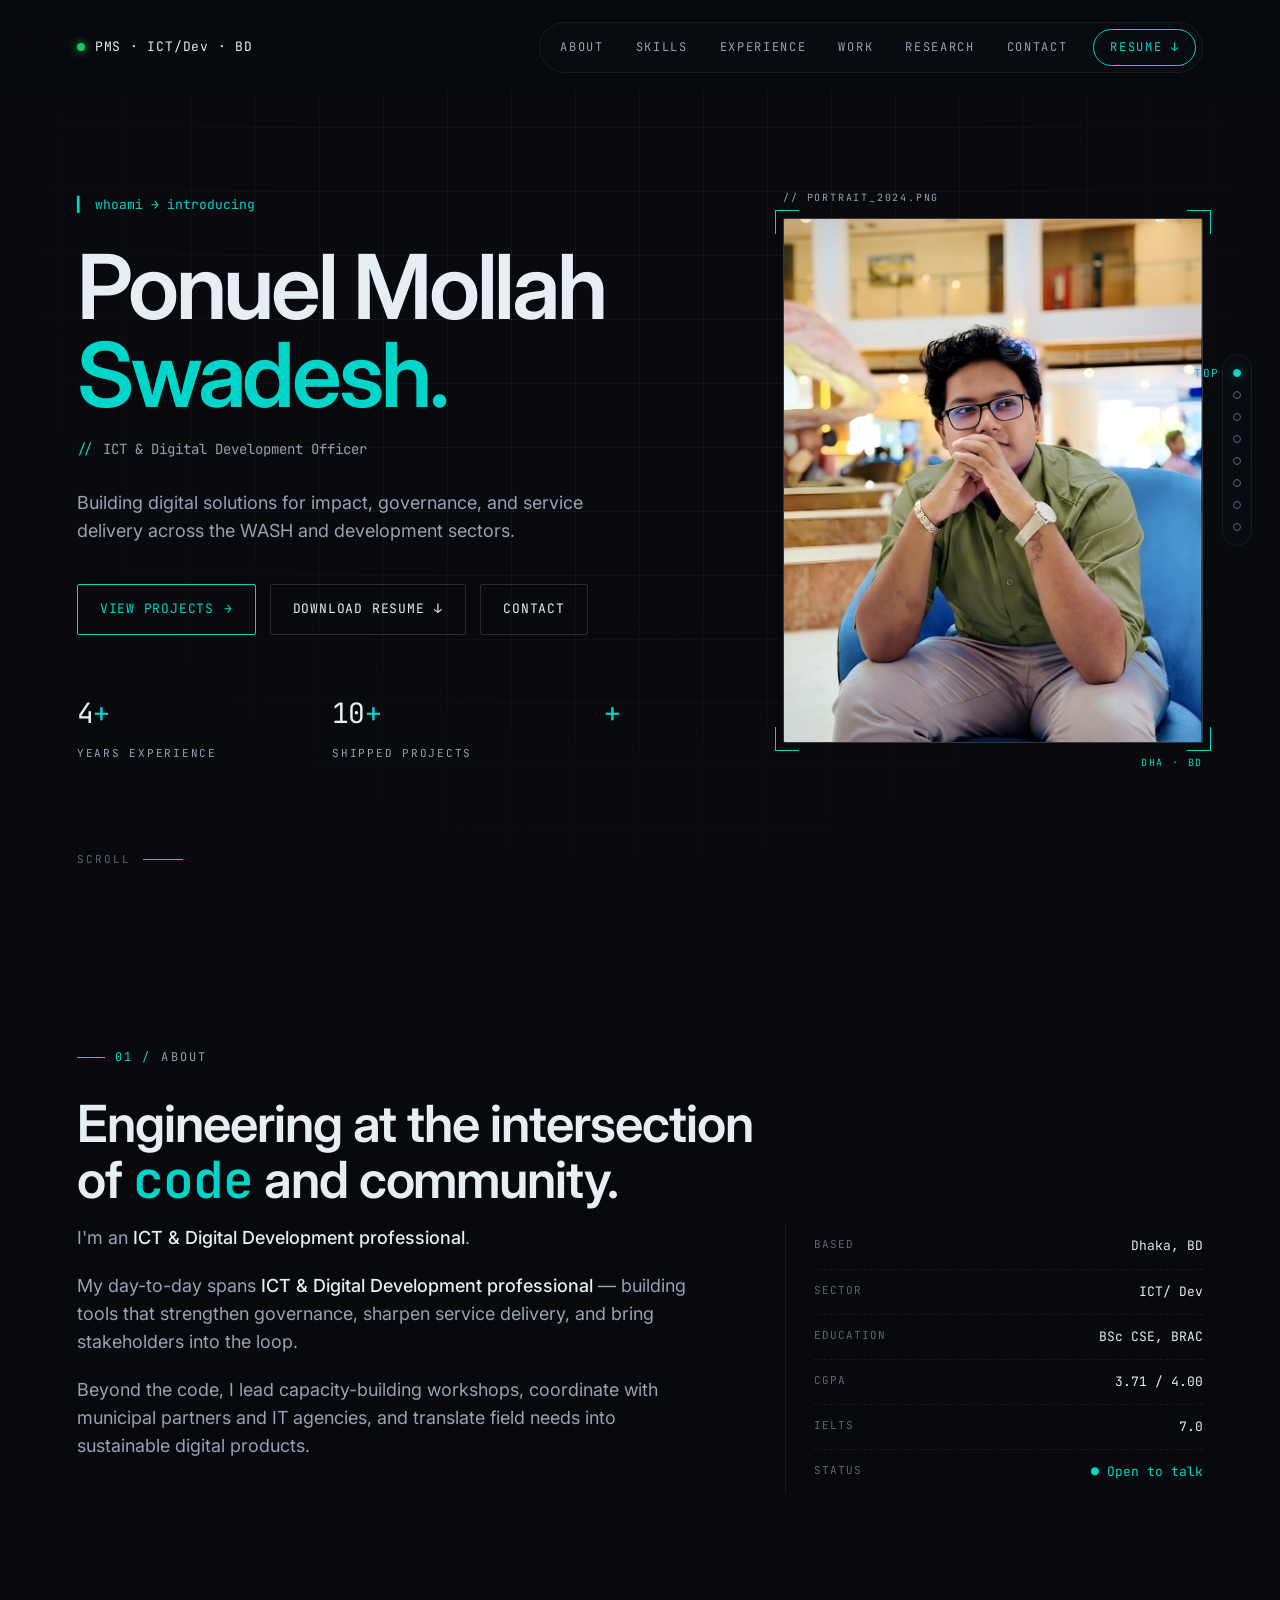
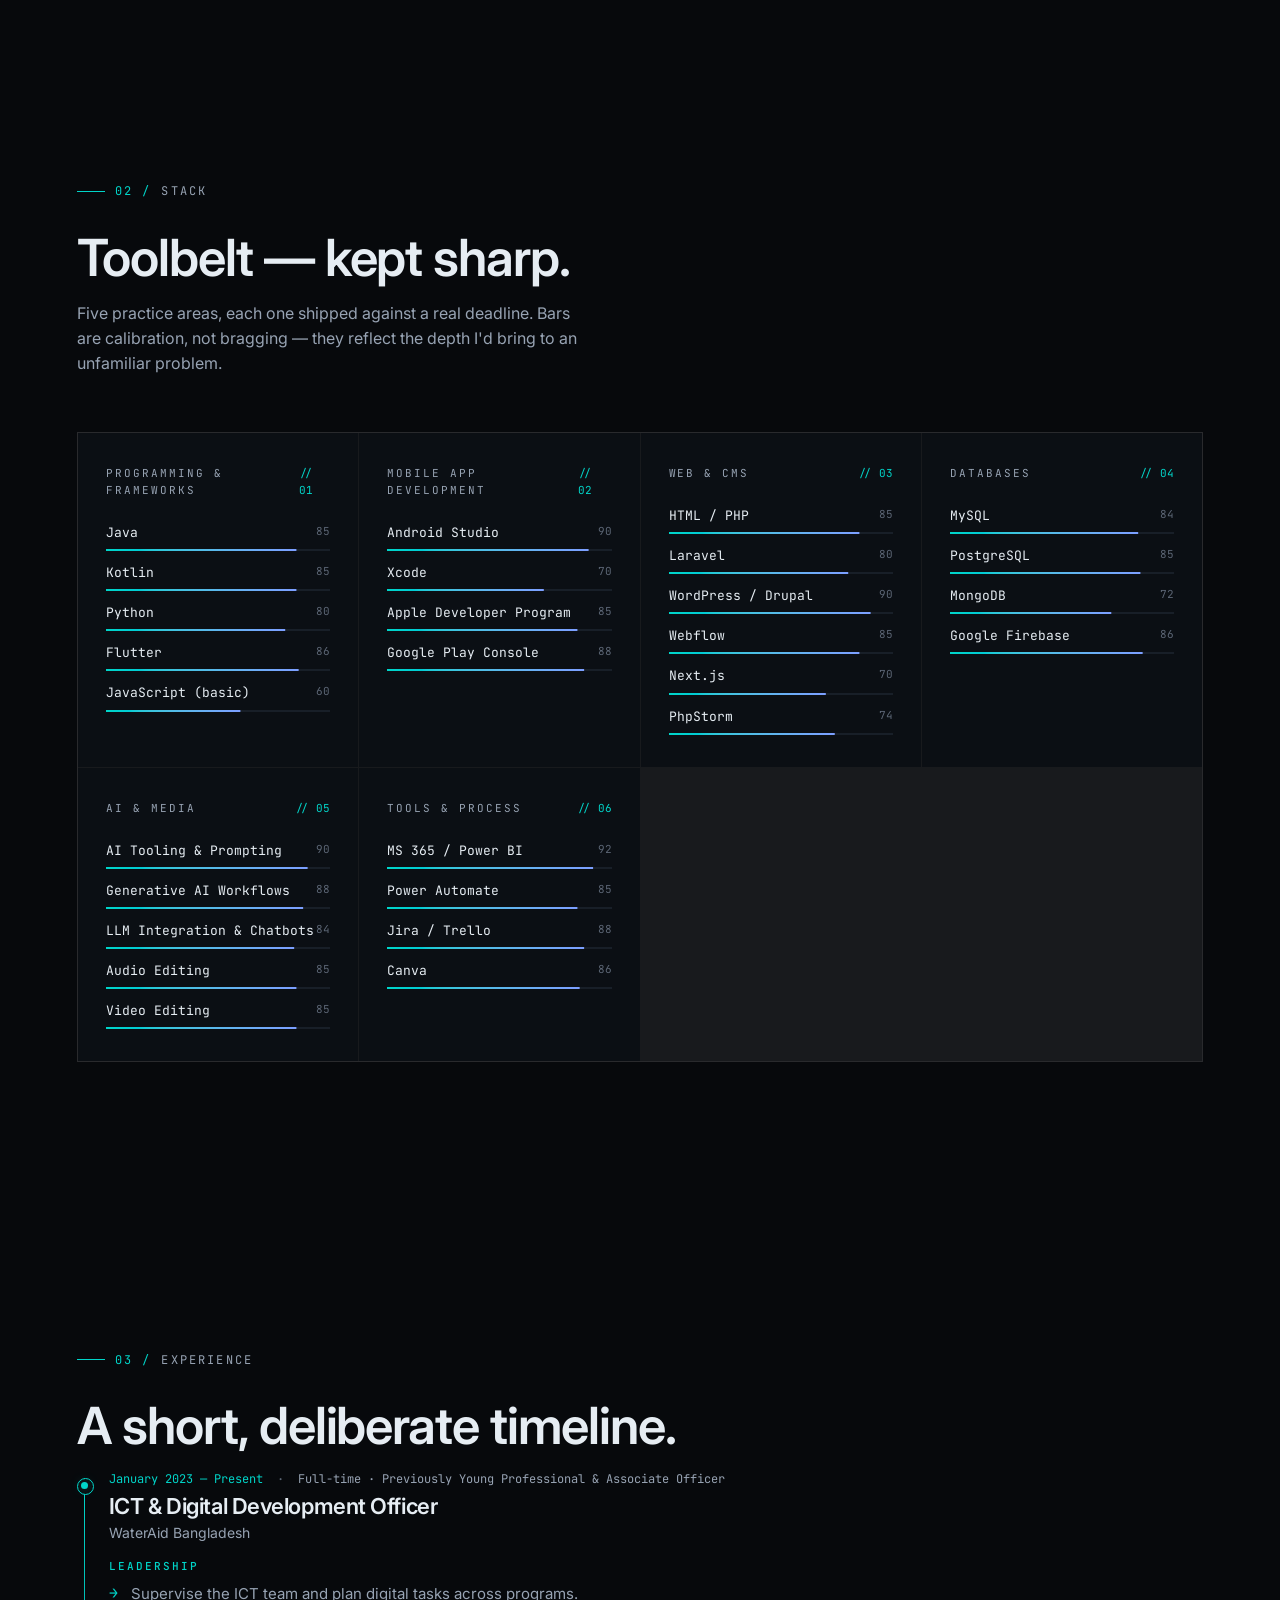
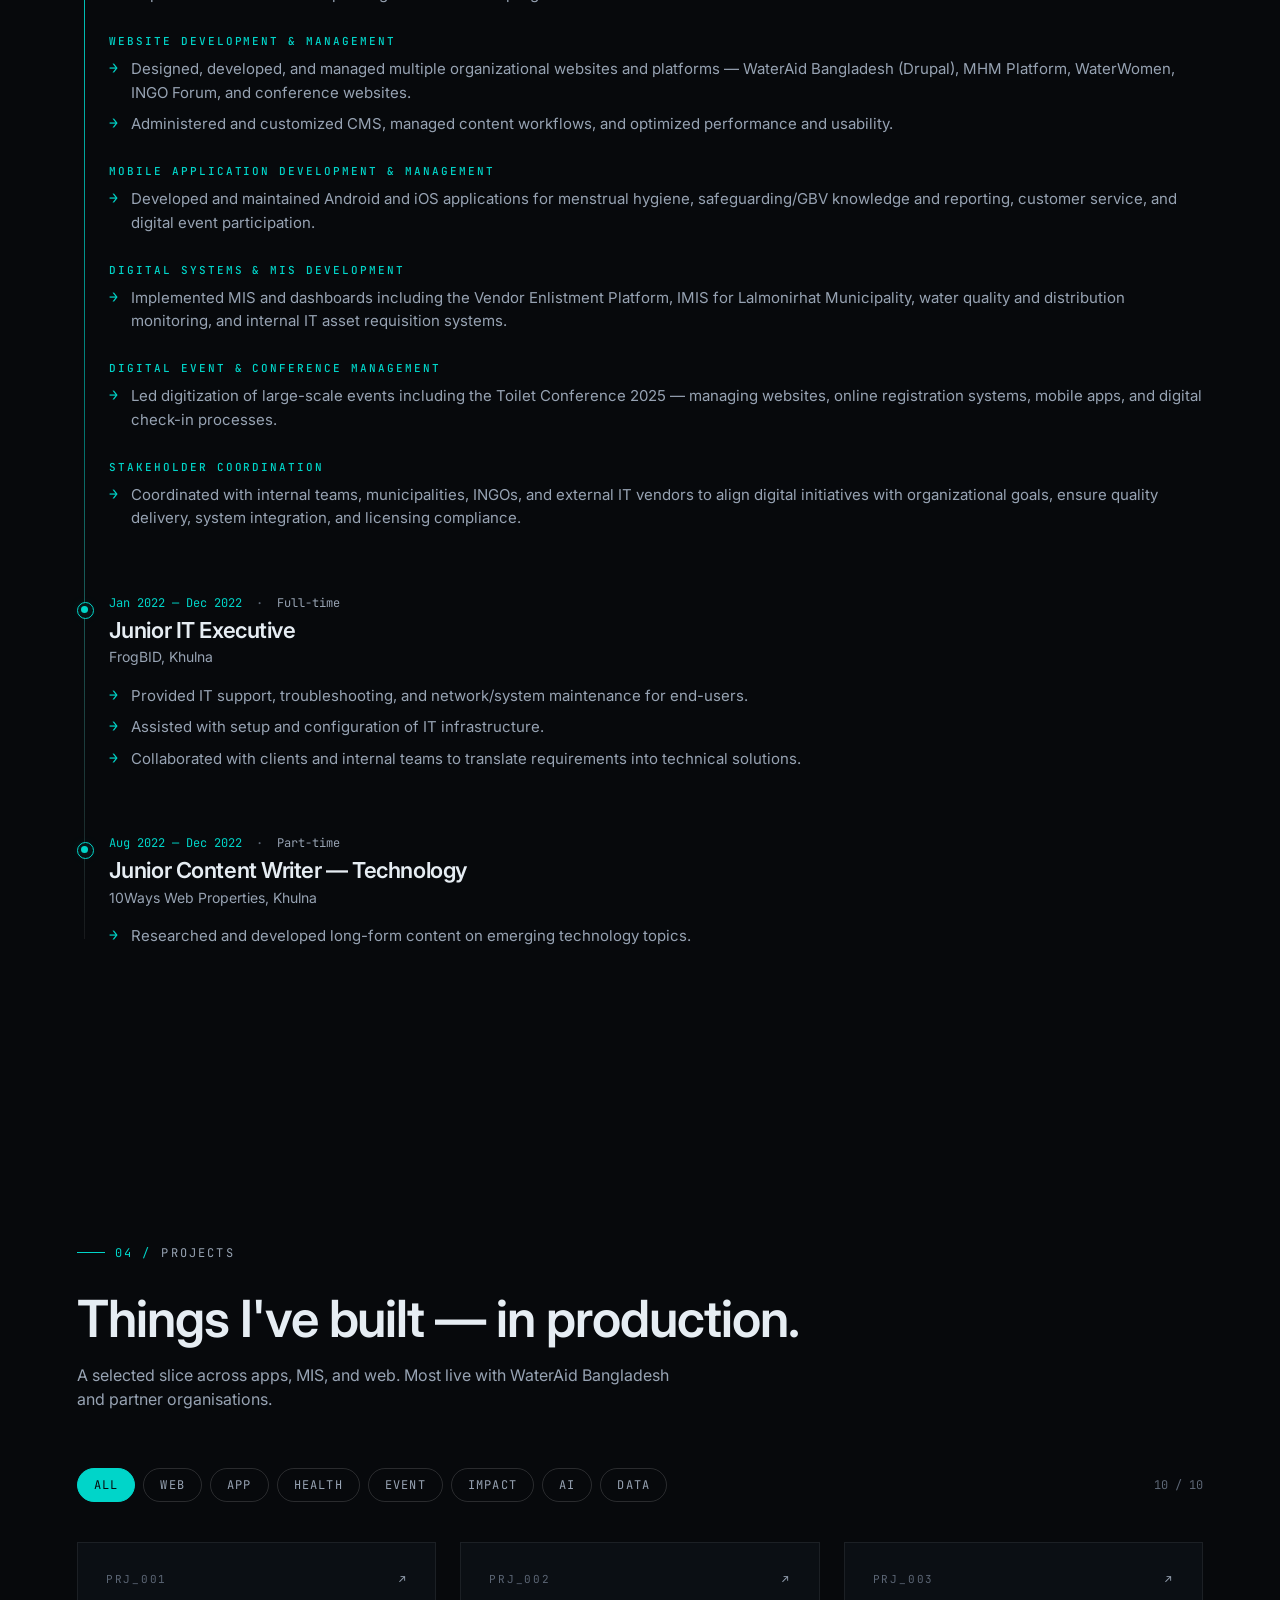
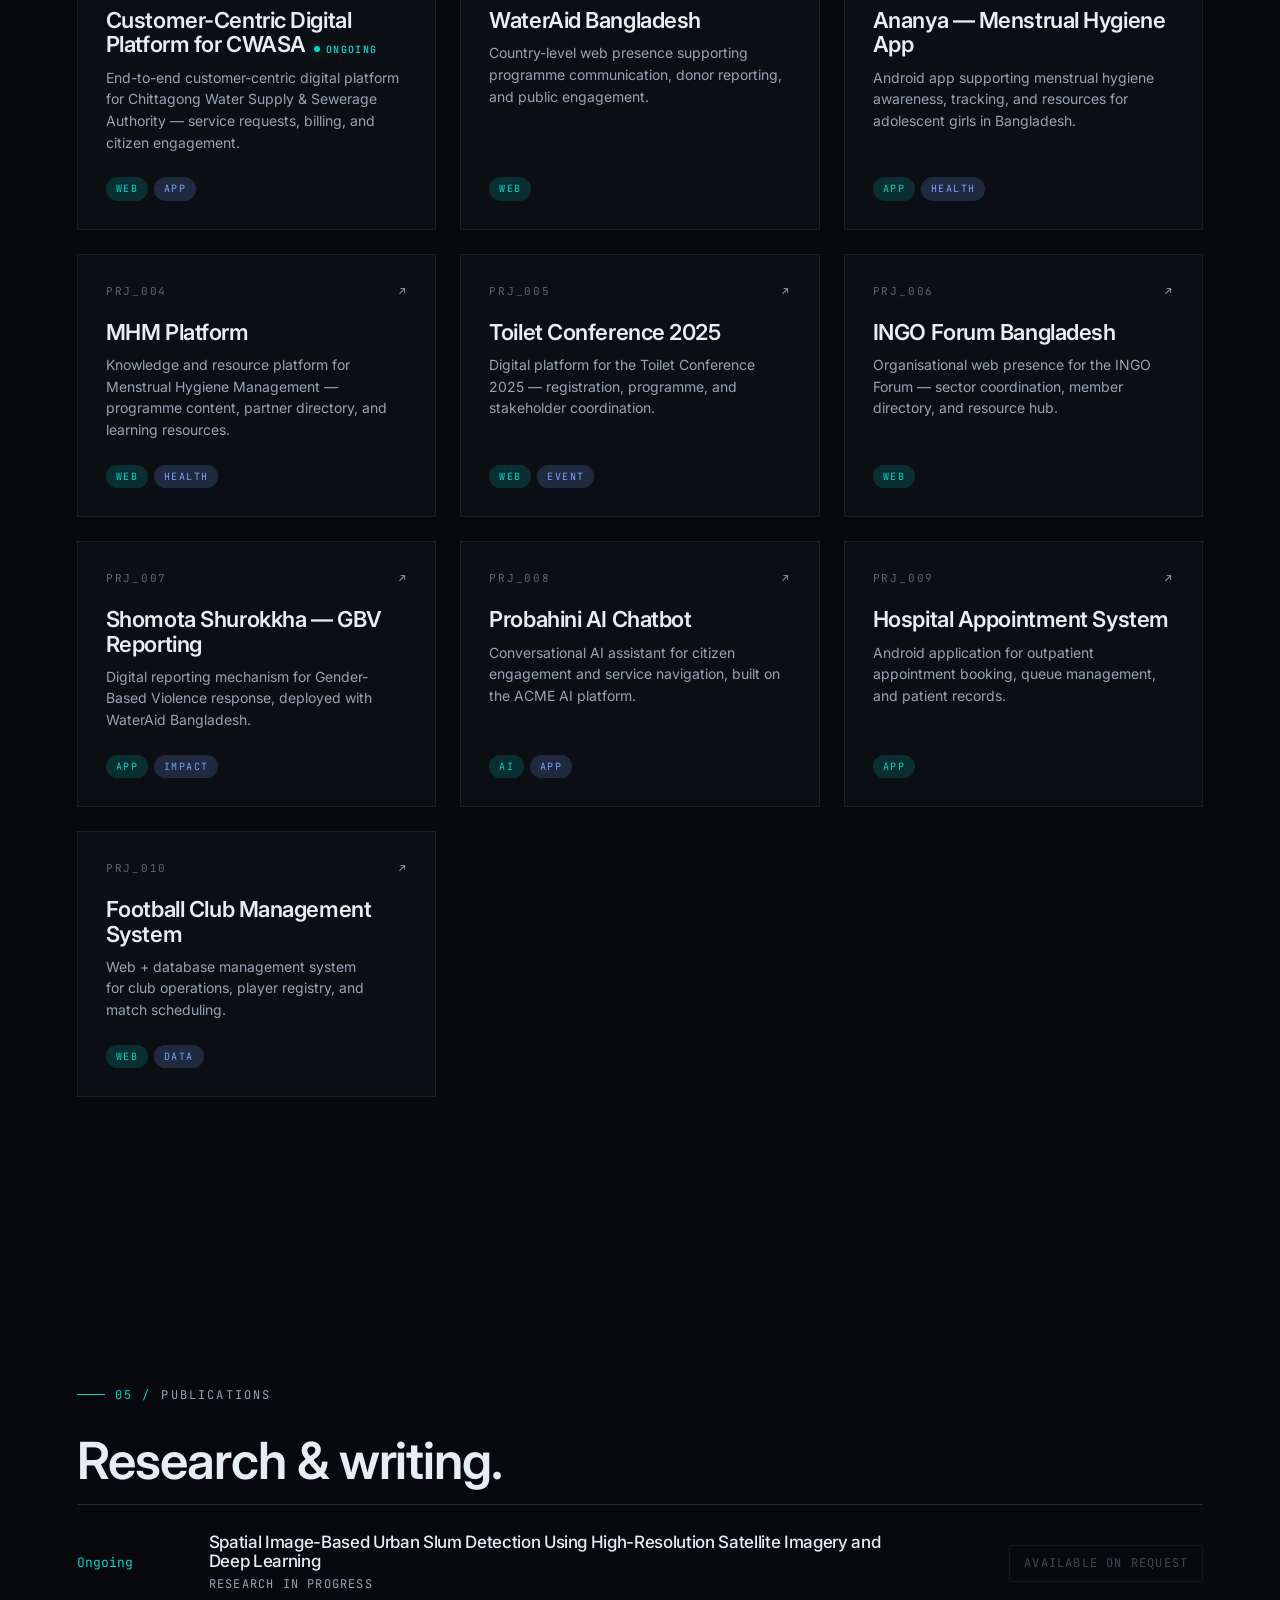
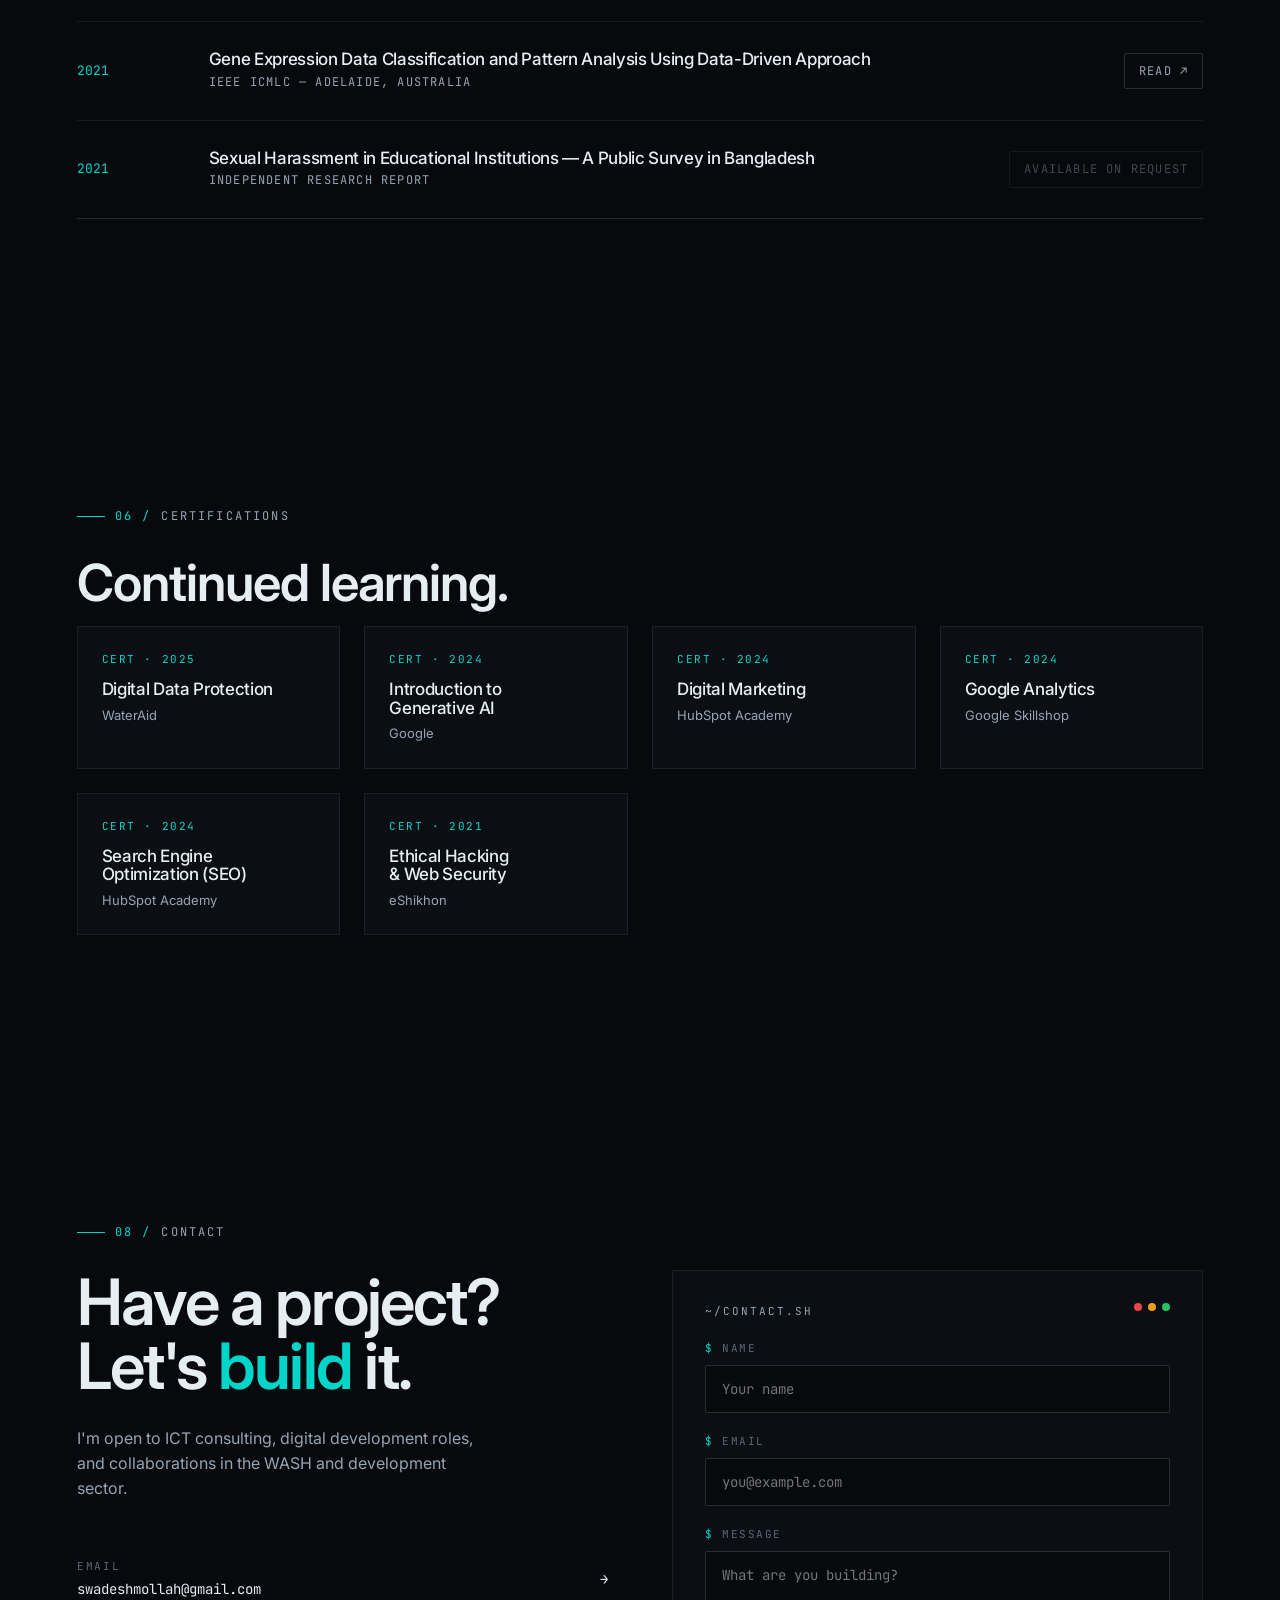
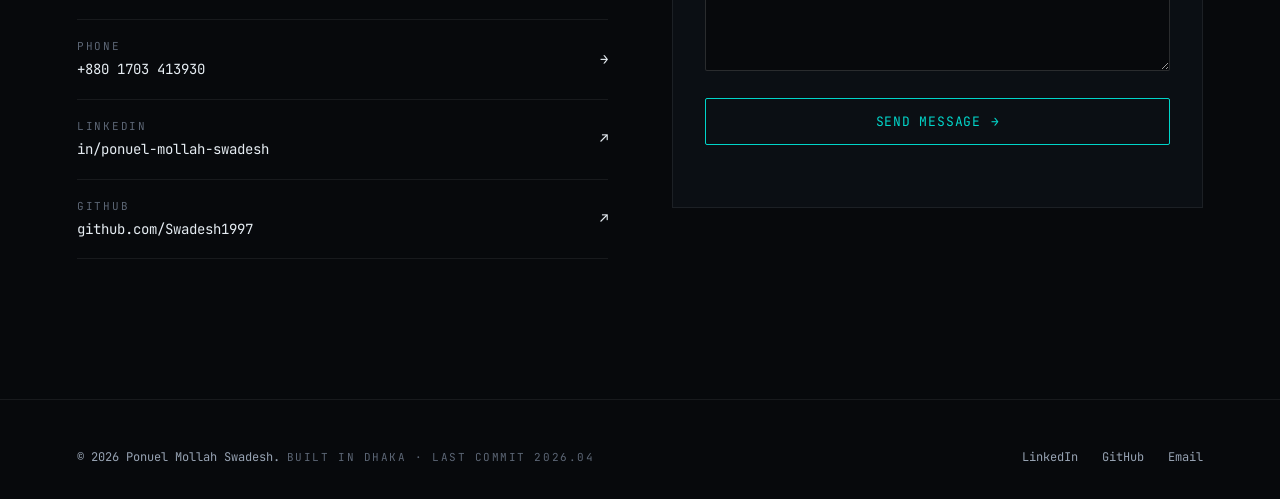
==== index.html @ 0f2126d6 "Restructure for static hosting: flatten project/ to repo root - Move project/ contents to repo root," ====
<!DOCTYPE html>
<html lang="en">
<head>
  <meta charset="UTF-8" />
  <meta name="viewport" content="width=device-width, initial-scale=1.0" />
  <title>Ponuel Mollah Swadesh — ICT & Digital Development</title>
  <meta name="description" content="Portfolio of Ponuel Mollah Swadesh — ICT & Digital Development Officer building digital solutions for impact, governance, and service delivery." />

  <link rel="preconnect" href="https://fonts.googleapis.com" />
  <link rel="preconnect" href="https://fonts.gstatic.com" crossorigin />
  <link href="https://fonts.googleapis.com/css2?family=Inter:wght@300;400;500;600;700&family=JetBrains+Mono:wght@300;400;500;600&display=swap" rel="stylesheet" />

  <link rel="stylesheet" href="styles.css" />
</head>
<body>

  <!-- ===== Top bar ===== -->
  <header class="topbar">
    <div class="brand">
      <span class="dot"></span>
      <span>PMS · ICT/Dev · BD</span>
    </div>
    <nav class="topbar-nav" aria-label="Primary">
      <a href="#about">About</a>
      <a href="#skills">Skills</a>
      <a href="#experience">Experience</a>
      <a href="#projects">Work</a>
      <a href="#publications">Research</a>
      <a href="#contact">Contact</a>
      <a href="assets/Resume.pdf" class="cta" download target="_blank" rel="noopener noreferrer">
        <span>Resume</span>
        <span aria-hidden="true">↓</span>
      </a>
    </nav>
  </header>

  <!-- ===== Floating dot nav ===== -->
  <nav class="dot-nav" aria-label="Section navigation">
    <button data-target="hero" aria-label="Top"><span class="label">Top</span></button>
    <button data-target="about" aria-label="About"><span class="label">About</span></button>
    <button data-target="skills" aria-label="Skills"><span class="label">Skills</span></button>
    <button data-target="experience" aria-label="Experience"><span class="label">Experience</span></button>
    <button data-target="projects" aria-label="Projects"><span class="label">Projects</span></button>
    <button data-target="publications" aria-label="Publications"><span class="label">Publications</span></button>
    <button data-target="certifications" aria-label="Certs"><span class="label">Certs</span></button>
    <button data-target="contact" aria-label="Contact"><span class="label">Contact</span></button>
  </nav>

  <main>

    <!-- ===== HERO ===== -->
    <section id="hero" class="hero" data-screen-label="01 Hero">
      <div class="wrap hero-grid">
        <div class="hero-text">
          <div class="reveal greeting">
            <span class="caret mono">▍</span>
            <span class="mono">whoami → introducing</span>
          </div>
          <h1 class="reveal delay-1">
            Ponuel Mollah<br />
            <span class="accent">Swadesh.</span>
          </h1>
          <div class="reveal delay-2 role">
            ICT &amp; Digital Development Officer
          </div>
          <p class="reveal delay-3 tagline">
            Building digital solutions for impact, governance, and service delivery across the WASH and development sectors.
          </p>
          <div class="reveal delay-4 ctas">
            <a href="#projects" class="btn primary">
              View projects <span class="arrow mono">→</span>
            </a>
            <a href="assets/Resume.pdf" class="btn" download target="_blank" rel="noopener noreferrer">
              Download resume <span class="arrow mono">↓</span>
            </a>
            <a href="#contact" class="btn">Contact</a>
          </div>
          <div class="reveal delay-4 hero-stats">
            <div class="stat"><span class="num">4<span class="plus">+</span></span><span class="lbl">Years experience</span></div>
            <div class="stat"><span class="num">10<span class="plus">+</span></span><span class="lbl">Shipped projects</span></div>
            <div class="stat"><span class="num">&nbsp;<span class="plus">+</span></span><span class="lbl"></span></div>
          </div>
        </div>
        <div class="reveal delay-2 hero-portrait">
          <span class="tag top mono">// portrait_2024.png</span>
          <div class="frame">
            <img src="assets/profile.png" alt="Ponuel Mollah Swadesh" />
            <div class="scan"></div>
          </div>
          <div class="corner tl"></div>
          <div class="corner tr"></div>
          <div class="corner bl"></div>
          <div class="corner br"></div>
          <span class="tag bot mono">DHA · BD</span>
        </div>
      </div>
      <div class="scroll-cue">
        <span>scroll</span>
        <span class="line"></span>
      </div>
    </section>

    <!-- ===== ABOUT ===== -->
    <section id="about" data-screen-label="02 About">
      <div class="wrap">
        <div class="reveal">
          <div class="section-label"><span class="num">01 /</span><span>About</span></div>
        </div>
        <h2 class="reveal delay-1 section-title">
          Engineering at the intersection of <em style="font-family: 'JetBrains Mono', monospace; font-style: normal; color: var(--accent);">code</em> and <em style="font-style: normal;">community.</em>
        </h2>
        <div class="about-grid">
          <div class="reveal delay-2 about-text">
            <p>I'm an <strong>ICT &amp; Digital Development professional</strong>.</p>
            <p>My day-to-day spans <strong>ICT &amp; Digital Development professional</strong> — building tools that strengthen governance, sharpen service delivery, and bring stakeholders into the loop.</p>
            <p>Beyond the code, I lead capacity-building workshops, coordinate with municipal partners and IT agencies, and translate field needs into sustainable digital products.</p>
          </div>
          <div class="reveal delay-3 about-side">
            <div class="row"><span class="k">Based</span><span class="v">Dhaka, BD</span></div>
            <div class="row"><span class="k">Sector</span><span class="v">ICT/ Dev</span></div>
            <div class="row"><span class="k">Education</span><span class="v">BSc CSE, BRAC</span></div>
            <div class="row"><span class="k">CGPA</span><span class="v">3.71 / 4.00</span></div>
            <div class="row"><span class="k">IELTS</span><span class="v">7.0</span></div>
            <div class="row"><span class="k">Status</span><span class="v" style="color: var(--accent);">● Open to talk</span></div>
          </div>
        </div>
      </div>
    </section>

    <!-- ===== SKILLS ===== -->
    <section id="skills" data-screen-label="03 Skills">
      <div class="wrap">
        <div class="reveal">
          <div class="section-label"><span class="num">02 /</span><span>Stack</span></div>
        </div>
        <h2 class="reveal delay-1 section-title">Toolbelt — kept sharp.</h2>
        <p class="reveal delay-2 section-sub">
          Five practice areas, each one shipped against a real deadline. Bars are calibration, not bragging — they reflect the depth I'd bring to an unfamiliar problem.
        </p>
        <div class="reveal delay-2 skills-grid">

          <div class="skill-card">
            <div class="head">
              <span class="label">Programming &amp; Frameworks</span>
              <span class="num">// 01</span>
            </div>
            <div class="skill-bar">
              <div class="item"><div class="top"><span class="name">Java</span><span class="pct">85</span></div><div class="track"><div class="fill" style="--w: 0.85;"></div></div></div>
              <div class="item"><div class="top"><span class="name">Kotlin</span><span class="pct">85</span></div><div class="track"><div class="fill" style="--w: 0.85;"></div></div></div>
              <div class="item"><div class="top"><span class="name">Python</span><span class="pct">80</span></div><div class="track"><div class="fill" style="--w: 0.8;"></div></div></div>
              <div class="item"><div class="top"><span class="name">Flutter</span><span class="pct">86</span></div><div class="track"><div class="fill" style="--w: 0.86;"></div></div></div>
              <div class="item"><div class="top"><span class="name">JavaScript (basic)</span><span class="pct">60</span></div><div class="track"><div class="fill" style="--w: 0.6;"></div></div></div>
            </div>
          </div>

          <div class="skill-card">
            <div class="head">
              <span class="label">Mobile App Development</span>
              <span class="num">// 02</span>
            </div>
            <div class="skill-bar">
              <div class="item"><div class="top"><span class="name">Android Studio</span><span class="pct">90</span></div><div class="track"><div class="fill" style="--w: 0.9;"></div></div></div>
              <div class="item"><div class="top"><span class="name">Xcode</span><span class="pct">70</span></div><div class="track"><div class="fill" style="--w: 0.7;"></div></div></div>
              <div class="item"><div class="top"><span class="name">Apple Developer Program</span><span class="pct">85</span></div><div class="track"><div class="fill" style="--w: 0.85;"></div></div></div>
              <div class="item"><div class="top"><span class="name">Google Play Console</span><span class="pct">88</span></div><div class="track"><div class="fill" style="--w: 0.88;"></div></div></div>
            </div>
          </div>

          <div class="skill-card">
            <div class="head">
              <span class="label">Web &amp; CMS</span>
              <span class="num">// 03</span>
            </div>
            <div class="skill-bar">
              <div class="item"><div class="top"><span class="name">HTML / PHP</span><span class="pct">85</span></div><div class="track"><div class="fill" style="--w: 0.85;"></div></div></div>
              <div class="item"><div class="top"><span class="name">Laravel</span><span class="pct">80</span></div><div class="track"><div class="fill" style="--w: 0.8;"></div></div></div>
              <div class="item"><div class="top"><span class="name">WordPress / Drupal</span><span class="pct">90</span></div><div class="track"><div class="fill" style="--w: 0.9;"></div></div></div>
              <div class="item"><div class="top"><span class="name">Webflow</span><span class="pct">85</span></div><div class="track"><div class="fill" style="--w: 0.85;"></div></div></div>
              <div class="item"><div class="top"><span class="name">Next.js</span><span class="pct">70</span></div><div class="track"><div class="fill" style="--w: 0.7;"></div></div></div>
              <div class="item"><div class="top"><span class="name">PhpStorm</span><span class="pct">74</span></div><div class="track"><div class="fill" style="--w: 0.74;"></div></div></div>
            </div>
          </div>

          <div class="skill-card">
            <div class="head">
              <span class="label">Databases</span>
              <span class="num">// 04</span>
            </div>
            <div class="skill-bar">
              <div class="item"><div class="top"><span class="name">MySQL</span><span class="pct">84</span></div><div class="track"><div class="fill" style="--w: 0.84;"></div></div></div>
              <div class="item"><div class="top"><span class="name">PostgreSQL</span><span class="pct">85</span></div><div class="track"><div class="fill" style="--w: 0.85;"></div></div></div>
              <div class="item"><div class="top"><span class="name">MongoDB</span><span class="pct">72</span></div><div class="track"><div class="fill" style="--w: 0.72;"></div></div></div>
              <div class="item"><div class="top"><span class="name">Google Firebase</span><span class="pct">86</span></div><div class="track"><div class="fill" style="--w: 0.86;"></div></div></div>
            </div>
          </div>

          <div class="skill-card">
            <div class="head">
              <span class="label">AI &amp; Media</span>
              <span class="num">// 05</span>
            </div>
            <div class="skill-bar">
              <div class="item"><div class="top"><span class="name">AI Tooling &amp; Prompting</span><span class="pct">90</span></div><div class="track"><div class="fill" style="--w: 0.9;"></div></div></div>
              <div class="item"><div class="top"><span class="name">Generative AI Workflows</span><span class="pct">88</span></div><div class="track"><div class="fill" style="--w: 0.88;"></div></div></div>
              <div class="item"><div class="top"><span class="name">LLM Integration &amp; Chatbots</span><span class="pct">84</span></div><div class="track"><div class="fill" style="--w: 0.84;"></div></div></div>
              <div class="item"><div class="top"><span class="name">Audio Editing</span><span class="pct">85</span></div><div class="track"><div class="fill" style="--w: 0.85;"></div></div></div>
              <div class="item"><div class="top"><span class="name">Video Editing</span><span class="pct">85</span></div><div class="track"><div class="fill" style="--w: 0.85;"></div></div></div>
            </div>
          </div>

          <div class="skill-card">
            <div class="head">
              <span class="label">Tools &amp; Process</span>
              <span class="num">// 06</span>
            </div>
            <div class="skill-bar">
              <div class="item"><div class="top"><span class="name">MS 365 / Power BI</span><span class="pct">92</span></div><div class="track"><div class="fill" style="--w: 0.92;"></div></div></div>
              <div class="item"><div class="top"><span class="name">Power Automate</span><span class="pct">85</span></div><div class="track"><div class="fill" style="--w: 0.85;"></div></div></div>
              <div class="item"><div class="top"><span class="name">Jira / Trello</span><span class="pct">88</span></div><div class="track"><div class="fill" style="--w: 0.88;"></div></div></div>
              <div class="item"><div class="top"><span class="name">Canva</span><span class="pct">86</span></div><div class="track"><div class="fill" style="--w: 0.86;"></div></div></div>
            </div>
          </div>

        </div>
      </div>
    </section>

    <!-- ===== EXPERIENCE ===== -->
    <section id="experience" data-screen-label="04 Experience">
      <div class="wrap">
        <div class="reveal">
          <div class="section-label"><span class="num">03 /</span><span>Experience</span></div>
        </div>
        <h2 class="reveal delay-1 section-title">A short, deliberate timeline.</h2>
        <div class="reveal delay-2 timeline">

          <div class="tl-item">
            <div class="meta-row">
              <span class="date">January 2023 — Present</span>
              <span class="sep">·</span>
              <span>Full-time · Previously Young Professional &amp; Associate Officer</span>
            </div>
            <h3>ICT &amp; Digital Development Officer</h3>
            <div class="org">WaterAid Bangladesh</div>
            <div class="tl-groups">
              <div class="tl-group">
                <h4 class="tl-group-head">Leadership</h4>
                <ul><li>Supervise the ICT team and plan digital tasks across programs.</li></ul>
              </div>
              <div class="tl-group">
                <h4 class="tl-group-head">Website development &amp; management</h4>
                <ul>
                  <li>Designed, developed, and managed multiple organizational websites and platforms — WaterAid Bangladesh (Drupal), MHM Platform, WaterWomen, INGO Forum, and conference websites.</li>
                  <li>Administered and customized CMS, managed content workflows, and optimized performance and usability.</li>
                </ul>
              </div>
              <div class="tl-group">
                <h4 class="tl-group-head">Mobile application development &amp; management</h4>
                <ul><li>Developed and maintained Android and iOS applications for menstrual hygiene, safeguarding/GBV knowledge and reporting, customer service, and digital event participation.</li></ul>
              </div>
              <div class="tl-group">
                <h4 class="tl-group-head">Digital systems &amp; MIS development</h4>
                <ul><li>Implemented MIS and dashboards including the Vendor Enlistment Platform, IMIS for Lalmonirhat Municipality, water quality and distribution monitoring, and internal IT asset requisition systems.</li></ul>
              </div>
              <div class="tl-group">
                <h4 class="tl-group-head">Digital event &amp; conference management</h4>
                <ul><li>Led digitization of large-scale events including the Toilet Conference 2025 — managing websites, online registration systems, mobile apps, and digital check-in processes.</li></ul>
              </div>
              <div class="tl-group">
                <h4 class="tl-group-head">Stakeholder coordination</h4>
                <ul><li>Coordinated with internal teams, municipalities, INGOs, and external IT vendors to align digital initiatives with organizational goals, ensure quality delivery, system integration, and licensing compliance.</li></ul>
              </div>
            </div>
          </div>

          <div class="tl-item">
            <div class="meta-row">
              <span class="date">Jan 2022 — Dec 2022</span>
              <span class="sep">·</span>
              <span>Full-time</span>
            </div>
            <h3>Junior IT Executive</h3>
            <div class="org">FrogBID, Khulna</div>
            <ul>
              <li>Provided IT support, troubleshooting, and network/system maintenance for end-users.</li>
              <li>Assisted with setup and configuration of IT infrastructure.</li>
              <li>Collaborated with clients and internal teams to translate requirements into technical solutions.</li>
            </ul>
          </div>

          <div class="tl-item">
            <div class="meta-row">
              <span class="date">Aug 2022 — Dec 2022</span>
              <span class="sep">·</span>
              <span>Part-time</span>
            </div>
            <h3>Junior Content Writer — Technology</h3>
            <div class="org">10Ways Web Properties, Khulna</div>
            <ul>
              <li>Researched and developed long-form content on emerging technology topics.</li>
            </ul>
          </div>

        </div>
      </div>
    </section>

    <!-- ===== PROJECTS ===== -->
    <section id="projects" data-screen-label="05 Projects">
      <div class="wrap">
        <div class="reveal">
          <div class="section-label"><span class="num">04 /</span><span>Projects</span></div>
        </div>
        <h2 class="reveal delay-1 section-title">Things I've built — in production.</h2>
        <p class="reveal delay-2 section-sub">
          A selected slice across apps, MIS, and web. Most live with WaterAid Bangladesh and partner organisations.
        </p>
        <div class="reveal delay-2 filter-bar" id="filter-bar">
          <button class="active" data-filter="All">All</button>
          <button data-filter="Web">Web</button>
          <button data-filter="App">App</button>
          <button data-filter="Health">Health</button>
          <button data-filter="Event">Event</button>
          <button data-filter="Impact">Impact</button>
          <button data-filter="AI">AI</button>
          <button data-filter="Data">Data</button>
          <span class="count mono" id="filter-count">10 / 10</span>
        </div>
        <div class="proj-grid" id="proj-grid">

          <a href="#" data-tags="Web,App" class="proj-card" onclick="event.preventDefault();">
            <div class="head"><span class="id">PRJ_001</span><span class="ext mono">↗</span></div>
            <h3>Customer-Centric Digital Platform for CWASA<span class="ongoing-badge">Ongoing</span></h3>
            <div class="desc">End-to-end customer-centric digital platform for Chittagong Water Supply &amp; Sewerage Authority — service requests, billing, and citizen engagement.</div>
            <div class="tags"><span class="tag">Web</span><span class="tag alt">App</span></div>
          </a>

          <a href="https://www.wateraid.org/bd/" target="_blank" rel="noopener noreferrer" data-tags="Web" class="proj-card">
            <div class="head"><span class="id">PRJ_002</span><span class="ext mono">↗</span></div>
            <h3>WaterAid Bangladesh</h3>
            <div class="desc">Country-level web presence supporting programme communication, donor reporting, and public engagement.</div>
            <div class="tags"><span class="tag">Web</span></div>
          </a>

          <a href="https://play.google.com/store/apps/details?id=com.mhmapp.ananyaproject&hl=bn&pli=1" target="_blank" rel="noopener noreferrer" data-tags="App,Health" class="proj-card">
            <div class="head"><span class="id">PRJ_003</span><span class="ext mono">↗</span></div>
            <h3>Ananya — Menstrual Hygiene App</h3>
            <div class="desc">Android app supporting menstrual hygiene awareness, tracking, and resources for adolescent girls in Bangladesh.</div>
            <div class="tags"><span class="tag">App</span><span class="tag alt">Health</span></div>
          </a>

          <a href="https://www.mhmplatform.org/" target="_blank" rel="noopener noreferrer" data-tags="Web,Health" class="proj-card">
            <div class="head"><span class="id">PRJ_004</span><span class="ext mono">↗</span></div>
            <h3>MHM Platform</h3>
            <div class="desc">Knowledge and resource platform for Menstrual Hygiene Management — programme content, partner directory, and learning resources.</div>
            <div class="tags"><span class="tag">Web</span><span class="tag alt">Health</span></div>
          </a>

          <a href="https://www.toiletconference.org/" target="_blank" rel="noopener noreferrer" data-tags="Web,Event" class="proj-card">
            <div class="head"><span class="id">PRJ_005</span><span class="ext mono">↗</span></div>
            <h3>Toilet Conference 2025</h3>
            <div class="desc">Digital platform for the Toilet Conference 2025 — registration, programme, and stakeholder coordination.</div>
            <div class="tags"><span class="tag">Web</span><span class="tag alt">Event</span></div>
          </a>

          <a href="https://ingoforumbd.net/" target="_blank" rel="noopener noreferrer" data-tags="Web" class="proj-card">
            <div class="head"><span class="id">PRJ_006</span><span class="ext mono">↗</span></div>
            <h3>INGO Forum Bangladesh</h3>
            <div class="desc">Organisational web presence for the INGO Forum — sector coordination, member directory, and resource hub.</div>
            <div class="tags"><span class="tag">Web</span></div>
          </a>

          <a href="https://play.google.com/store/apps/details?id=com.wateraidbd.shomotashurokkha&hl=bn" target="_blank" rel="noopener noreferrer" data-tags="App,Impact" class="proj-card">
            <div class="head"><span class="id">PRJ_007</span><span class="ext mono">↗</span></div>
            <h3>Shomota Shurokkha — GBV Reporting</h3>
            <div class="desc">Digital reporting mechanism for Gender-Based Violence response, deployed with WaterAid Bangladesh.</div>
            <div class="tags"><span class="tag">App</span><span class="tag alt">Impact</span></div>
          </a>

          <a href="https://www.acmeai.tech/product/probahini-chatbot" target="_blank" rel="noopener noreferrer" data-tags="AI,App" class="proj-card">
            <div class="head"><span class="id">PRJ_008</span><span class="ext mono">↗</span></div>
            <h3>Probahini AI Chatbot</h3>
            <div class="desc">Conversational AI assistant for citizen engagement and service navigation, built on the ACME AI platform.</div>
            <div class="tags"><span class="tag">AI</span><span class="tag alt">App</span></div>
          </a>

          <a href="https://github.com/Swadesh1997" target="_blank" rel="noopener noreferrer" data-tags="App" class="proj-card">
            <div class="head"><span class="id">PRJ_009</span><span class="ext mono">↗</span></div>
            <h3>Hospital Appointment System</h3>
            <div class="desc">Android application for outpatient appointment booking, queue management, and patient records.</div>
            <div class="tags"><span class="tag">App</span></div>
          </a>

          <a href="https://github.com/Swadesh1997" target="_blank" rel="noopener noreferrer" data-tags="Web,Data" class="proj-card">
            <div class="head"><span class="id">PRJ_010</span><span class="ext mono">↗</span></div>
            <h3>Football Club Management System</h3>
            <div class="desc">Web + database management system for club operations, player registry, and match scheduling.</div>
            <div class="tags"><span class="tag">Web</span><span class="tag alt">Data</span></div>
          </a>

        </div>
      </div>
    </section>

    <!-- ===== PUBLICATIONS ===== -->
    <section id="publications" data-screen-label="06 Publications">
      <div class="wrap">
        <div class="reveal">
          <div class="section-label"><span class="num">05 /</span><span>Publications</span></div>
        </div>
        <h2 class="reveal delay-1 section-title">Research &amp; writing.</h2>
        <div class="reveal delay-2 pub-list">

          <div class="pub-item">
            <div class="year mono">Ongoing</div>
            <div>
              <h4>Spatial Image-Based Urban Slum Detection Using High-Resolution Satellite Imagery and Deep Learning</h4>
              <div class="venue">Research in progress</div>
            </div>
            <span class="link" style="opacity: 0.4;">Available on request</span>
          </div>

          <div class="pub-item">
            <div class="year mono">2021</div>
            <div>
              <h4>Gene Expression Data Classification and Pattern Analysis Using Data-Driven Approach</h4>
              <div class="venue">IEEE ICMLC — Adelaide, Australia</div>
            </div>
            <a class="link" href="https://ieeexplore.ieee.org/document/9737248" target="_blank" rel="noopener noreferrer">Read ↗</a>
          </div>

          <div class="pub-item">
            <div class="year mono">2021</div>
            <div>
              <h4>Sexual Harassment in Educational Institutions — A Public Survey in Bangladesh</h4>
              <div class="venue">Independent Research Report</div>
            </div>
            <span class="link" style="opacity: 0.4;">Available on request</span>
          </div>

        </div>
      </div>
    </section>

    <!-- ===== CERTIFICATIONS ===== -->
    <section id="certifications" data-screen-label="07 Certifications">
      <div class="wrap">
        <div class="reveal">
          <div class="section-label"><span class="num">06 /</span><span>Certifications</span></div>
        </div>
        <h2 class="reveal delay-1 section-title">Continued learning.</h2>
        <div class="reveal delay-2 cert-grid">
          <div class="cert-card"><div class="yr">CERT · 2025</div><h4>Digital Data Protection</h4><div class="issuer">WaterAid</div></div>
          <div class="cert-card"><div class="yr">CERT · 2024</div><h4>Introduction to Generative AI</h4><div class="issuer">Google</div></div>
          <div class="cert-card"><div class="yr">CERT · 2024</div><h4>Digital Marketing</h4><div class="issuer">HubSpot Academy</div></div>
          <div class="cert-card"><div class="yr">CERT · 2024</div><h4>Google Analytics</h4><div class="issuer">Google Skillshop</div></div>
          <div class="cert-card"><div class="yr">CERT · 2024</div><h4>Search Engine Optimization (SEO)</h4><div class="issuer">HubSpot Academy</div></div>
          <div class="cert-card"><div class="yr">CERT · 2021</div><h4>Ethical Hacking &amp; Web Security</h4><div class="issuer">eShikhon</div></div>
        </div>
      </div>
    </section>

    <!-- ===== CONTACT ===== -->
    <section id="contact" data-screen-label="09 Contact">
      <div class="wrap">
        <div class="reveal">
          <div class="section-label"><span class="num">08 /</span><span>Contact</span></div>
        </div>
        <div class="contact-grid">
          <div class="reveal delay-1">
            <h2 class="contact-headline">
              Have a project? <br />
              Let's <span class="accent">build</span> it.
            </h2>
            <p style="color: var(--text-dim); margin-bottom: 40px; max-width: 40ch;">
              I'm open to ICT consulting, digital development roles, and collaborations in the WASH and development sector.
            </p>
            <div class="contact-info">
              <a href="mailto:swadeshmollah@gmail.com">
                <div>
                  <span class="k">Email</span>
                  swadeshmollah@gmail.com
                </div>
                <span class="arrow mono">→</span>
              </a>
              <a href="tel:+8801703413930">
                <div>
                  <span class="k">Phone</span>
                  +880 1703 413930
                </div>
                <span class="arrow mono">→</span>
              </a>
              <a href="https://www.linkedin.com/in/ponuel-mollah-swadesh-499424177/" target="_blank" rel="noopener noreferrer">
                <div>
                  <span class="k">LinkedIn</span>
                  in/ponuel-mollah-swadesh
                </div>
                <span class="arrow mono">↗</span>
              </a>
              <a href="https://github.com/Swadesh1997" target="_blank" rel="noopener noreferrer">
                <div>
                  <span class="k">GitHub</span>
                  github.com/Swadesh1997
                </div>
                <span class="arrow mono">↗</span>
              </a>
            </div>
          </div>
          <div class="reveal delay-2">
            <form class="contact-form" id="contact-form" novalidate>
              <div class="form-label">
                <span>~/contact.sh</span>
                <span class="lights"><span></span><span></span><span></span></span>
              </div>
              <div class="field">
                <label for="cf-name">name</label>
                <input id="cf-name" type="text" name="name" placeholder="Your name" />
              </div>
              <div class="field">
                <label for="cf-email">email</label>
                <input id="cf-email" type="email" name="email" placeholder="you@example.com" />
              </div>
              <div class="field">
                <label for="cf-msg">message</label>
                <textarea id="cf-msg" name="message" placeholder="What are you building?"></textarea>
              </div>
              <button type="submit" class="btn primary" style="width: 100%; justify-content: center;">
                Send message <span class="arrow mono">→</span>
              </button>
              <div class="form-status" id="form-status"></div>
            </form>
          </div>
        </div>
      </div>
    </section>

  </main>

  <!-- ===== Footer ===== -->
  <footer class="footer">
    <div class="footer-grid">
      <div>
        © 2026 Ponuel Mollah Swadesh. <span class="built">Built in Dhaka · last commit 2026.04</span>
      </div>
      <div class="links">
        <a href="https://www.linkedin.com/in/ponuel-mollah-swadesh-499424177/" target="_blank" rel="noopener noreferrer">LinkedIn</a>
        <a href="https://github.com/Swadesh1997" target="_blank" rel="noopener noreferrer">GitHub</a>
        <a href="mailto:swadeshmollah@gmail.com">Email</a>
      </div>
    </div>
  </footer>

  <script>
    // ===== Reveal-on-scroll =====
    (function () {
      const els = document.querySelectorAll('.reveal');
      const io = new IntersectionObserver((entries) => {
        entries.forEach((e) => {
          if (e.isIntersecting) {
            e.target.classList.add('in');
            io.unobserve(e.target);
          }
        });
      }, { threshold: 0.12, rootMargin: '0px 0px -40px 0px' });
      els.forEach((el) => io.observe(el));
    })();

    // ===== Skill bars: trigger fill on intersection =====
    (function () {
      const bars = document.querySelectorAll('.skill-bar');
      const io = new IntersectionObserver((entries) => {
        entries.forEach((e) => {
          if (e.isIntersecting) {
            e.target.classList.add('in');
            io.unobserve(e.target);
          }
        });
      }, { threshold: 0.3 });
      bars.forEach((b) => io.observe(b));
    })();

    // ===== Smooth-scroll for anchor links (topbar + dot nav + CTAs) =====
    (function () {
      document.querySelectorAll('a[href^="#"]').forEach((a) => {
        a.addEventListener('click', (e) => {
          const id = a.getAttribute('href').slice(1);
          if (!id) return;
          const target = document.getElementById(id);
          if (!target) return;
          e.preventDefault();
          target.scrollIntoView({ behavior: 'smooth', block: 'start' });
        });
      });
      document.querySelectorAll('.dot-nav button').forEach((btn) => {
        btn.addEventListener('click', () => {
          const id = btn.dataset.target;
          document.getElementById(id)?.scrollIntoView({ behavior: 'smooth', block: 'start' });
        });
      });
    })();

    // ===== Dot-nav active state =====
    (function () {
      const buttons = Array.from(document.querySelectorAll('.dot-nav button'));
      const ids = buttons.map((b) => b.dataset.target);
      const update = () => {
        const y = window.scrollY + window.innerHeight * 0.4;
        let cur = ids[0];
        for (const id of ids) {
          const el = document.getElementById(id);
          if (el && el.offsetTop <= y) cur = id;
        }
        buttons.forEach((b) => b.classList.toggle('active', b.dataset.target === cur));
      };
      update();
      window.addEventListener('scroll', update, { passive: true });
      window.addEventListener('resize', update);
    })();

    // ===== Project filter =====
    (function () {
      const bar = document.getElementById('filter-bar');
      const grid = document.getElementById('proj-grid');
      const count = document.getElementById('filter-count');
      if (!bar || !grid || !count) return;
      const cards = Array.from(grid.querySelectorAll('.proj-card'));
      const total = cards.length;
      const pad = (n) => String(n).padStart(2, '0');
      bar.addEventListener('click', (e) => {
        const btn = e.target.closest('button[data-filter]');
        if (!btn) return;
        bar.querySelectorAll('button').forEach((b) => b.classList.toggle('active', b === btn));
        const filter = btn.dataset.filter;
        let visible = 0;
        cards.forEach((card) => {
          const tags = (card.dataset.tags || '').split(',');
          const show = filter === 'All' || tags.includes(filter);
          card.classList.toggle('hidden', !show);
          if (show) visible++;
        });
        count.textContent = `${pad(visible)} / ${pad(total)}`;
      });
    })();

    // ===== Contact form (demo) =====
    (function () {
      const form = document.getElementById('contact-form');
      const status = document.getElementById('form-status');
      if (!form || !status) return;
      form.addEventListener('submit', (e) => {
        e.preventDefault();
        const name = form.name.value.trim();
        const email = form.email.value.trim();
        const message = form.message.value.trim();
        if (!name || !email || !message) {
          status.textContent = '// error: all fields required';
          return;
        }
        if (!/.+@.+\..+/.test(email)) {
          status.textContent = '// error: invalid email format';
          return;
        }
        status.textContent = '// queued: 3... 2... 1... ✓ message sent (demo)';
        form.reset();
      });
    })();
  </script>
</body>
</html>
---- styles.css ----
/* ============================================================
   Ponuel Mollah Swadesh — Portfolio
   Tech-modern dark, terminal/dev energy
   ============================================================ */

:root {
  --bg: #07090c;
  --bg-1: #0b0f14;
  --bg-2: #11161d;
  --bg-3: #181f28;
  --line: rgba(255, 255, 255, 0.07);
  --line-strong: rgba(255, 255, 255, 0.14);
  --text: #e6edf3;
  --text-dim: #97a3b3;
  --text-faint: #5c6675;

  /* Accents — driven by Tweaks */
  --accent-h: 188; /* cyan */
  --accent-2-h: 268; /* violet */
  --accent: oklch(0.78 0.15 var(--accent-h));
  --accent-soft: oklch(0.78 0.15 var(--accent-h) / 0.16);
  --accent-glow: oklch(0.78 0.15 var(--accent-h) / 0.35);
  --accent-2: oklch(0.72 0.15 var(--accent-2-h));
  --accent-2-soft: oklch(0.72 0.15 var(--accent-2-h) / 0.18);

  /* Density */
  --pad-section: 140px;
  --pad-x: clamp(24px, 6vw, 96px);
  --gap: 24px;

  --mono: 'JetBrains Mono', 'SF Mono', ui-monospace, Menlo, monospace;
  --sans: 'Inter', system-ui, -apple-system, sans-serif;
}

[data-density="compact"] {
  --pad-section: 96px;
  --gap: 18px;
}

* { box-sizing: border-box; margin: 0; padding: 0; }

html { scroll-behavior: smooth; }

body {
  background: var(--bg);
  color: var(--text);
  font-family: var(--sans);
  font-size: 16px;
  line-height: 1.55;
  -webkit-font-smoothing: antialiased;
  text-rendering: optimizeLegibility;
  overflow-x: hidden;
}

/* Subtle grid backdrop */
body::before {
  content: "";
  position: fixed;
  inset: 0;
  background-image:
    linear-gradient(var(--line) 1px, transparent 1px),
    linear-gradient(90deg, var(--line) 1px, transparent 1px);
  background-size: 64px 64px;
  background-position: -1px -1px;
  mask-image: radial-gradient(ellipse at 50% 30%, black 30%, transparent 75%);
  pointer-events: none;
  z-index: 0;
  opacity: 0.6;
}

/* Noise overlay */
body::after {
  content: "";
  position: fixed;
  inset: 0;
  pointer-events: none;
  z-index: 1;
  background-image: url("data:image/svg+xml;utf8,<svg xmlns='http://www.w3.org/2000/svg' width='200' height='200'><filter id='n'><feTurbulence type='fractalNoise' baseFrequency='0.9' numOctaves='2'/><feColorMatrix values='0 0 0 0 1  0 0 0 0 1  0 0 0 0 1  0 0 0 0.04 0'/></filter><rect width='100%' height='100%' filter='url(%23n)'/></svg>");
  opacity: 0.5;
  mix-blend-mode: overlay;
}

main, header, footer { position: relative; z-index: 2; }

/* ===== Typography ===== */
h1, h2, h3, h4 { font-weight: 600; letter-spacing: -0.02em; line-height: 1.1; }
.mono { font-family: var(--mono); }

::selection {
  background: var(--accent-soft);
  color: var(--text);
}

/* ===== Layout helpers ===== */
.wrap {
  max-width: 1280px;
  margin: 0 auto;
  padding-inline: var(--pad-x);
}

section {
  padding-block: var(--pad-section);
  position: relative;
}

.section-label {
  display: inline-flex;
  align-items: center;
  gap: 10px;
  font-family: var(--mono);
  font-size: 12px;
  text-transform: uppercase;
  letter-spacing: 0.18em;
  color: var(--text-dim);
  margin-bottom: 28px;
}

.section-label::before {
  content: "";
  width: 28px;
  height: 1px;
  background: var(--accent);
}

.section-label .num {
  color: var(--accent);
}

.section-title {
  font-size: clamp(32px, 4vw, 52px);
  margin-bottom: 16px;
  text-wrap: balance;
}

.section-sub {
  color: var(--text-dim);
  font-size: 16px;
  max-width: 60ch;
  margin-bottom: 56px;
  text-wrap: pretty;
}

/* ===== Floating dot nav ===== */
.dot-nav {
  position: fixed;
  right: 28px;
  top: 50%;
  transform: translateY(-50%);
  z-index: 50;
  display: flex;
  flex-direction: column;
  gap: 14px;
  padding: 14px 10px;
  background: rgba(11, 15, 20, 0.5);
  border: 1px solid var(--line);
  border-radius: 100px;
  backdrop-filter: blur(12px);
  -webkit-backdrop-filter: blur(12px);
}

.dot-nav button {
  position: relative;
  width: 8px;
  height: 8px;
  border-radius: 50%;
  border: 1px solid var(--text-faint);
  background: transparent;
  cursor: pointer;
  padding: 0;
  transition: all 0.3s ease;
}

.dot-nav button:hover {
  border-color: var(--accent);
  transform: scale(1.3);
}

.dot-nav button.active {
  background: var(--accent);
  border-color: var(--accent);
  box-shadow: 0 0 12px var(--accent-glow);
}

.dot-nav button .label {
  position: absolute;
  right: calc(100% + 14px);
  top: 50%;
  transform: translateY(-50%);
  font-family: var(--mono);
  font-size: 11px;
  text-transform: uppercase;
  letter-spacing: 0.14em;
  color: var(--text-dim);
  white-space: nowrap;
  opacity: 0;
  pointer-events: none;
  transition: opacity 0.2s ease;
}

.dot-nav button:hover .label,
.dot-nav button.active .label {
  opacity: 1;
  color: var(--accent);
}

@media (max-width: 768px) {
  .dot-nav { display: none; }
}

/* ===== Top bar nav menu ===== */
.topbar-nav {
  display: flex;
  align-items: center;
  gap: 4px;
  font-family: var(--mono);
  font-size: 12px;
  text-transform: uppercase;
  letter-spacing: 0.14em;
  padding: 6px;
  background: rgba(11, 15, 20, 0.5);
  border: 1px solid var(--line);
  border-radius: 100px;
  backdrop-filter: blur(10px);
  -webkit-backdrop-filter: blur(10px);
}
.topbar-nav a {
  color: var(--text-dim);
  text-decoration: none;
  transition: color 0.2s, background 0.2s;
  position: relative;
  padding: 8px 14px;
  border-radius: 100px;
}
.topbar-nav a:hover {
  color: var(--accent);
  background: rgba(255, 255, 255, 0.03);
}
.topbar-nav a.cta {
  color: var(--accent);
  border: 1px solid var(--accent);
  padding: 8px 16px;
  border-radius: 100px;
  display: inline-flex;
  align-items: center;
  gap: 8px;
  margin-left: 8px;
  transition: all 0.2s;
}
.topbar-nav a.cta:hover {
  background: var(--accent);
  color: var(--bg);
}
@media (max-width: 1080px) {
  .topbar-nav { gap: 0; padding: 4px; }
  .topbar-nav a { padding: 7px 10px; }
}
@media (max-width: 880px) {
  .topbar-nav a:not(.cta) { display: none; }
  .topbar-nav { padding: 0; background: transparent; border: none; backdrop-filter: none; }
}

/* ===== Gallery ===== */
.gallery-track {
  display: flex;
  gap: 24px;
  overflow-x: auto;
  scroll-snap-type: x mandatory;
  padding-bottom: 16px;
  scrollbar-width: thin;
  scrollbar-color: var(--accent) var(--bg-2);
}
.gallery-track::-webkit-scrollbar { height: 6px; }
.gallery-track::-webkit-scrollbar-track { background: var(--bg-2); }
.gallery-track::-webkit-scrollbar-thumb { background: var(--accent); border-radius: 3px; }

.gallery-item {
  flex: 0 0 auto;
  width: clamp(280px, 32vw, 420px);
  scroll-snap-align: start;
  position: relative;
}
.gallery-item .img-wrap {
  position: relative;
  aspect-ratio: 4 / 5;
  overflow: hidden;
  border: 1px solid var(--line);
  background: var(--bg-2);
  border-radius: 2px;
}
.gallery-item .img-wrap img {
  width: 100%;
  height: 100%;
  object-fit: cover;
  transition: transform 0.6s cubic-bezier(.2,.7,.2,1);
}
.gallery-item:hover .img-wrap img { transform: scale(1.05); }

.gallery-item.placeholder .img-wrap {
  display: flex;
  align-items: center;
  justify-content: center;
  background: repeating-linear-gradient(45deg, var(--bg-1), var(--bg-1) 12px, var(--bg-2) 12px, var(--bg-2) 24px);
  color: var(--text-faint);
  font-family: var(--mono);
  font-size: 11px;
  text-transform: uppercase;
  letter-spacing: 0.18em;
}

.gallery-item .meta-row {
  margin-top: 14px;
  font-family: var(--mono);
  font-size: 11px;
  display: flex;
  justify-content: space-between;
  text-transform: uppercase;
  letter-spacing: 0.14em;
  color: var(--text-dim);
}
.gallery-item .meta-row .cap { color: var(--text); }
.gallery-item .meta-row .meta { color: var(--accent); }

.gallery-controls {
  display: flex;
  gap: 10px;
  margin-top: 24px;
  font-family: var(--mono);
}
.gallery-controls button {
  background: transparent;
  border: 1px solid var(--line-strong);
  color: var(--text-dim);
  width: 44px;
  height: 44px;
  border-radius: 50%;
  cursor: pointer;
  font-size: 16px;
  transition: all 0.2s;
}
.gallery-controls button:hover {
  border-color: var(--accent);
  color: var(--accent);
}

/* ===== Off-hours simplified ===== */
.offhours-grid {
  display: grid;
  grid-template-columns: repeat(auto-fit, minmax(260px, 1fr));
  gap: 1px;
  background: var(--line);
  border: 1px solid var(--line);
}
.offhours-card {
  background: var(--bg-1);
  padding: 28px;
  transition: background 0.25s;
}
.offhours-card:hover { background: var(--bg-2); }
.offhours-card h3 {
  font-size: 18px;
  margin-bottom: 6px;
  text-wrap: balance;
}
.offhours-card .meta {
  font-family: var(--mono);
  font-size: 11px;
  color: var(--accent);
  text-transform: uppercase;
  letter-spacing: 0.14em;
  margin-bottom: 14px;
}
.offhours-card p {
  color: var(--text-dim);
  font-size: 14px;
  text-wrap: pretty;
}

/* Ongoing badge */
.ongoing-badge {
  display: inline-flex;
  align-items: center;
  gap: 6px;
  font-family: var(--mono);
  font-size: 10px;
  text-transform: uppercase;
  letter-spacing: 0.14em;
  color: var(--accent);
  margin-left: 8px;
}
.ongoing-badge::before {
  content: "";
  width: 6px;
  height: 6px;
  border-radius: 50%;
  background: var(--accent);
  box-shadow: 0 0 8px var(--accent-glow);
  animation: pulse 1.4s ease-in-out infinite;
}

/* ===== Top bar ===== */
.topbar {
  position: fixed;
  top: 0;
  left: 0;
  right: 0;
  z-index: 40;
  display: flex;
  justify-content: space-between;
  align-items: center;
  padding: 22px var(--pad-x);
  font-family: var(--mono);
  font-size: 13px;
  background: linear-gradient(to bottom, rgba(7, 9, 12, 0.85), transparent);
  backdrop-filter: blur(8px);
  -webkit-backdrop-filter: blur(8px);
}

.topbar .brand {
  display: flex;
  align-items: center;
  gap: 10px;
  color: var(--text);
  letter-spacing: 0.06em;
}

.topbar .brand .dot {
  width: 8px;
  height: 8px;
  border-radius: 50%;
  background: #22c55e;
  box-shadow: 0 0 10px #22c55e;
  animation: pulse 2s ease-in-out infinite;
}

@keyframes pulse {
  0%, 100% { opacity: 0.6; transform: scale(1); }
  50% { opacity: 1; transform: scale(1.15); }
}

.topbar .meta {
  color: var(--text-dim);
  font-size: 12px;
}

@media (max-width: 640px) {
  .topbar .meta { display: none; }
}

/* ===== Reveal animations ===== */
.reveal {
  opacity: 0;
  transform: translateY(24px);
  transition: opacity 0.9s cubic-bezier(.2,.7,.2,1), transform 0.9s cubic-bezier(.2,.7,.2,1);
}
.reveal.in {
  opacity: 1;
  transform: translateY(0);
}
.reveal.delay-1 { transition-delay: 0.08s; }
.reveal.delay-2 { transition-delay: 0.16s; }
.reveal.delay-3 { transition-delay: 0.24s; }
.reveal.delay-4 { transition-delay: 0.32s; }

/* ===== Buttons ===== */
.btn {
  display: inline-flex;
  align-items: center;
  gap: 10px;
  padding: 14px 22px;
  font-family: var(--mono);
  font-size: 13px;
  letter-spacing: 0.06em;
  text-transform: uppercase;
  border: 1px solid var(--line-strong);
  background: transparent;
  color: var(--text);
  border-radius: 2px;
  cursor: pointer;
  text-decoration: none;
  transition: all 0.25s ease;
  position: relative;
  overflow: hidden;
}

.btn::before {
  content: "";
  position: absolute;
  inset: 0;
  background: var(--accent);
  transform: translateX(-101%);
  transition: transform 0.4s cubic-bezier(.2,.7,.2,1);
  z-index: -1;
}

.btn:hover {
  color: var(--bg);
  border-color: var(--accent);
}
.btn:hover::before {
  transform: translateX(0);
}

.btn.primary {
  border-color: var(--accent);
  color: var(--accent);
}
.btn.primary::before {
  background: var(--accent);
}
.btn.primary:hover {
  color: var(--bg);
}

.btn .arrow {
  transition: transform 0.25s ease;
}
.btn:hover .arrow {
  transform: translateX(4px);
}

/* ===== Hero ===== */
.hero {
  min-height: 100vh;
  display: flex;
  align-items: center;
  padding-top: 120px;
  padding-bottom: 60px;
  position: relative;
}

.hero-grid {
  display: grid;
  grid-template-columns: 1.4fr 1fr;
  gap: 80px;
  align-items: center;
  width: 100%;
}

@media (max-width: 960px) {
  .hero-grid { grid-template-columns: 1fr; gap: 56px; }
}

.hero-text .greeting {
  font-family: var(--mono);
  font-size: 13px;
  color: var(--accent);
  margin-bottom: 28px;
  display: flex;
  align-items: center;
  gap: 10px;
}
.hero-text .greeting .caret {
  display: inline-block;
  animation: blink 1.1s steps(2) infinite;
}
@keyframes blink {
  50% { opacity: 0; }
}

.hero-text h1 {
  font-size: clamp(44px, 7vw, 92px);
  line-height: 0.98;
  letter-spacing: -0.035em;
  margin-bottom: 20px;
}

.hero-text h1 .accent {
  color: var(--accent);
}

.hero-text .role {
  font-family: var(--mono);
  font-size: 14px;
  color: var(--text-dim);
  margin-bottom: 28px;
  display: flex;
  align-items: center;
  gap: 10px;
}
.hero-text .role::before {
  content: "//";
  color: var(--accent);
}

.hero-text .tagline {
  font-size: 18px;
  color: var(--text-dim);
  max-width: 52ch;
  margin-bottom: 40px;
  text-wrap: pretty;
}

.hero-text .ctas {
  display: flex;
  gap: 14px;
  flex-wrap: wrap;
  margin-bottom: 56px;
}

.hero-stats {
  display: grid;
  grid-template-columns: repeat(3, auto);
  gap: 48px;
  font-family: var(--mono);
}

@media (max-width: 480px) {
  .hero-stats { gap: 24px; grid-template-columns: repeat(2, auto); }
}

.hero-stats .stat .num {
  font-size: 28px;
  color: var(--text);
  letter-spacing: -0.02em;
  display: block;
  margin-bottom: 6px;
}
.hero-stats .stat .num .plus {
  color: var(--accent);
}
.hero-stats .stat .lbl {
  font-size: 11px;
  color: var(--text-dim);
  text-transform: uppercase;
  letter-spacing: 0.16em;
}

/* Hero portrait */
.hero-portrait {
  position: relative;
  width: 100%;
  aspect-ratio: 4/5;
  max-width: 420px;
  justify-self: end;
}
@media (max-width: 960px) {
  .hero-portrait { justify-self: start; max-width: 320px; }
}

.hero-portrait .frame {
  position: absolute;
  inset: 0;
  border: 1px solid var(--line-strong);
  background: var(--bg-2);
  overflow: hidden;
  border-radius: 2px;
}
.hero-portrait .frame img {
  width: 100%;
  height: 100%;
  object-fit: cover;
  object-position: center 20%;
  filter: grayscale(0.15) contrast(1.05);
  transition: filter 0.6s ease;
}
.hero-portrait:hover .frame img {
  filter: grayscale(0) contrast(1.1);
}

.hero-portrait .corner {
  position: absolute;
  width: 24px;
  height: 24px;
  border: 1px solid var(--accent);
}
.hero-portrait .corner.tl { top: -8px; left: -8px; border-right: none; border-bottom: none; }
.hero-portrait .corner.tr { top: -8px; right: -8px; border-left: none; border-bottom: none; }
.hero-portrait .corner.bl { bottom: -8px; left: -8px; border-right: none; border-top: none; }
.hero-portrait .corner.br { bottom: -8px; right: -8px; border-left: none; border-top: none; }

.hero-portrait .tag {
  position: absolute;
  font-family: var(--mono);
  font-size: 10px;
  text-transform: uppercase;
  letter-spacing: 0.18em;
  color: var(--text-dim);
}
.hero-portrait .tag.top {
  top: -28px;
  left: 0;
}
.hero-portrait .tag.bot {
  bottom: -28px;
  right: 0;
  color: var(--accent);
}

.hero-portrait .scan {
  position: absolute;
  inset: 0;
  background: linear-gradient(transparent 0%, var(--accent-soft) 50%, transparent 100%);
  height: 80px;
  animation: scan 4s ease-in-out infinite;
  pointer-events: none;
  mix-blend-mode: screen;
}
@keyframes scan {
  0%, 100% { transform: translateY(0); opacity: 0; }
  50% { transform: translateY(calc(100% - 80px)); opacity: 1; }
}

/* Scroll cue */
.scroll-cue {
  position: absolute;
  bottom: 32px;
  left: var(--pad-x);
  font-family: var(--mono);
  font-size: 11px;
  color: var(--text-faint);
  text-transform: uppercase;
  letter-spacing: 0.18em;
  display: flex;
  align-items: center;
  gap: 12px;
}
.scroll-cue .line {
  width: 40px;
  height: 1px;
  background: var(--text-faint);
  position: relative;
  overflow: hidden;
}
.scroll-cue .line::after {
  content: "";
  position: absolute;
  inset: 0;
  background: var(--accent);
  animation: scrollline 2.4s ease-in-out infinite;
}
@keyframes scrollline {
  0% { transform: translateX(-100%); }
  60%, 100% { transform: translateX(100%); }
}

/* ===== About ===== */
.about-grid {
  display: grid;
  grid-template-columns: 1.5fr 1fr;
  gap: 80px;
}
@media (max-width: 900px) { .about-grid { grid-template-columns: 1fr; gap: 40px; } }

.about-text p {
  font-size: 18px;
  color: var(--text-dim);
  margin-bottom: 20px;
  text-wrap: pretty;
}
.about-text p strong {
  color: var(--text);
  font-weight: 500;
}

.about-side {
  border-left: 1px solid var(--line);
  padding-left: 28px;
  font-family: var(--mono);
  font-size: 13px;
}
.about-side .row {
  display: flex;
  justify-content: space-between;
  padding-block: 12px;
  border-bottom: 1px dashed var(--line);
}
.about-side .row:last-child { border: none; }
.about-side .row .k { color: var(--text-faint); text-transform: uppercase; letter-spacing: 0.1em; font-size: 11px; }
.about-side .row .v { color: var(--text); }

/* ===== Skills ===== */
.skills-grid {
  display: grid;
  grid-template-columns: repeat(auto-fit, minmax(280px, 1fr));
  gap: 1px;
  background: var(--line);
  border: 1px solid var(--line);
}

.skill-card {
  background: var(--bg-1);
  padding: 32px 28px;
  position: relative;
  transition: background 0.3s ease;
}
.skill-card:hover {
  background: var(--bg-2);
}

.skill-card .head {
  display: flex;
  justify-content: space-between;
  align-items: center;
  margin-bottom: 24px;
}
.skill-card .head .label {
  font-family: var(--mono);
  font-size: 11px;
  text-transform: uppercase;
  letter-spacing: 0.18em;
  color: var(--text-dim);
}
.skill-card .head .num {
  font-family: var(--mono);
  font-size: 11px;
  color: var(--accent);
}
.skill-card h3 {
  font-size: 20px;
  margin-bottom: 24px;
}

.skill-bar {
  display: flex;
  flex-direction: column;
  gap: 12px;
}
.skill-bar .item {
  font-family: var(--mono);
  font-size: 13px;
}
.skill-bar .item .top {
  display: flex;
  justify-content: space-between;
  margin-bottom: 6px;
}
.skill-bar .item .top .name { color: var(--text); }
.skill-bar .item .top .pct { color: var(--text-faint); font-size: 11px; }
.skill-bar .item .track {
  height: 2px;
  background: var(--bg-3);
  overflow: hidden;
  position: relative;
}
.skill-bar .item .fill {
  position: absolute;
  inset: 0;
  background: linear-gradient(90deg, var(--accent), var(--accent-2));
  transform: scaleX(0);
  transform-origin: left;
  transition: transform 1.2s cubic-bezier(.2,.7,.2,1);
}
.skill-bar.in .item .fill {
  transform: scaleX(var(--w, 0.8));
}
.skill-bar .item:nth-child(1) .fill { transition-delay: 0.05s; }
.skill-bar .item:nth-child(2) .fill { transition-delay: 0.15s; }
.skill-bar .item:nth-child(3) .fill { transition-delay: 0.25s; }
.skill-bar .item:nth-child(4) .fill { transition-delay: 0.35s; }

/* ===== Experience ===== */
.timeline {
  position: relative;
  padding-left: 32px;
}
.timeline::before {
  content: "";
  position: absolute;
  left: 7px;
  top: 8px;
  bottom: 8px;
  width: 1px;
  background: linear-gradient(to bottom, var(--accent), var(--line));
}

.tl-item {
  position: relative;
  padding-bottom: 56px;
}
.tl-item:last-child { padding-bottom: 0; }

.tl-item::before {
  content: "";
  position: absolute;
  left: -32px;
  top: 8px;
  width: 15px;
  height: 15px;
  border-radius: 50%;
  background: var(--bg);
  border: 1px solid var(--accent);
}
.tl-item::after {
  content: "";
  position: absolute;
  left: -28px;
  top: 12px;
  width: 7px;
  height: 7px;
  border-radius: 50%;
  background: var(--accent);
  box-shadow: 0 0 10px var(--accent-glow);
}

.tl-item .meta-row {
  display: flex;
  align-items: baseline;
  gap: 14px;
  margin-bottom: 6px;
  font-family: var(--mono);
  font-size: 12px;
  color: var(--text-dim);
  flex-wrap: wrap;
}
.tl-item .meta-row .date { color: var(--accent); }
.tl-item .meta-row .sep { color: var(--text-faint); }

.tl-item h3 {
  font-size: 22px;
  margin-bottom: 4px;
}
.tl-item .org {
  font-size: 14px;
  color: var(--text-dim);
  margin-bottom: 16px;
}
.tl-item ul {
  list-style: none;
  padding: 0;
}
.tl-item ul li {
  position: relative;
  padding-left: 22px;
  font-size: 15px;
  color: var(--text-dim);
  margin-bottom: 8px;
  text-wrap: pretty;
}
.tl-item ul li::before {
  content: "→";
  position: absolute;
  left: 0;
  color: var(--accent);
  font-family: var(--mono);
}

.tl-groups {
  display: flex;
  flex-direction: column;
  gap: 22px;
  margin-top: 4px;
}
.tl-group .tl-group-head {
  font-family: var(--mono);
  font-size: 11px;
  text-transform: uppercase;
  letter-spacing: 0.18em;
  color: var(--accent);
  margin-bottom: 10px;
  font-weight: 500;
}
.tl-group ul {
  list-style: none;
  padding: 0;
}

/* ===== Projects ===== */
.filter-bar {
  display: flex;
  flex-wrap: wrap;
  gap: 8px;
  margin-bottom: 40px;
  font-family: var(--mono);
}
.filter-bar button {
  padding: 8px 16px;
  font-family: var(--mono);
  font-size: 12px;
  text-transform: uppercase;
  letter-spacing: 0.1em;
  background: transparent;
  border: 1px solid var(--line-strong);
  color: var(--text-dim);
  cursor: pointer;
  border-radius: 100px;
  transition: all 0.2s ease;
}
.filter-bar button:hover {
  color: var(--text);
  border-color: var(--text-dim);
}
.filter-bar button.active {
  background: var(--accent);
  border-color: var(--accent);
  color: var(--bg);
}
.filter-bar .count {
  margin-left: auto;
  font-size: 12px;
  color: var(--text-faint);
  align-self: center;
}

.proj-grid {
  display: grid;
  grid-template-columns: repeat(auto-fill, minmax(320px, 1fr));
  gap: var(--gap);
}

.proj-card {
  position: relative;
  background: var(--bg-1);
  border: 1px solid var(--line);
  padding: 28px;
  transition: all 0.35s cubic-bezier(.2,.7,.2,1);
  display: flex;
  flex-direction: column;
  min-height: 240px;
  text-decoration: none;
  color: inherit;
  overflow: hidden;
}
.proj-card::before {
  content: "";
  position: absolute;
  top: 0; left: 0; right: 0;
  height: 1px;
  background: linear-gradient(90deg, transparent, var(--accent), transparent);
  transform: translateX(-101%);
  transition: transform 0.5s cubic-bezier(.2,.7,.2,1);
}
.proj-card:hover {
  background: var(--bg-2);
  border-color: var(--accent);
  transform: translateY(-4px);
  box-shadow: 0 20px 40px -20px var(--accent-glow);
}
.proj-card:hover::before {
  transform: translateX(0);
}

.proj-card .head {
  display: flex;
  justify-content: space-between;
  align-items: flex-start;
  margin-bottom: 20px;
  font-family: var(--mono);
  font-size: 11px;
  text-transform: uppercase;
  letter-spacing: 0.16em;
}
.proj-card .head .id {
  color: var(--text-faint);
}
.proj-card .head .ext {
  color: var(--text-dim);
  transition: all 0.25s;
}
.proj-card:hover .head .ext {
  color: var(--accent);
  transform: translate(2px, -2px) rotate(-12deg);
}

.proj-card h3 {
  font-size: 22px;
  margin-bottom: 10px;
  letter-spacing: -0.02em;
}
.proj-card .desc {
  font-size: 14px;
  color: var(--text-dim);
  margin-bottom: 24px;
  flex-grow: 1;
  text-wrap: pretty;
}
.proj-card .tags {
  display: flex;
  flex-wrap: wrap;
  gap: 6px;
}
.proj-card .tag {
  font-family: var(--mono);
  font-size: 10px;
  text-transform: uppercase;
  letter-spacing: 0.14em;
  padding: 4px 10px;
  background: var(--accent-soft);
  color: var(--accent);
  border-radius: 100px;
}
.proj-card .tag.alt {
  background: var(--accent-2-soft);
  color: var(--accent-2);
}

/* Filtering animation */
.proj-card.hidden {
  display: none;
}

/* ===== Publications & Certs ===== */
.pub-list {
  display: grid;
  gap: 1px;
  background: var(--line);
  border-block: 1px solid var(--line);
}
.pub-item {
  background: var(--bg);
  padding: 28px 0;
  display: grid;
  grid-template-columns: 100px 1fr auto;
  gap: 32px;
  align-items: center;
  transition: background 0.25s;
}
.pub-item:hover { background: var(--bg-1); }
@media (max-width: 768px) {
  .pub-item { grid-template-columns: 1fr; gap: 8px; }
}

.pub-item .year {
  font-family: var(--mono);
  font-size: 13px;
  color: var(--accent);
}
.pub-item h4 {
  font-size: 17px;
  font-weight: 500;
  margin-bottom: 4px;
  text-wrap: pretty;
}
.pub-item .venue {
  font-family: var(--mono);
  font-size: 12px;
  color: var(--text-dim);
  text-transform: uppercase;
  letter-spacing: 0.1em;
}
.pub-item .link {
  font-family: var(--mono);
  font-size: 12px;
  color: var(--text-dim);
  text-transform: uppercase;
  letter-spacing: 0.1em;
  text-decoration: none;
  border: 1px solid var(--line-strong);
  padding: 8px 14px;
  border-radius: 2px;
  transition: all 0.2s;
}
.pub-item .link:hover {
  border-color: var(--accent);
  color: var(--accent);
}

.cert-grid {
  display: grid;
  grid-template-columns: repeat(auto-fit, minmax(220px, 1fr));
  gap: var(--gap);
}
.cert-card {
  position: relative;
  padding: 24px;
  border: 1px solid var(--line);
  background: var(--bg-1);
  transition: all 0.25s;
}
.cert-card:hover {
  border-color: var(--accent);
  background: var(--bg-2);
}
.cert-card .yr {
  font-family: var(--mono);
  font-size: 11px;
  color: var(--accent);
  letter-spacing: 0.14em;
  margin-bottom: 12px;
}
.cert-card h4 {
  font-size: 17px;
  font-weight: 500;
  margin-bottom: 6px;
  text-wrap: balance;
}
.cert-card .issuer {
  font-size: 13px;
  color: var(--text-dim);
}

/* ===== Music section ===== */
.music {
  background: linear-gradient(180deg, var(--bg) 0%, var(--bg-1) 50%, var(--bg) 100%);
  border-block: 1px solid var(--line);
}

.music-grid {
  display: grid;
  grid-template-columns: 1fr 1.2fr;
  gap: 80px;
  align-items: center;
}
@media (max-width: 900px) { .music-grid { grid-template-columns: 1fr; gap: 48px; } }

.music-text .lead {
  font-size: 28px;
  line-height: 1.35;
  letter-spacing: -0.015em;
  margin-bottom: 28px;
  text-wrap: pretty;
}
.music-text .lead .accent {
  color: var(--accent);
  font-style: italic;
  font-family: 'JetBrains Mono', monospace;
  font-weight: 400;
}
.music-text p {
  color: var(--text-dim);
  font-size: 16px;
  margin-bottom: 16px;
  text-wrap: pretty;
}

.music-card {
  position: relative;
  background: var(--bg-1);
  border: 1px solid var(--line);
  padding: 28px;
  border-radius: 4px;
}
.music-card .now {
  display: flex;
  align-items: center;
  gap: 10px;
  font-family: var(--mono);
  font-size: 11px;
  text-transform: uppercase;
  letter-spacing: 0.16em;
  color: var(--text-dim);
  margin-bottom: 24px;
}
.music-card .now .live-dot {
  width: 8px;
  height: 8px;
  border-radius: 50%;
  background: var(--accent);
  box-shadow: 0 0 10px var(--accent-glow);
  animation: pulse 1.4s ease-in-out infinite;
}

.music-card .track-title {
  font-size: 22px;
  margin-bottom: 6px;
}
.music-card .track-meta {
  font-family: var(--mono);
  font-size: 12px;
  color: var(--text-faint);
  margin-bottom: 28px;
}

.waveform {
  display: flex;
  align-items: center;
  gap: 3px;
  height: 80px;
  margin-bottom: 16px;
}
.waveform .bar {
  flex: 1;
  background: var(--accent);
  border-radius: 1px;
  transition: opacity 0.3s;
  opacity: 0.5;
}
.waveform .bar.played {
  opacity: 1;
  background: linear-gradient(to top, var(--accent), var(--accent-2));
}

.music-controls {
  display: flex;
  align-items: center;
  justify-content: space-between;
  font-family: var(--mono);
  font-size: 11px;
  color: var(--text-dim);
}
.music-controls .time { color: var(--accent); }

.music-tags {
  display: flex;
  gap: 8px;
  flex-wrap: wrap;
  margin-top: 28px;
  font-family: var(--mono);
  font-size: 11px;
}
.music-tags span {
  padding: 5px 11px;
  border: 1px solid var(--line-strong);
  border-radius: 100px;
  color: var(--text-dim);
  text-transform: uppercase;
  letter-spacing: 0.12em;
}

/* ===== Contact ===== */
.contact-grid {
  display: grid;
  grid-template-columns: 1fr 1fr;
  gap: 64px;
}
@media (max-width: 900px) { .contact-grid { grid-template-columns: 1fr; gap: 48px; } }

.contact-headline {
  font-size: clamp(36px, 5vw, 64px);
  line-height: 1;
  letter-spacing: -0.03em;
  margin-bottom: 28px;
  text-wrap: balance;
}
.contact-headline .accent { color: var(--accent); }

.contact-info {
  display: flex;
  flex-direction: column;
  gap: 0;
}
.contact-info a {
  display: flex;
  justify-content: space-between;
  align-items: center;
  padding: 18px 0;
  border-bottom: 1px solid var(--line);
  font-family: var(--mono);
  font-size: 14px;
  color: var(--text);
  text-decoration: none;
  transition: all 0.25s;
}
.contact-info a:hover {
  padding-left: 12px;
  color: var(--accent);
}
.contact-info a .k {
  color: var(--text-faint);
  font-size: 11px;
  text-transform: uppercase;
  letter-spacing: 0.16em;
  display: block;
  margin-bottom: 4px;
}
.contact-info a .arrow {
  transition: transform 0.25s;
}
.contact-info a:hover .arrow {
  transform: translateX(6px);
}

/* Form */
.contact-form {
  background: var(--bg-1);
  border: 1px solid var(--line);
  padding: 32px;
}
.contact-form .form-label {
  font-family: var(--mono);
  font-size: 11px;
  color: var(--text-dim);
  text-transform: uppercase;
  letter-spacing: 0.18em;
  margin-bottom: 20px;
  display: flex;
  justify-content: space-between;
}
.contact-form .form-label .lights {
  display: flex;
  gap: 6px;
}
.contact-form .form-label .lights span {
  width: 8px;
  height: 8px;
  border-radius: 50%;
  background: var(--text-faint);
}
.contact-form .form-label .lights span:nth-child(1) { background: #ef4444; }
.contact-form .form-label .lights span:nth-child(2) { background: #f59e0b; }
.contact-form .form-label .lights span:nth-child(3) { background: #22c55e; }

.field {
  margin-bottom: 20px;
}
.field label {
  display: block;
  font-family: var(--mono);
  font-size: 11px;
  color: var(--text-faint);
  text-transform: uppercase;
  letter-spacing: 0.14em;
  margin-bottom: 8px;
}
.field label::before {
  content: "$ ";
  color: var(--accent);
}
.field input, .field textarea {
  width: 100%;
  background: var(--bg);
  border: 1px solid var(--line-strong);
  padding: 14px 16px;
  color: var(--text);
  font-family: var(--mono);
  font-size: 14px;
  border-radius: 2px;
  transition: border 0.2s;
  resize: vertical;
}
.field input:focus, .field textarea:focus {
  outline: none;
  border-color: var(--accent);
}
.field textarea { min-height: 120px; }

.form-status {
  font-family: var(--mono);
  font-size: 12px;
  color: var(--accent);
  margin-top: 12px;
  min-height: 18px;
}

/* ===== Footer ===== */
.footer {
  border-top: 1px solid var(--line);
  padding: 48px var(--pad-x) 32px;
  font-family: var(--mono);
  font-size: 12px;
  color: var(--text-dim);
}
.footer-grid {
  max-width: 1280px;
  margin: 0 auto;
  display: flex;
  justify-content: space-between;
  align-items: center;
  gap: 24px;
  flex-wrap: wrap;
}
.footer .links {
  display: flex;
  gap: 24px;
}
.footer a {
  color: var(--text-dim);
  text-decoration: none;
  transition: color 0.2s;
}
.footer a:hover { color: var(--accent); }
.footer .built {
  text-transform: uppercase;
  letter-spacing: 0.14em;
  font-size: 11px;
  color: var(--text-faint);
}
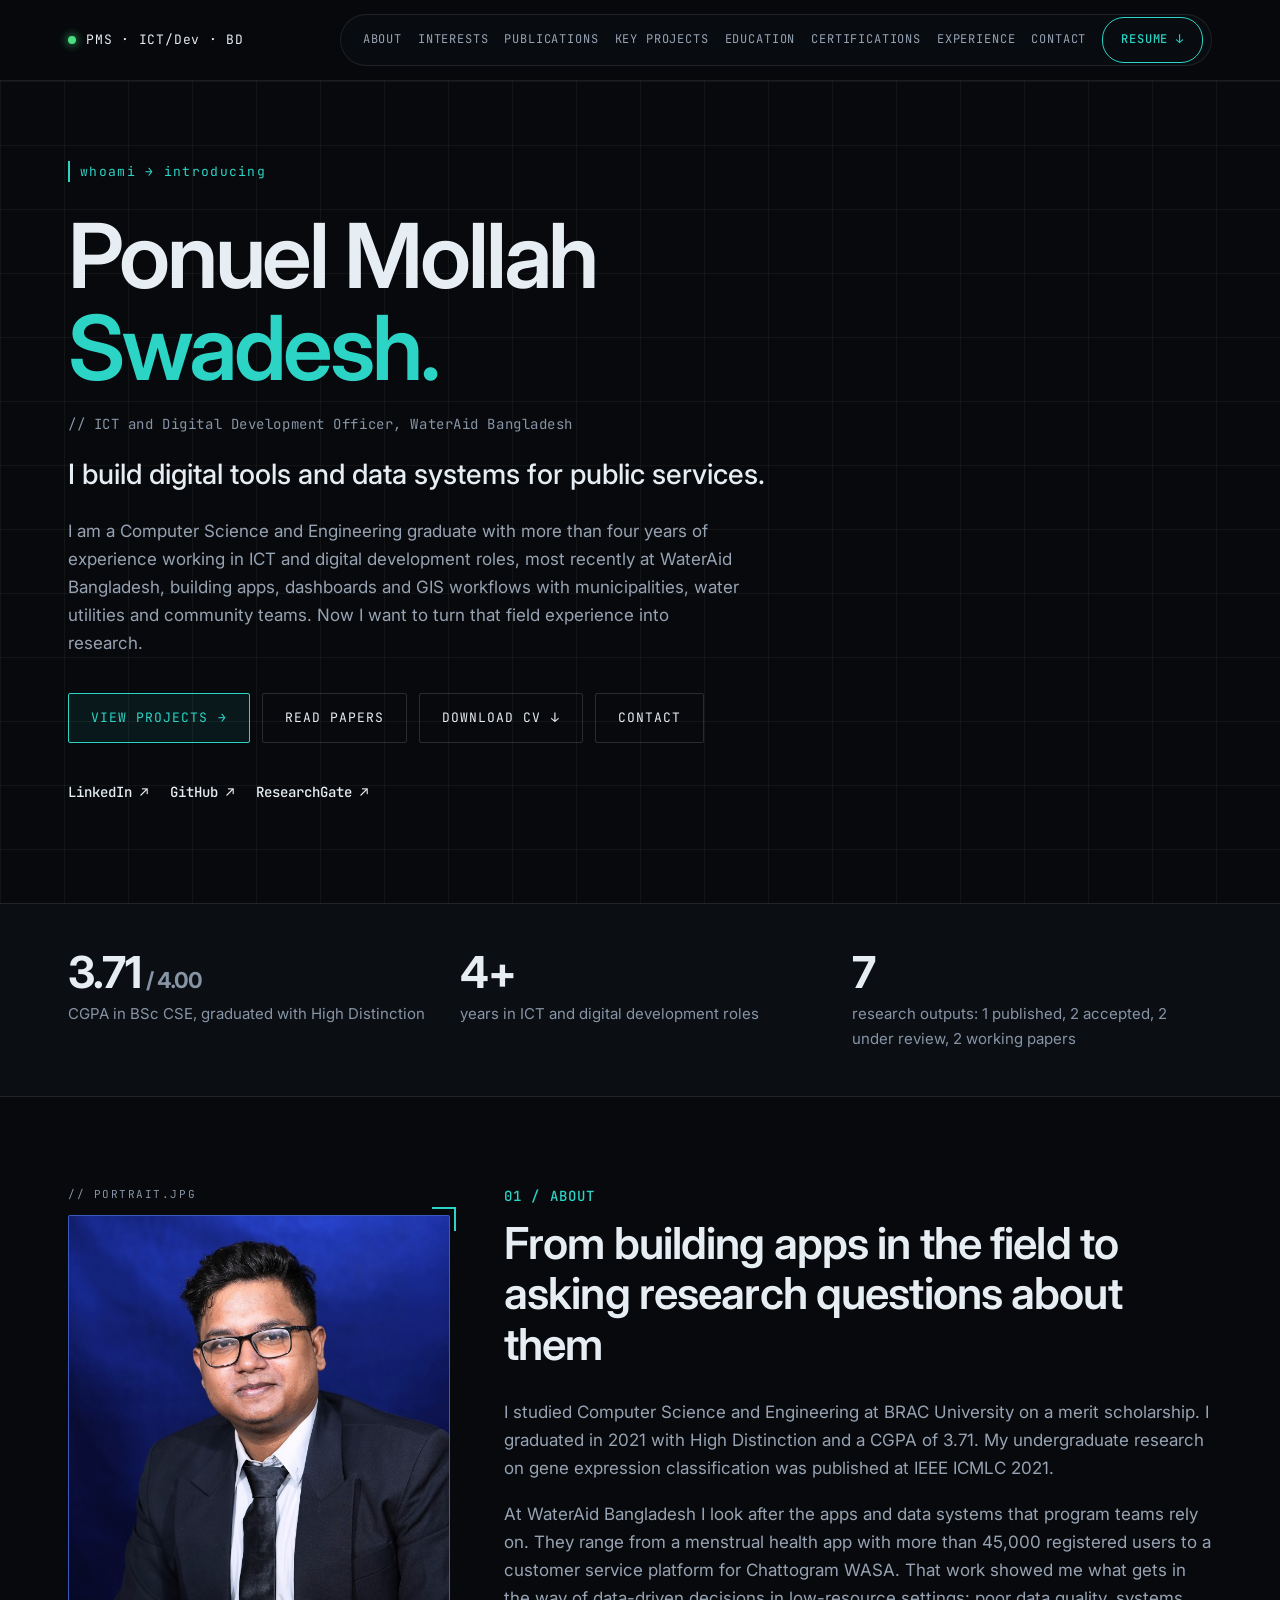
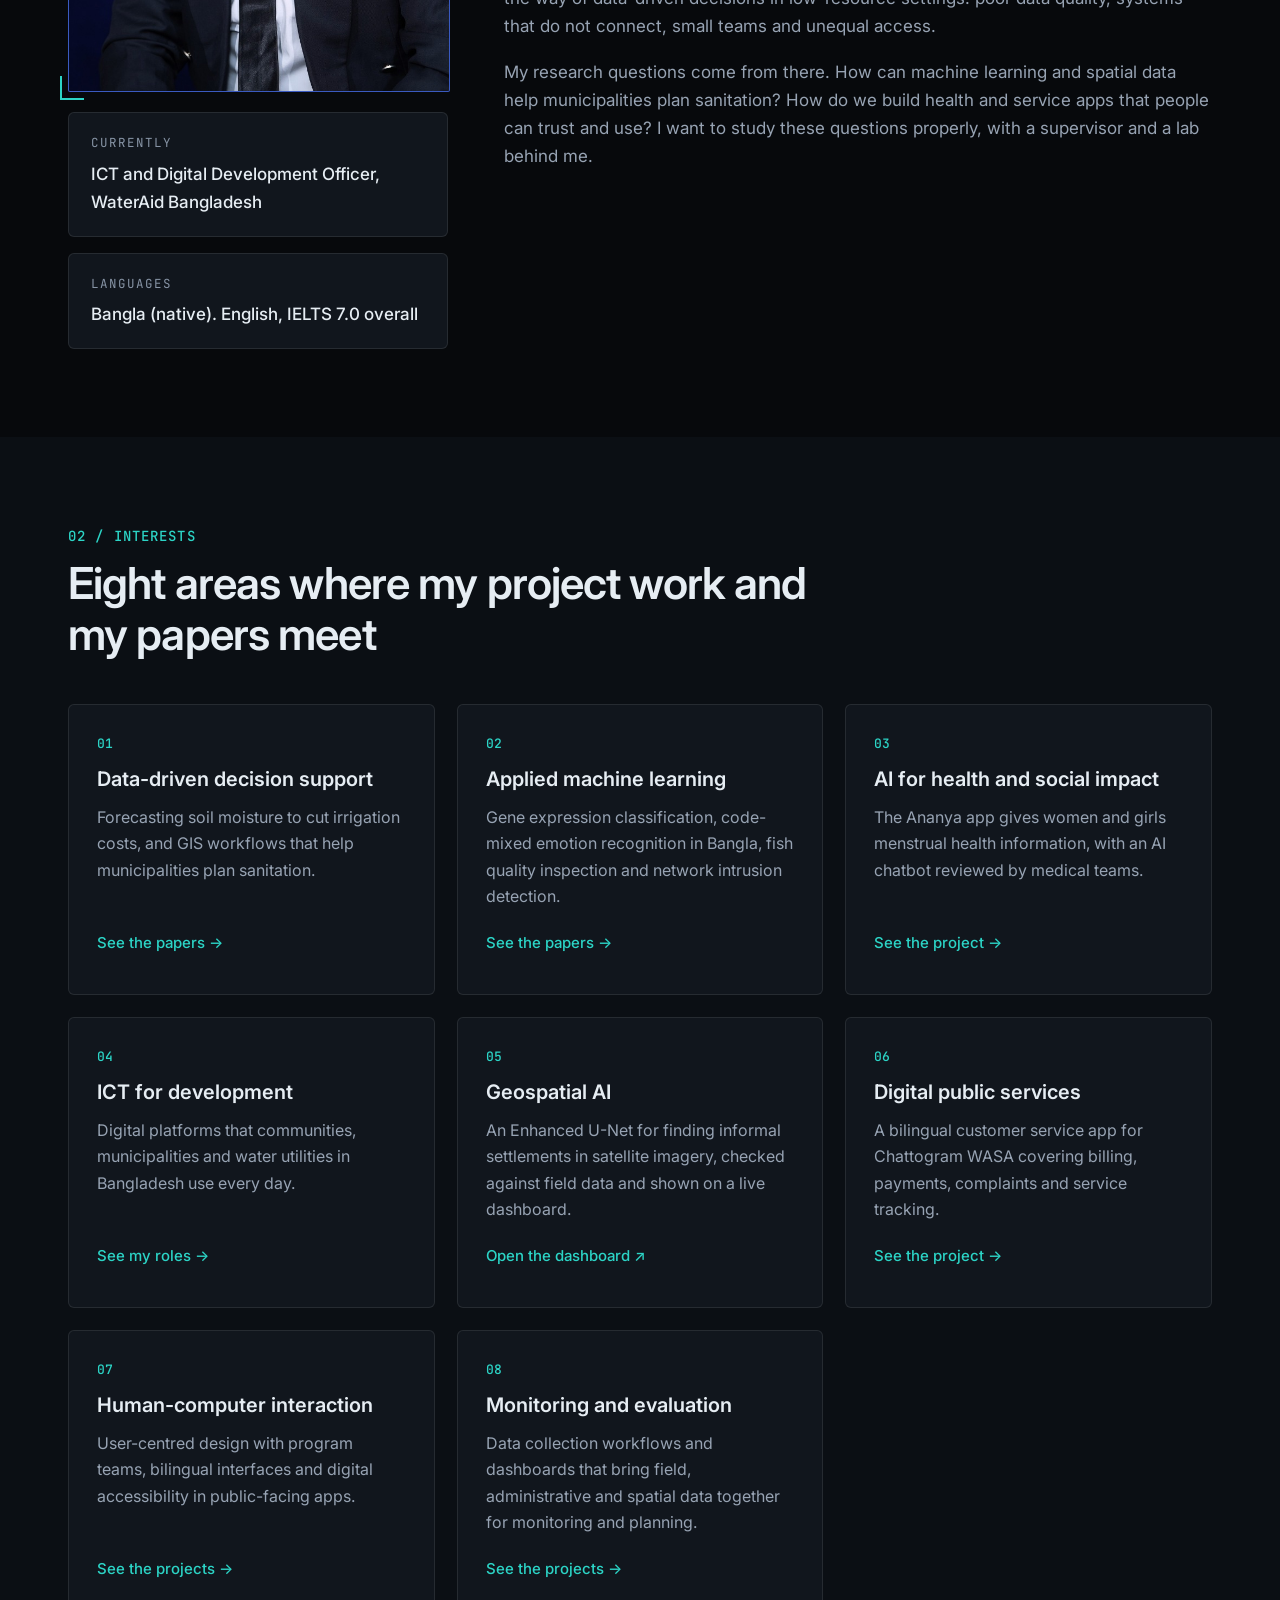
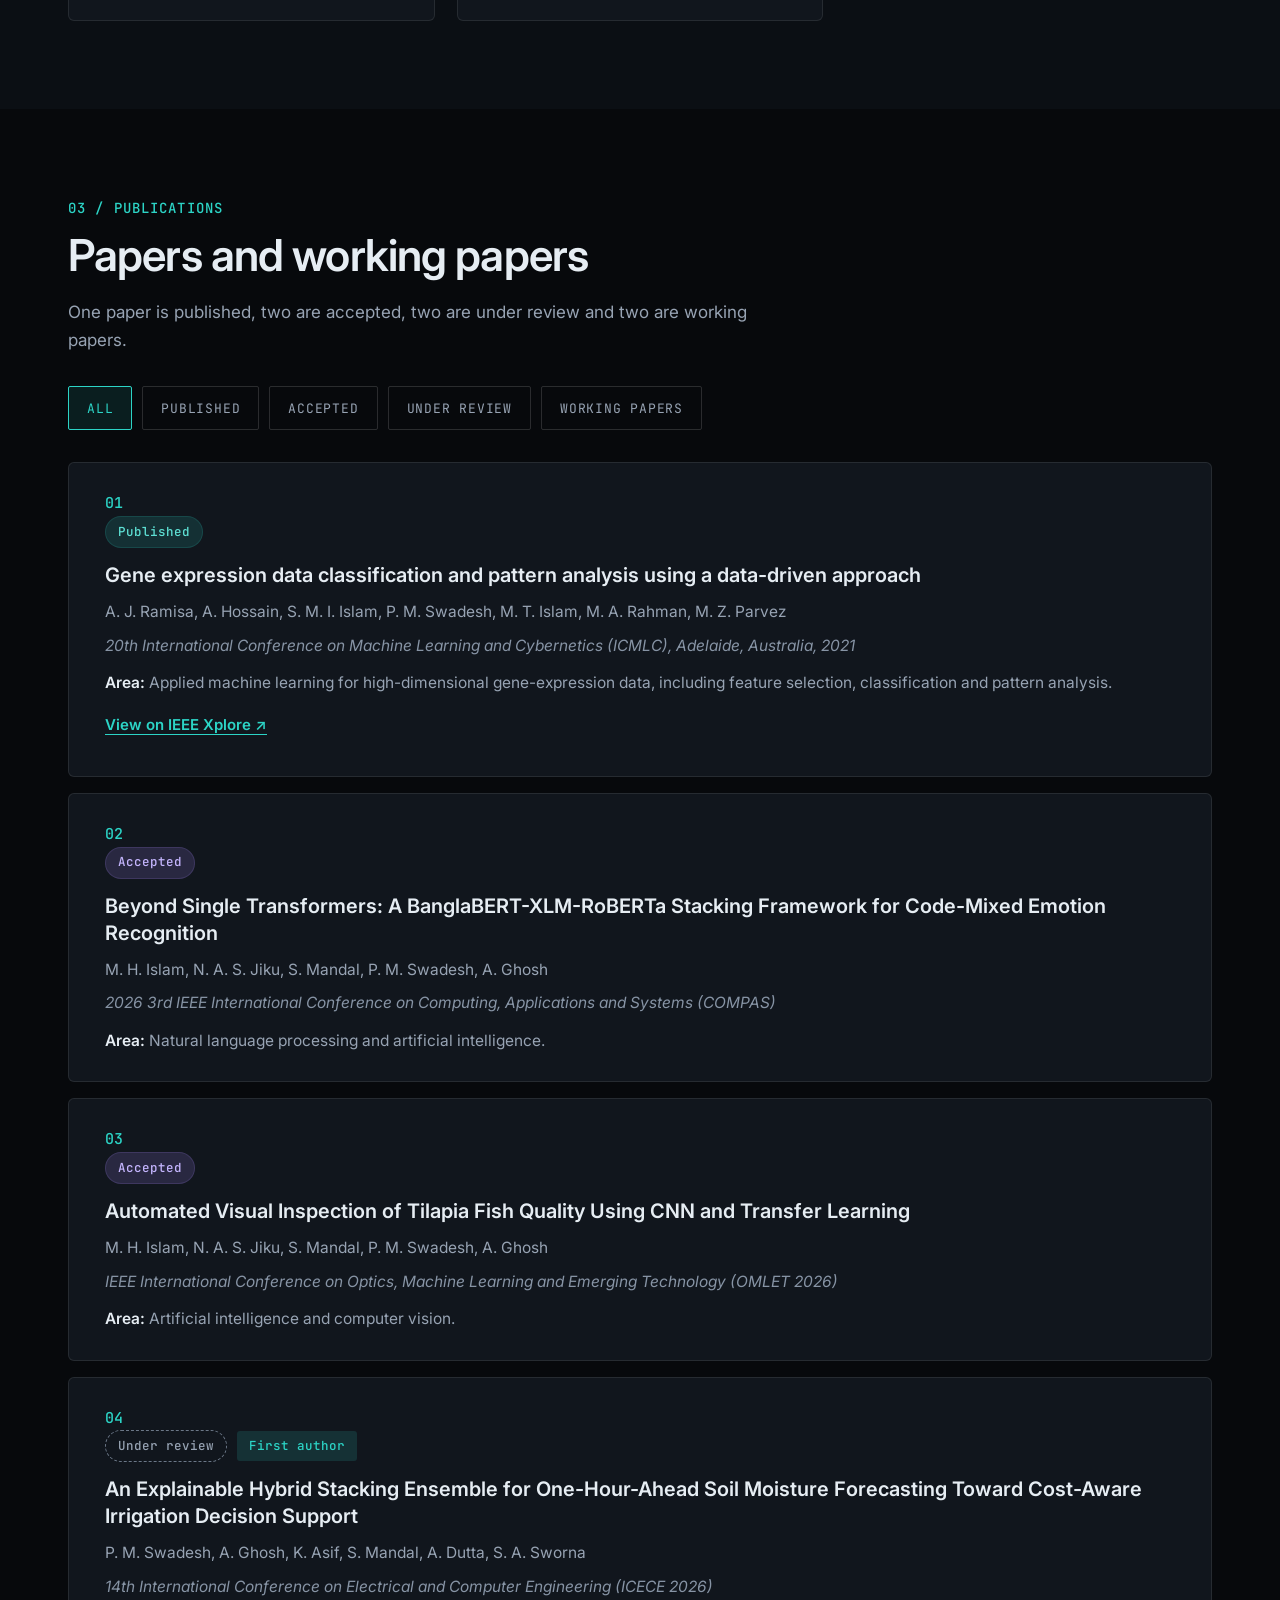
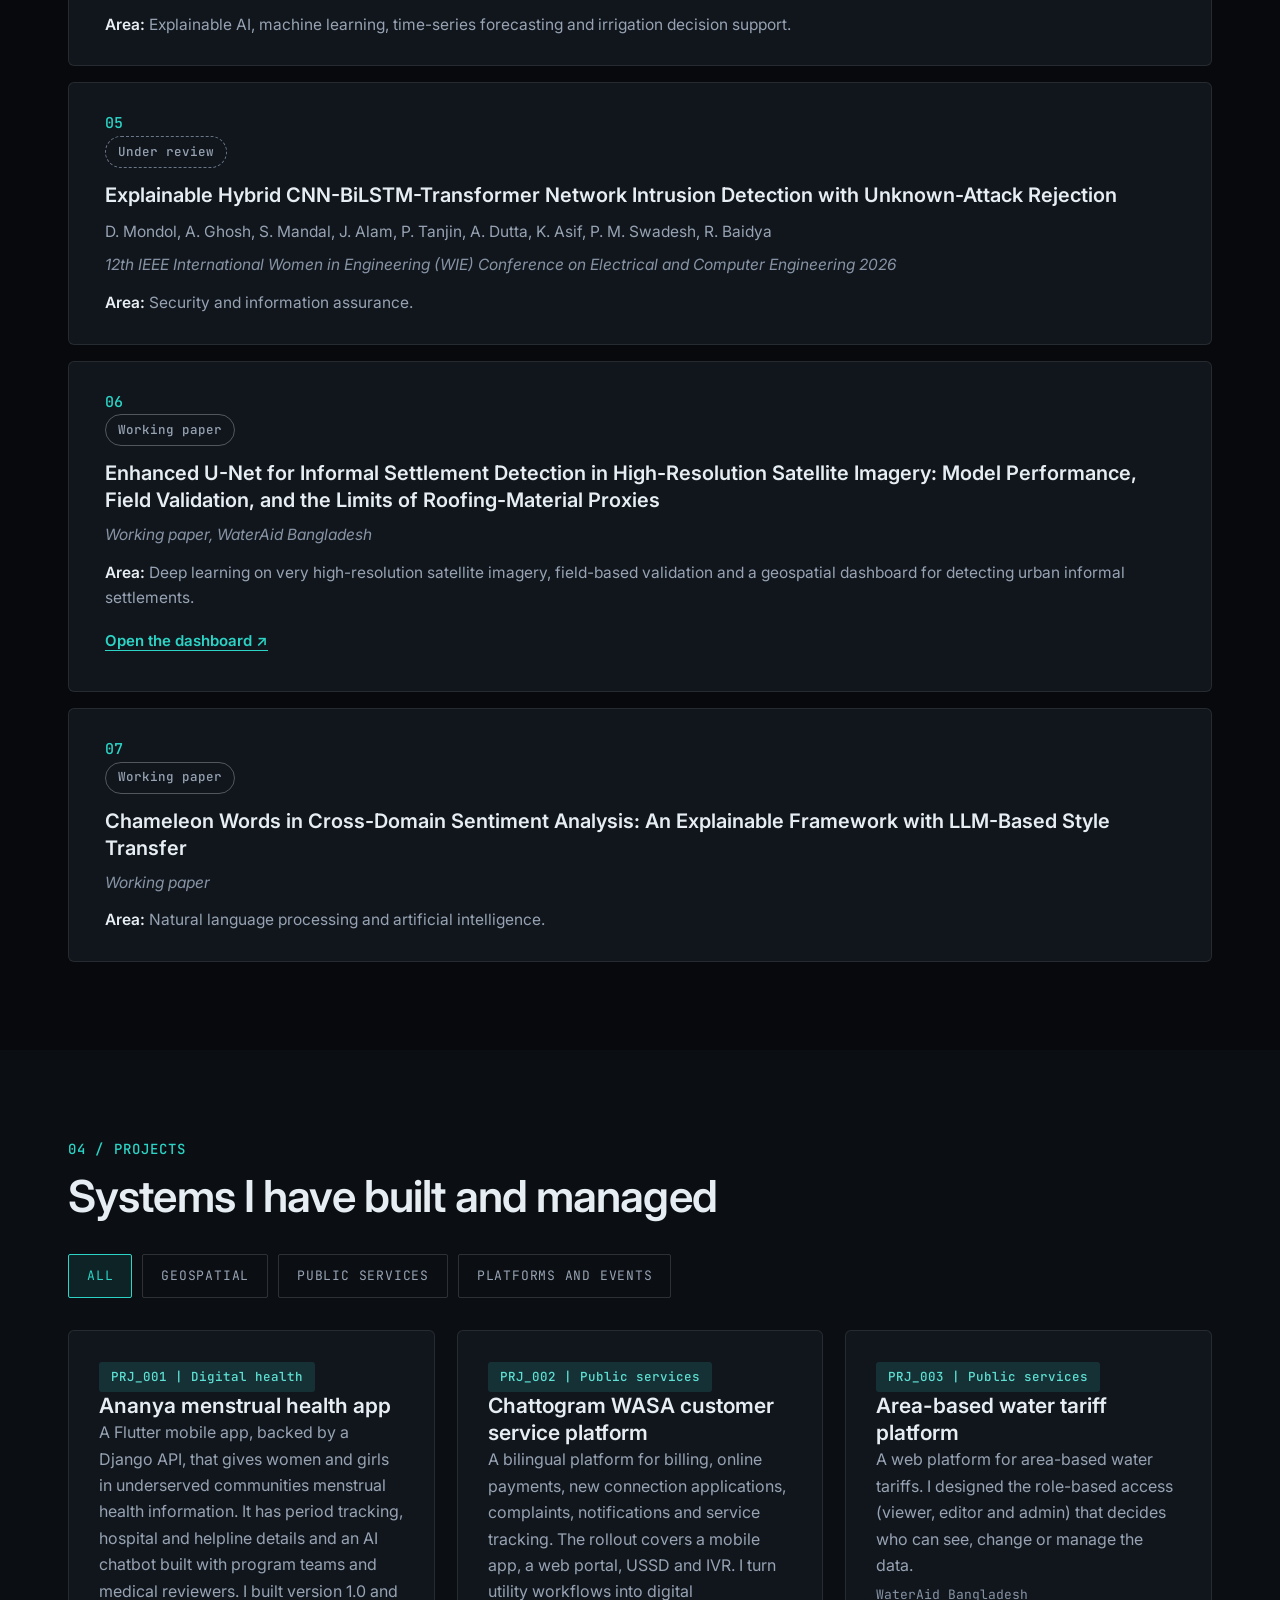
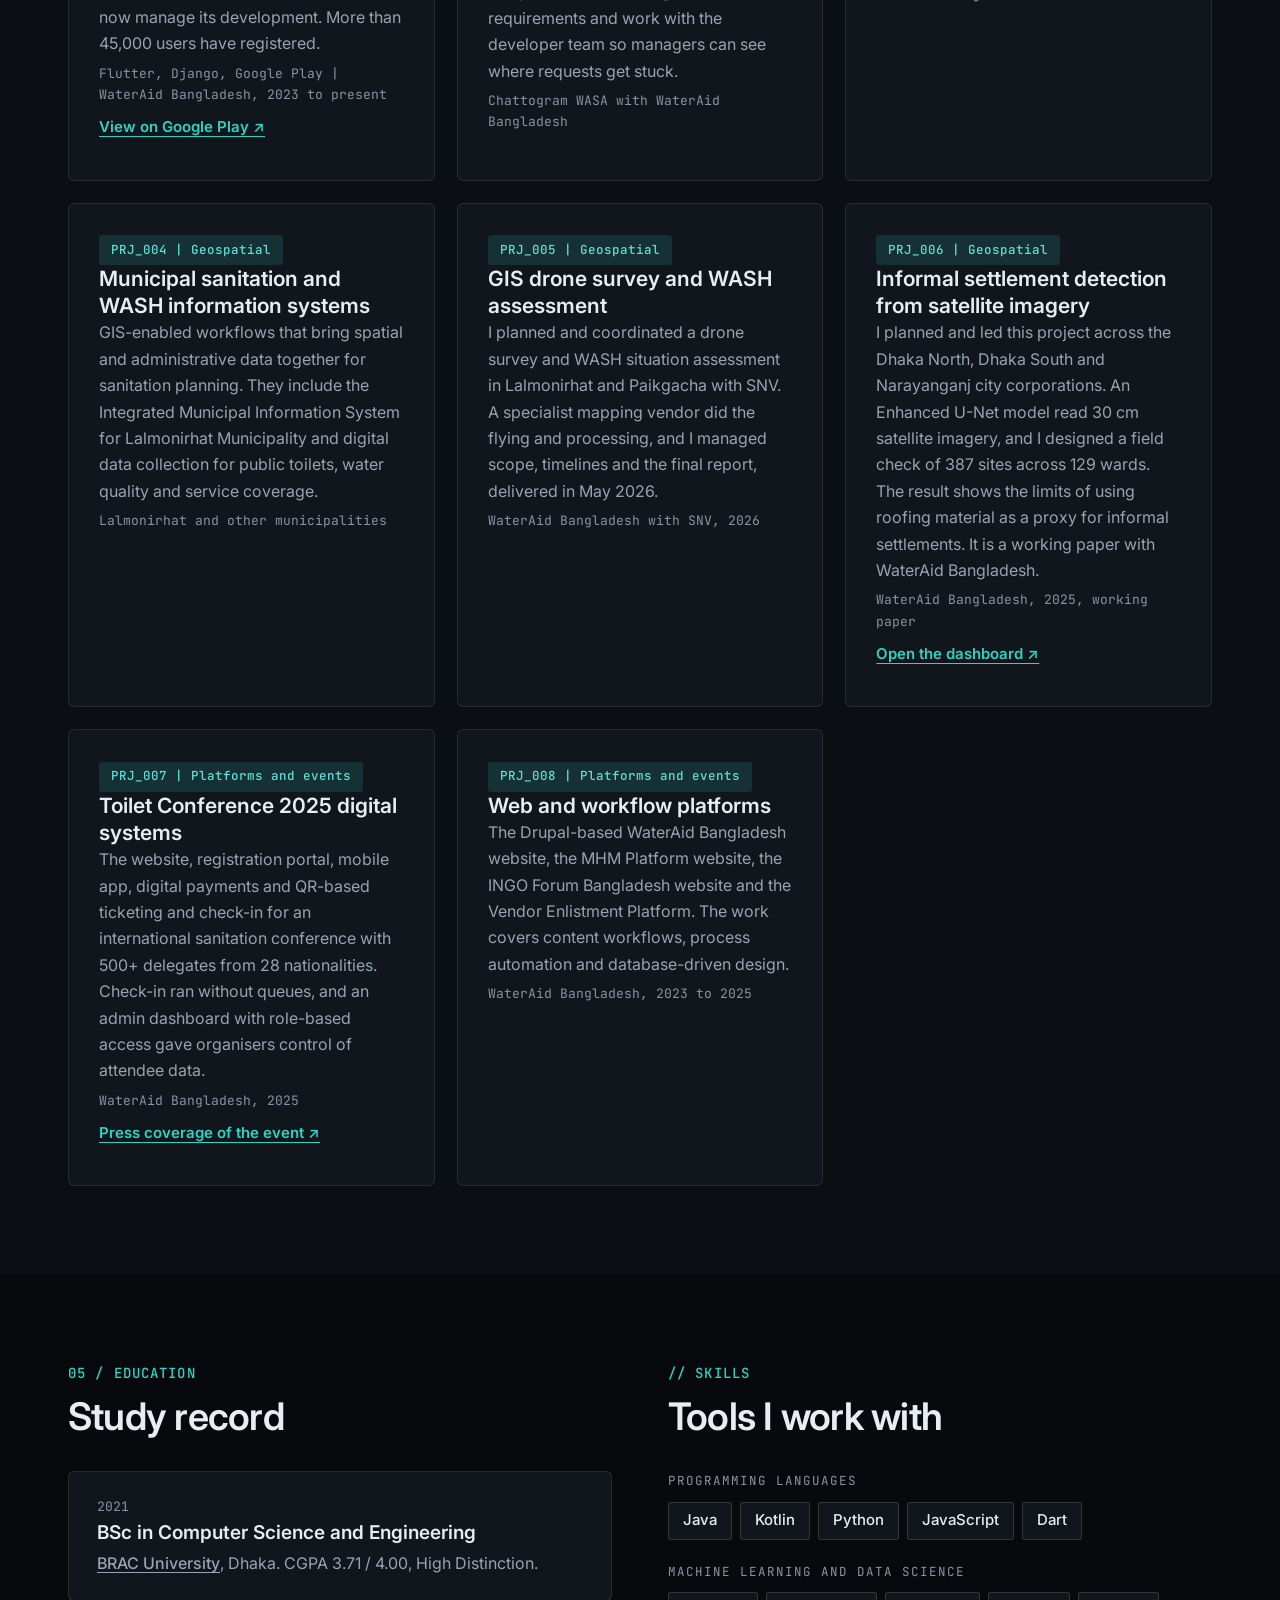
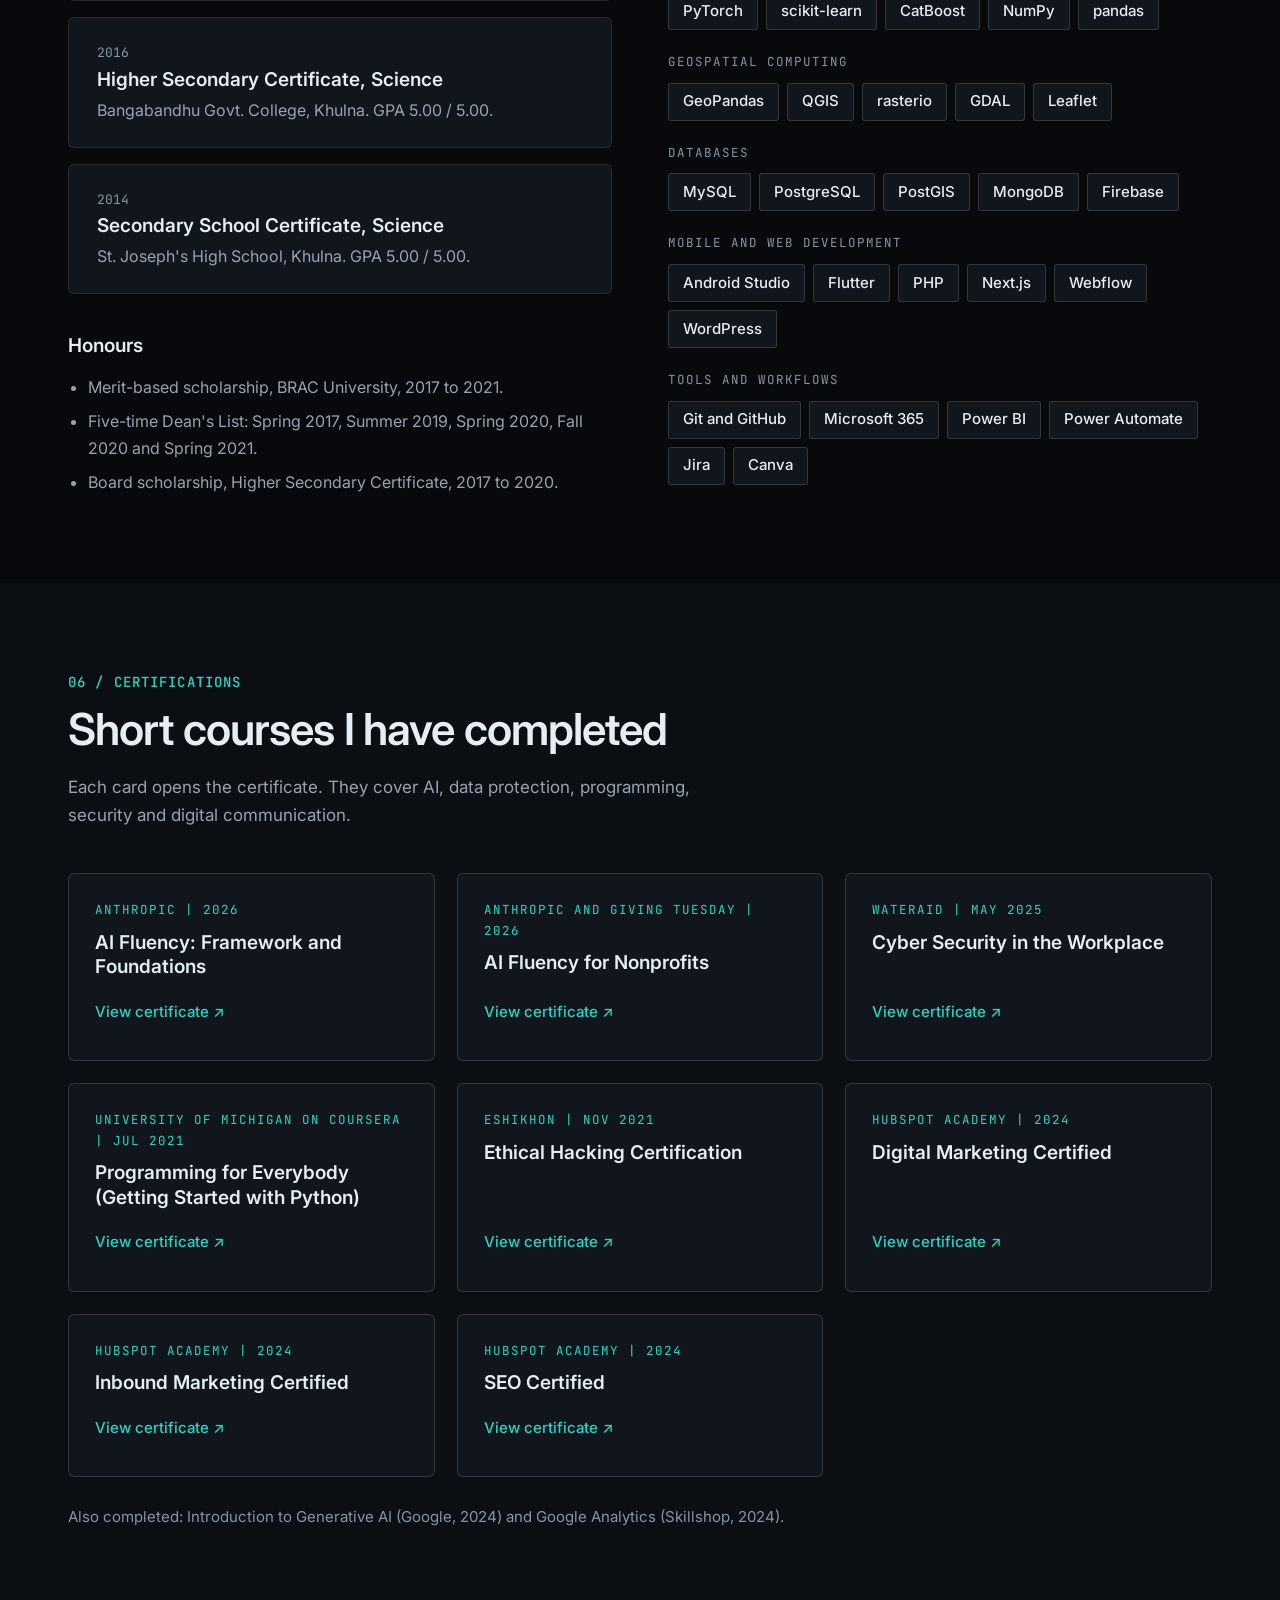
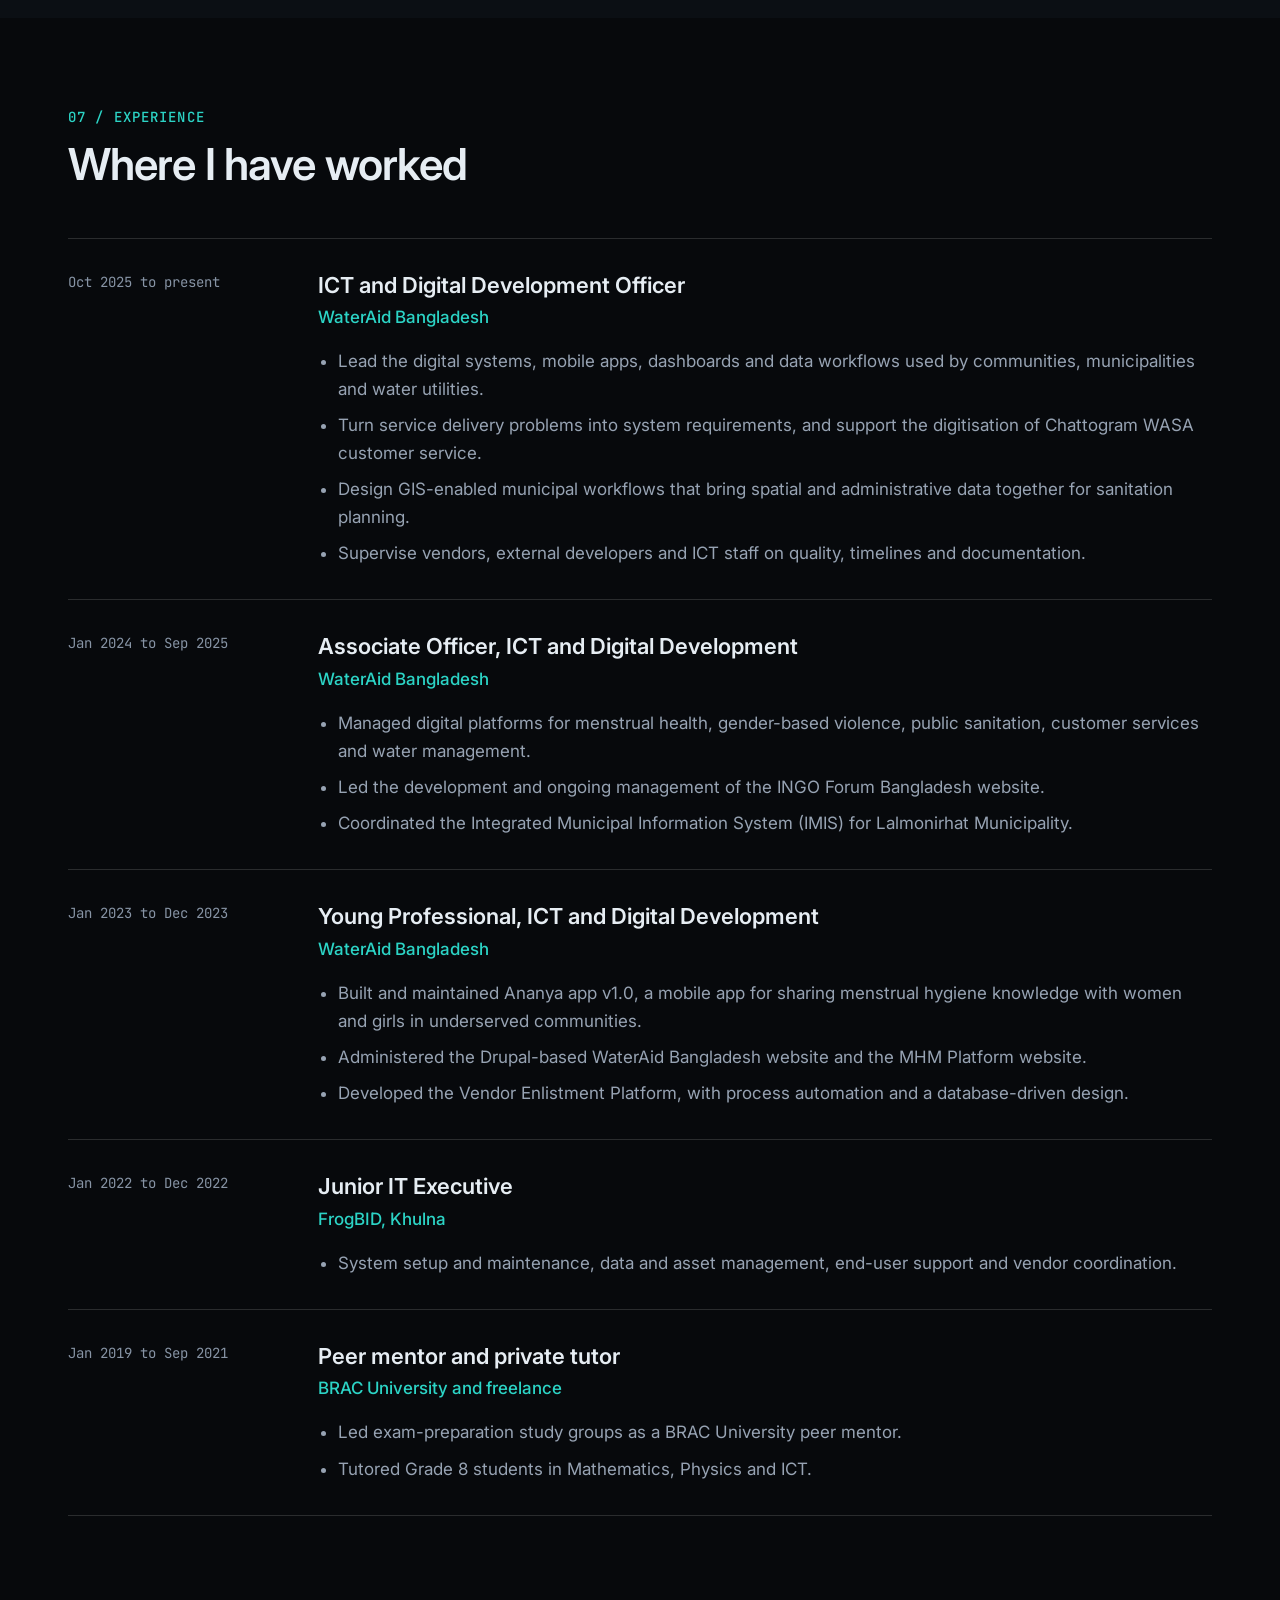
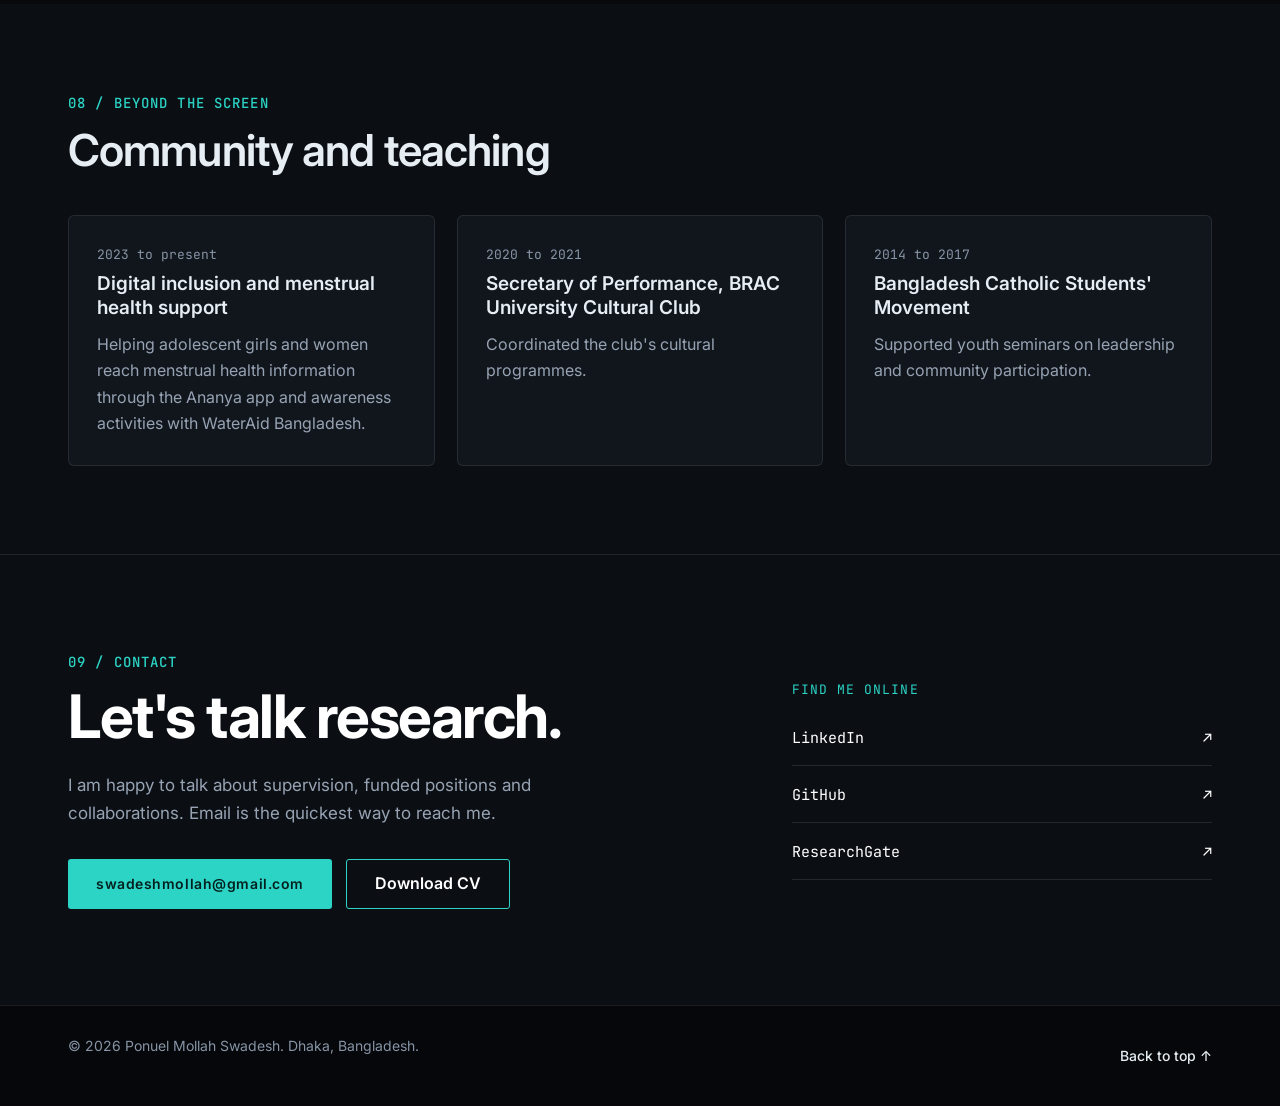
==== commit 630fdbe6: "New dark academic portfolio design, keep previous site in old-site/ Co-Authored-By: Claude Sonnet 5." ====
--- a/index.html
+++ b/index.html
@@ -1,669 +1,766 @@
-<!DOCTYPE html>
-<html lang="en">
+<!doctype html>
+<html lang="en-GB">
 <head>
-  <meta charset="UTF-8" />
-  <meta name="viewport" content="width=device-width, initial-scale=1.0" />
-  <title>Ponuel Mollah Swadesh — ICT & Digital Development</title>
-  <meta name="description" content="Portfolio of Ponuel Mollah Swadesh — ICT & Digital Development Officer building digital solutions for impact, governance, and service delivery." />
-
-  <link rel="preconnect" href="https://fonts.googleapis.com" />
-  <link rel="preconnect" href="https://fonts.gstatic.com" crossorigin />
-  <link href="https://fonts.googleapis.com/css2?family=Inter:wght@300;400;500;600;700&family=JetBrains+Mono:wght@300;400;500;600&display=swap" rel="stylesheet" />
-
-  <link rel="stylesheet" href="styles.css" />
+<meta charset="utf-8">
+<meta name="viewport" content="width=device-width, initial-scale=1">
+<title>Ponuel Mollah Swadesh | ICT and Digital Development, Research Portfolio</title>
+<meta name="description" content="Portfolio of Ponuel Mollah Swadesh: ICT and digital development officer with a BSc in Computer Science and Engineering, building data systems and digital tools for public services. Research interests, papers, projects and CV.">
+<meta name="theme-color" content="#07090C">
+<meta property="og:title" content="Ponuel Mollah Swadesh | Research Portfolio">
+<meta property="og:description" content="Portfolio of Ponuel Mollah Swadesh: ICT and digital development officer with a BSc in Computer Science and Engineering, building data systems and digital tools for public services. Research interests, papers, projects and CV.">
+<meta property="og:type" content="website">
+<link rel="icon" href="data:image/svg+xml,%3Csvg xmlns='http://www.w3.org/2000/svg' viewBox='0 0 32 32'%3E%3Crect width='32' height='32' rx='6' fill='%2307090C'/%3E%3Ctext x='16' y='22' font-family='monospace' font-size='15' font-weight='700' text-anchor='middle' fill='%232CD4C6'%3EPS%3C/text%3E%3C/svg%3E">
+<link rel="preconnect" href="https://fonts.googleapis.com">
+<link rel="preconnect" href="https://fonts.gstatic.com" crossorigin>
+<link href="https://fonts.googleapis.com/css2?family=Inter:wght@400;500;600;700&family=JetBrains+Mono:wght@400;500&display=swap" rel="stylesheet">
+<style>
+body{margin:0;background:#07090C;color:#E6EDF3;font-family:'IBM Plex Sans',system-ui,sans-serif}
+html{scroll-behavior:smooth}
+a{color:inherit;text-decoration:none}
+a:hover{color:#2CD4C6}
+a:focus-visible,button:focus-visible{outline:2px solid #2CD4C6;outline-offset:3px}
+section{scroll-margin-top:96px}
+button{font-family:inherit}
+</style>
 </head>
 <body>
-
-  <!-- ===== Top bar ===== -->
-  <header class="topbar">
-    <div class="brand">
-      <span class="dot"></span>
-      <span>PMS · ICT/Dev · BD</span>
-    </div>
-    <nav class="topbar-nav" aria-label="Primary">
-      <a href="#about">About</a>
-      <a href="#skills">Skills</a>
-      <a href="#experience">Experience</a>
-      <a href="#projects">Work</a>
-      <a href="#publications">Research</a>
-      <a href="#contact">Contact</a>
-      <a href="assets/Resume.pdf" class="cta" download target="_blank" rel="noopener noreferrer">
-        <span>Resume</span>
-        <span aria-hidden="true">↓</span>
-      </a>
-    </nav>
-  </header>
-
-  <!-- ===== Floating dot nav ===== -->
-  <nav class="dot-nav" aria-label="Section navigation">
-    <button data-target="hero" aria-label="Top"><span class="label">Top</span></button>
-    <button data-target="about" aria-label="About"><span class="label">About</span></button>
-    <button data-target="skills" aria-label="Skills"><span class="label">Skills</span></button>
-    <button data-target="experience" aria-label="Experience"><span class="label">Experience</span></button>
-    <button data-target="projects" aria-label="Projects"><span class="label">Projects</span></button>
-    <button data-target="publications" aria-label="Publications"><span class="label">Publications</span></button>
-    <button data-target="certifications" aria-label="Certs"><span class="label">Certs</span></button>
-    <button data-target="contact" aria-label="Contact"><span class="label">Contact</span></button>
-  </nav>
-
-  <main>
-
-    <!-- ===== HERO ===== -->
-    <section id="hero" class="hero" data-screen-label="01 Hero">
-      <div class="wrap hero-grid">
-        <div class="hero-text">
-          <div class="reveal greeting">
-            <span class="caret mono">▍</span>
-            <span class="mono">whoami → introducing</span>
-          </div>
-          <h1 class="reveal delay-1">
-            Ponuel Mollah<br />
-            <span class="accent">Swadesh.</span>
-          </h1>
-          <div class="reveal delay-2 role">
-            ICT &amp; Digital Development Officer
-          </div>
-          <p class="reveal delay-3 tagline">
-            Building digital solutions for impact, governance, and service delivery across the WASH and development sectors.
-          </p>
-          <div class="reveal delay-4 ctas">
-            <a href="#projects" class="btn primary">
-              View projects <span class="arrow mono">→</span>
-            </a>
-            <a href="assets/Resume.pdf" class="btn" download target="_blank" rel="noopener noreferrer">
-              Download resume <span class="arrow mono">↓</span>
-            </a>
-            <a href="#contact" class="btn">Contact</a>
-          </div>
-          <div class="reveal delay-4 hero-stats">
-            <div class="stat"><span class="num">4<span class="plus">+</span></span><span class="lbl">Years experience</span></div>
-            <div class="stat"><span class="num">10<span class="plus">+</span></span><span class="lbl">Shipped projects</span></div>
-            <div class="stat"><span class="num">&nbsp;<span class="plus">+</span></span><span class="lbl"></span></div>
-          </div>
-        </div>
-        <div class="reveal delay-2 hero-portrait">
-          <span class="tag top mono">// portrait_2024.png</span>
-          <div class="frame">
-            <img src="assets/profile.png" alt="Ponuel Mollah Swadesh" />
-            <div class="scan"></div>
-          </div>
-          <div class="corner tl"></div>
-          <div class="corner tr"></div>
-          <div class="corner bl"></div>
-          <div class="corner br"></div>
-          <span class="tag bot mono">DHA · BD</span>
-        </div>
-      </div>
-      <div class="scroll-cue">
-        <span>scroll</span>
-        <span class="line"></span>
-      </div>
-    </section>
-
-    <!-- ===== ABOUT ===== -->
-    <section id="about" data-screen-label="02 About">
-      <div class="wrap">
-        <div class="reveal">
-          <div class="section-label"><span class="num">01 /</span><span>About</span></div>
-        </div>
-        <h2 class="reveal delay-1 section-title">
-          Engineering at the intersection of <em style="font-family: 'JetBrains Mono', monospace; font-style: normal; color: var(--accent);">code</em> and <em style="font-style: normal;">community.</em>
-        </h2>
-        <div class="about-grid">
-          <div class="reveal delay-2 about-text">
-            <p>I'm an <strong>ICT &amp; Digital Development professional</strong>.</p>
-            <p>My day-to-day spans <strong>ICT &amp; Digital Development professional</strong> — building tools that strengthen governance, sharpen service delivery, and bring stakeholders into the loop.</p>
-            <p>Beyond the code, I lead capacity-building workshops, coordinate with municipal partners and IT agencies, and translate field needs into sustainable digital products.</p>
-          </div>
-          <div class="reveal delay-3 about-side">
-            <div class="row"><span class="k">Based</span><span class="v">Dhaka, BD</span></div>
-            <div class="row"><span class="k">Sector</span><span class="v">ICT/ Dev</span></div>
-            <div class="row"><span class="k">Education</span><span class="v">BSc CSE, BRAC</span></div>
-            <div class="row"><span class="k">CGPA</span><span class="v">3.71 / 4.00</span></div>
-            <div class="row"><span class="k">IELTS</span><span class="v">7.0</span></div>
-            <div class="row"><span class="k">Status</span><span class="v" style="color: var(--accent);">● Open to talk</span></div>
-          </div>
-        </div>
-      </div>
-    </section>
-
-    <!-- ===== SKILLS ===== -->
-    <section id="skills" data-screen-label="03 Skills">
-      <div class="wrap">
-        <div class="reveal">
-          <div class="section-label"><span class="num">02 /</span><span>Stack</span></div>
-        </div>
-        <h2 class="reveal delay-1 section-title">Toolbelt — kept sharp.</h2>
-        <p class="reveal delay-2 section-sub">
-          Five practice areas, each one shipped against a real deadline. Bars are calibration, not bragging — they reflect the depth I'd bring to an unfamiliar problem.
-        </p>
-        <div class="reveal delay-2 skills-grid">
-
-          <div class="skill-card">
-            <div class="head">
-              <span class="label">Programming &amp; Frameworks</span>
-              <span class="num">// 01</span>
-            </div>
-            <div class="skill-bar">
-              <div class="item"><div class="top"><span class="name">Java</span><span class="pct">85</span></div><div class="track"><div class="fill" style="--w: 0.85;"></div></div></div>
-              <div class="item"><div class="top"><span class="name">Kotlin</span><span class="pct">85</span></div><div class="track"><div class="fill" style="--w: 0.85;"></div></div></div>
-              <div class="item"><div class="top"><span class="name">Python</span><span class="pct">80</span></div><div class="track"><div class="fill" style="--w: 0.8;"></div></div></div>
-              <div class="item"><div class="top"><span class="name">Flutter</span><span class="pct">86</span></div><div class="track"><div class="fill" style="--w: 0.86;"></div></div></div>
-              <div class="item"><div class="top"><span class="name">JavaScript (basic)</span><span class="pct">60</span></div><div class="track"><div class="fill" style="--w: 0.6;"></div></div></div>
-            </div>
-          </div>
-
-          <div class="skill-card">
-            <div class="head">
-              <span class="label">Mobile App Development</span>
-              <span class="num">// 02</span>
-            </div>
-            <div class="skill-bar">
-              <div class="item"><div class="top"><span class="name">Android Studio</span><span class="pct">90</span></div><div class="track"><div class="fill" style="--w: 0.9;"></div></div></div>
-              <div class="item"><div class="top"><span class="name">Xcode</span><span class="pct">70</span></div><div class="track"><div class="fill" style="--w: 0.7;"></div></div></div>
-              <div class="item"><div class="top"><span class="name">Apple Developer Program</span><span class="pct">85</span></div><div class="track"><div class="fill" style="--w: 0.85;"></div></div></div>
-              <div class="item"><div class="top"><span class="name">Google Play Console</span><span class="pct">88</span></div><div class="track"><div class="fill" style="--w: 0.88;"></div></div></div>
-            </div>
-          </div>
-
-          <div class="skill-card">
-            <div class="head">
-              <span class="label">Web &amp; CMS</span>
-              <span class="num">// 03</span>
-            </div>
-            <div class="skill-bar">
-              <div class="item"><div class="top"><span class="name">HTML / PHP</span><span class="pct">85</span></div><div class="track"><div class="fill" style="--w: 0.85;"></div></div></div>
-              <div class="item"><div class="top"><span class="name">Laravel</span><span class="pct">80</span></div><div class="track"><div class="fill" style="--w: 0.8;"></div></div></div>
-              <div class="item"><div class="top"><span class="name">WordPress / Drupal</span><span class="pct">90</span></div><div class="track"><div class="fill" style="--w: 0.9;"></div></div></div>
-              <div class="item"><div class="top"><span class="name">Webflow</span><span class="pct">85</span></div><div class="track"><div class="fill" style="--w: 0.85;"></div></div></div>
-              <div class="item"><div class="top"><span class="name">Next.js</span><span class="pct">70</span></div><div class="track"><div class="fill" style="--w: 0.7;"></div></div></div>
-              <div class="item"><div class="top"><span class="name">PhpStorm</span><span class="pct">74</span></div><div class="track"><div class="fill" style="--w: 0.74;"></div></div></div>
-            </div>
-          </div>
-
-          <div class="skill-card">
-            <div class="head">
-              <span class="label">Databases</span>
-              <span class="num">// 04</span>
-            </div>
-            <div class="skill-bar">
-              <div class="item"><div class="top"><span class="name">MySQL</span><span class="pct">84</span></div><div class="track"><div class="fill" style="--w: 0.84;"></div></div></div>
-              <div class="item"><div class="top"><span class="name">PostgreSQL</span><span class="pct">85</span></div><div class="track"><div class="fill" style="--w: 0.85;"></div></div></div>
-              <div class="item"><div class="top"><span class="name">MongoDB</span><span class="pct">72</span></div><div class="track"><div class="fill" style="--w: 0.72;"></div></div></div>
-              <div class="item"><div class="top"><span class="name">Google Firebase</span><span class="pct">86</span></div><div class="track"><div class="fill" style="--w: 0.86;"></div></div></div>
-            </div>
-          </div>
-
-          <div class="skill-card">
-            <div class="head">
-              <span class="label">AI &amp; Media</span>
-              <span class="num">// 05</span>
-            </div>
-            <div class="skill-bar">
-              <div class="item"><div class="top"><span class="name">AI Tooling &amp; Prompting</span><span class="pct">90</span></div><div class="track"><div class="fill" style="--w: 0.9;"></div></div></div>
-              <div class="item"><div class="top"><span class="name">Generative AI Workflows</span><span class="pct">88</span></div><div class="track"><div class="fill" style="--w: 0.88;"></div></div></div>
-              <div class="item"><div class="top"><span class="name">LLM Integration &amp; Chatbots</span><span class="pct">84</span></div><div class="track"><div class="fill" style="--w: 0.84;"></div></div></div>
-              <div class="item"><div class="top"><span class="name">Audio Editing</span><span class="pct">85</span></div><div class="track"><div class="fill" style="--w: 0.85;"></div></div></div>
-              <div class="item"><div class="top"><span class="name">Video Editing</span><span class="pct">85</span></div><div class="track"><div class="fill" style="--w: 0.85;"></div></div></div>
-            </div>
-          </div>
-
-          <div class="skill-card">
-            <div class="head">
-              <span class="label">Tools &amp; Process</span>
-              <span class="num">// 06</span>
-            </div>
-            <div class="skill-bar">
-              <div class="item"><div class="top"><span class="name">MS 365 / Power BI</span><span class="pct">92</span></div><div class="track"><div class="fill" style="--w: 0.92;"></div></div></div>
-              <div class="item"><div class="top"><span class="name">Power Automate</span><span class="pct">85</span></div><div class="track"><div class="fill" style="--w: 0.85;"></div></div></div>
-              <div class="item"><div class="top"><span class="name">Jira / Trello</span><span class="pct">88</span></div><div class="track"><div class="fill" style="--w: 0.88;"></div></div></div>
-              <div class="item"><div class="top"><span class="name">Canva</span><span class="pct">86</span></div><div class="track"><div class="fill" style="--w: 0.86;"></div></div></div>
-            </div>
-          </div>
-
-        </div>
-      </div>
-    </section>
-
-    <!-- ===== EXPERIENCE ===== -->
-    <section id="experience" data-screen-label="04 Experience">
-      <div class="wrap">
-        <div class="reveal">
-          <div class="section-label"><span class="num">03 /</span><span>Experience</span></div>
-        </div>
-        <h2 class="reveal delay-1 section-title">A short, deliberate timeline.</h2>
-        <div class="reveal delay-2 timeline">
-
-          <div class="tl-item">
-            <div class="meta-row">
-              <span class="date">January 2023 — Present</span>
-              <span class="sep">·</span>
-              <span>Full-time · Previously Young Professional &amp; Associate Officer</span>
-            </div>
-            <h3>ICT &amp; Digital Development Officer</h3>
-            <div class="org">WaterAid Bangladesh</div>
-            <div class="tl-groups">
-              <div class="tl-group">
-                <h4 class="tl-group-head">Leadership</h4>
-                <ul><li>Supervise the ICT team and plan digital tasks across programs.</li></ul>
-              </div>
-              <div class="tl-group">
-                <h4 class="tl-group-head">Website development &amp; management</h4>
-                <ul>
-                  <li>Designed, developed, and managed multiple organizational websites and platforms — WaterAid Bangladesh (Drupal), MHM Platform, WaterWomen, INGO Forum, and conference websites.</li>
-                  <li>Administered and customized CMS, managed content workflows, and optimized performance and usability.</li>
-                </ul>
-              </div>
-              <div class="tl-group">
-                <h4 class="tl-group-head">Mobile application development &amp; management</h4>
-                <ul><li>Developed and maintained Android and iOS applications for menstrual hygiene, safeguarding/GBV knowledge and reporting, customer service, and digital event participation.</li></ul>
-              </div>
-              <div class="tl-group">
-                <h4 class="tl-group-head">Digital systems &amp; MIS development</h4>
-                <ul><li>Implemented MIS and dashboards including the Vendor Enlistment Platform, IMIS for Lalmonirhat Municipality, water quality and distribution monitoring, and internal IT asset requisition systems.</li></ul>
-              </div>
-              <div class="tl-group">
-                <h4 class="tl-group-head">Digital event &amp; conference management</h4>
-                <ul><li>Led digitization of large-scale events including the Toilet Conference 2025 — managing websites, online registration systems, mobile apps, and digital check-in processes.</li></ul>
-              </div>
-              <div class="tl-group">
-                <h4 class="tl-group-head">Stakeholder coordination</h4>
-                <ul><li>Coordinated with internal teams, municipalities, INGOs, and external IT vendors to align digital initiatives with organizational goals, ensure quality delivery, system integration, and licensing compliance.</li></ul>
-              </div>
-            </div>
-          </div>
-
-          <div class="tl-item">
-            <div class="meta-row">
-              <span class="date">Jan 2022 — Dec 2022</span>
-              <span class="sep">·</span>
-              <span>Full-time</span>
-            </div>
-            <h3>Junior IT Executive</h3>
-            <div class="org">FrogBID, Khulna</div>
-            <ul>
-              <li>Provided IT support, troubleshooting, and network/system maintenance for end-users.</li>
-              <li>Assisted with setup and configuration of IT infrastructure.</li>
-              <li>Collaborated with clients and internal teams to translate requirements into technical solutions.</li>
-            </ul>
-          </div>
-
-          <div class="tl-item">
-            <div class="meta-row">
-              <span class="date">Aug 2022 — Dec 2022</span>
-              <span class="sep">·</span>
-              <span>Part-time</span>
-            </div>
-            <h3>Junior Content Writer — Technology</h3>
-            <div class="org">10Ways Web Properties, Khulna</div>
-            <ul>
-              <li>Researched and developed long-form content on emerging technology topics.</li>
-            </ul>
-          </div>
-
-        </div>
-      </div>
-    </section>
-
-    <!-- ===== PROJECTS ===== -->
-    <section id="projects" data-screen-label="05 Projects">
-      <div class="wrap">
-        <div class="reveal">
-          <div class="section-label"><span class="num">04 /</span><span>Projects</span></div>
-        </div>
-        <h2 class="reveal delay-1 section-title">Things I've built — in production.</h2>
-        <p class="reveal delay-2 section-sub">
-          A selected slice across apps, MIS, and web. Most live with WaterAid Bangladesh and partner organisations.
-        </p>
-        <div class="reveal delay-2 filter-bar" id="filter-bar">
-          <button class="active" data-filter="All">All</button>
-          <button data-filter="Web">Web</button>
-          <button data-filter="App">App</button>
-          <button data-filter="Health">Health</button>
-          <button data-filter="Event">Event</button>
-          <button data-filter="Impact">Impact</button>
-          <button data-filter="AI">AI</button>
-          <button data-filter="Data">Data</button>
-          <span class="count mono" id="filter-count">10 / 10</span>
-        </div>
-        <div class="proj-grid" id="proj-grid">
-
-          <a href="#" data-tags="Web,App" class="proj-card" onclick="event.preventDefault();">
-            <div class="head"><span class="id">PRJ_001</span><span class="ext mono">↗</span></div>
-            <h3>Customer-Centric Digital Platform for CWASA<span class="ongoing-badge">Ongoing</span></h3>
-            <div class="desc">End-to-end customer-centric digital platform for Chittagong Water Supply &amp; Sewerage Authority — service requests, billing, and citizen engagement.</div>
-            <div class="tags"><span class="tag">Web</span><span class="tag alt">App</span></div>
-          </a>
-
-          <a href="https://www.wateraid.org/bd/" target="_blank" rel="noopener noreferrer" data-tags="Web" class="proj-card">
-            <div class="head"><span class="id">PRJ_002</span><span class="ext mono">↗</span></div>
-            <h3>WaterAid Bangladesh</h3>
-            <div class="desc">Country-level web presence supporting programme communication, donor reporting, and public engagement.</div>
-            <div class="tags"><span class="tag">Web</span></div>
-          </a>
-
-          <a href="https://play.google.com/store/apps/details?id=com.mhmapp.ananyaproject&hl=bn&pli=1" target="_blank" rel="noopener noreferrer" data-tags="App,Health" class="proj-card">
-            <div class="head"><span class="id">PRJ_003</span><span class="ext mono">↗</span></div>
-            <h3>Ananya — Menstrual Hygiene App</h3>
-            <div class="desc">Android app supporting menstrual hygiene awareness, tracking, and resources for adolescent girls in Bangladesh.</div>
-            <div class="tags"><span class="tag">App</span><span class="tag alt">Health</span></div>
-          </a>
-
-          <a href="https://www.mhmplatform.org/" target="_blank" rel="noopener noreferrer" data-tags="Web,Health" class="proj-card">
-            <div class="head"><span class="id">PRJ_004</span><span class="ext mono">↗</span></div>
-            <h3>MHM Platform</h3>
-            <div class="desc">Knowledge and resource platform for Menstrual Hygiene Management — programme content, partner directory, and learning resources.</div>
-            <div class="tags"><span class="tag">Web</span><span class="tag alt">Health</span></div>
-          </a>
-
-          <a href="https://www.toiletconference.org/" target="_blank" rel="noopener noreferrer" data-tags="Web,Event" class="proj-card">
-            <div class="head"><span class="id">PRJ_005</span><span class="ext mono">↗</span></div>
-            <h3>Toilet Conference 2025</h3>
-            <div class="desc">Digital platform for the Toilet Conference 2025 — registration, programme, and stakeholder coordination.</div>
-            <div class="tags"><span class="tag">Web</span><span class="tag alt">Event</span></div>
-          </a>
-
-          <a href="https://ingoforumbd.net/" target="_blank" rel="noopener noreferrer" data-tags="Web" class="proj-card">
-            <div class="head"><span class="id">PRJ_006</span><span class="ext mono">↗</span></div>
-            <h3>INGO Forum Bangladesh</h3>
-            <div class="desc">Organisational web presence for the INGO Forum — sector coordination, member directory, and resource hub.</div>
-            <div class="tags"><span class="tag">Web</span></div>
-          </a>
-
-          <a href="https://play.google.com/store/apps/details?id=com.wateraidbd.shomotashurokkha&hl=bn" target="_blank" rel="noopener noreferrer" data-tags="App,Impact" class="proj-card">
-            <div class="head"><span class="id">PRJ_007</span><span class="ext mono">↗</span></div>
-            <h3>Shomota Shurokkha — GBV Reporting</h3>
-            <div class="desc">Digital reporting mechanism for Gender-Based Violence response, deployed with WaterAid Bangladesh.</div>
-            <div class="tags"><span class="tag">App</span><span class="tag alt">Impact</span></div>
-          </a>
-
-          <a href="https://www.acmeai.tech/product/probahini-chatbot" target="_blank" rel="noopener noreferrer" data-tags="AI,App" class="proj-card">
-            <div class="head"><span class="id">PRJ_008</span><span class="ext mono">↗</span></div>
-            <h3>Probahini AI Chatbot</h3>
-            <div class="desc">Conversational AI assistant for citizen engagement and service navigation, built on the ACME AI platform.</div>
-            <div class="tags"><span class="tag">AI</span><span class="tag alt">App</span></div>
-          </a>
-
-          <a href="https://github.com/Swadesh1997" target="_blank" rel="noopener noreferrer" data-tags="App" class="proj-card">
-            <div class="head"><span class="id">PRJ_009</span><span class="ext mono">↗</span></div>
-            <h3>Hospital Appointment System</h3>
-            <div class="desc">Android application for outpatient appointment booking, queue management, and patient records.</div>
-            <div class="tags"><span class="tag">App</span></div>
-          </a>
-
-          <a href="https://github.com/Swadesh1997" target="_blank" rel="noopener noreferrer" data-tags="Web,Data" class="proj-card">
-            <div class="head"><span class="id">PRJ_010</span><span class="ext mono">↗</span></div>
-            <h3>Football Club Management System</h3>
-            <div class="desc">Web + database management system for club operations, player registry, and match scheduling.</div>
-            <div class="tags"><span class="tag">Web</span><span class="tag alt">Data</span></div>
-          </a>
-
-        </div>
-      </div>
-    </section>
-
-    <!-- ===== PUBLICATIONS ===== -->
-    <section id="publications" data-screen-label="06 Publications">
-      <div class="wrap">
-        <div class="reveal">
-          <div class="section-label"><span class="num">05 /</span><span>Publications</span></div>
-        </div>
-        <h2 class="reveal delay-1 section-title">Research &amp; writing.</h2>
-        <div class="reveal delay-2 pub-list">
-
-          <div class="pub-item">
-            <div class="year mono">Ongoing</div>
-            <div>
-              <h4>Spatial Image-Based Urban Slum Detection Using High-Resolution Satellite Imagery and Deep Learning</h4>
-              <div class="venue">Research in progress</div>
-            </div>
-            <span class="link" style="opacity: 0.4;">Available on request</span>
-          </div>
-
-          <div class="pub-item">
-            <div class="year mono">2021</div>
-            <div>
-              <h4>Gene Expression Data Classification and Pattern Analysis Using Data-Driven Approach</h4>
-              <div class="venue">IEEE ICMLC — Adelaide, Australia</div>
-            </div>
-            <a class="link" href="https://ieeexplore.ieee.org/document/9737248" target="_blank" rel="noopener noreferrer">Read ↗</a>
-          </div>
-
-          <div class="pub-item">
-            <div class="year mono">2021</div>
-            <div>
-              <h4>Sexual Harassment in Educational Institutions — A Public Survey in Bangladesh</h4>
-              <div class="venue">Independent Research Report</div>
-            </div>
-            <span class="link" style="opacity: 0.4;">Available on request</span>
-          </div>
-
-        </div>
-      </div>
-    </section>
-
-    <!-- ===== CERTIFICATIONS ===== -->
-    <section id="certifications" data-screen-label="07 Certifications">
-      <div class="wrap">
-        <div class="reveal">
-          <div class="section-label"><span class="num">06 /</span><span>Certifications</span></div>
-        </div>
-        <h2 class="reveal delay-1 section-title">Continued learning.</h2>
-        <div class="reveal delay-2 cert-grid">
-          <div class="cert-card"><div class="yr">CERT · 2025</div><h4>Digital Data Protection</h4><div class="issuer">WaterAid</div></div>
-          <div class="cert-card"><div class="yr">CERT · 2024</div><h4>Introduction to Generative AI</h4><div class="issuer">Google</div></div>
-          <div class="cert-card"><div class="yr">CERT · 2024</div><h4>Digital Marketing</h4><div class="issuer">HubSpot Academy</div></div>
-          <div class="cert-card"><div class="yr">CERT · 2024</div><h4>Google Analytics</h4><div class="issuer">Google Skillshop</div></div>
-          <div class="cert-card"><div class="yr">CERT · 2024</div><h4>Search Engine Optimization (SEO)</h4><div class="issuer">HubSpot Academy</div></div>
-          <div class="cert-card"><div class="yr">CERT · 2021</div><h4>Ethical Hacking &amp; Web Security</h4><div class="issuer">eShikhon</div></div>
-        </div>
-      </div>
-    </section>
-
-    <!-- ===== CONTACT ===== -->
-    <section id="contact" data-screen-label="09 Contact">
-      <div class="wrap">
-        <div class="reveal">
-          <div class="section-label"><span class="num">08 /</span><span>Contact</span></div>
-        </div>
-        <div class="contact-grid">
-          <div class="reveal delay-1">
-            <h2 class="contact-headline">
-              Have a project? <br />
-              Let's <span class="accent">build</span> it.
-            </h2>
-            <p style="color: var(--text-dim); margin-bottom: 40px; max-width: 40ch;">
-              I'm open to ICT consulting, digital development roles, and collaborations in the WASH and development sector.
-            </p>
-            <div class="contact-info">
-              <a href="mailto:swadeshmollah@gmail.com">
-                <div>
-                  <span class="k">Email</span>
-                  swadeshmollah@gmail.com
-                </div>
-                <span class="arrow mono">→</span>
-              </a>
-              <a href="tel:+8801703413930">
-                <div>
-                  <span class="k">Phone</span>
-                  +880 1703 413930
-                </div>
-                <span class="arrow mono">→</span>
-              </a>
-              <a href="https://www.linkedin.com/in/ponuel-mollah-swadesh-499424177/" target="_blank" rel="noopener noreferrer">
-                <div>
-                  <span class="k">LinkedIn</span>
-                  in/ponuel-mollah-swadesh
-                </div>
-                <span class="arrow mono">↗</span>
-              </a>
-              <a href="https://github.com/Swadesh1997" target="_blank" rel="noopener noreferrer">
-                <div>
-                  <span class="k">GitHub</span>
-                  github.com/Swadesh1997
-                </div>
-                <span class="arrow mono">↗</span>
-              </a>
-            </div>
-          </div>
-          <div class="reveal delay-2">
-            <form class="contact-form" id="contact-form" novalidate>
-              <div class="form-label">
-                <span>~/contact.sh</span>
-                <span class="lights"><span></span><span></span><span></span></span>
-              </div>
-              <div class="field">
-                <label for="cf-name">name</label>
-                <input id="cf-name" type="text" name="name" placeholder="Your name" />
-              </div>
-              <div class="field">
-                <label for="cf-email">email</label>
-                <input id="cf-email" type="email" name="email" placeholder="you@example.com" />
-              </div>
-              <div class="field">
-                <label for="cf-msg">message</label>
-                <textarea id="cf-msg" name="message" placeholder="What are you building?"></textarea>
-              </div>
-              <button type="submit" class="btn primary" style="width: 100%; justify-content: center;">
-                Send message <span class="arrow mono">→</span>
-              </button>
-              <div class="form-status" id="form-status"></div>
-            </form>
-          </div>
-        </div>
-      </div>
-    </section>
-
-  </main>
-
-  <!-- ===== Footer ===== -->
-  <footer class="footer">
-    <div class="footer-grid">
-      <div>
-        © 2026 Ponuel Mollah Swadesh. <span class="built">Built in Dhaka · last commit 2026.04</span>
-      </div>
-      <div class="links">
-        <a href="https://www.linkedin.com/in/ponuel-mollah-swadesh-499424177/" target="_blank" rel="noopener noreferrer">LinkedIn</a>
-        <a href="https://github.com/Swadesh1997" target="_blank" rel="noopener noreferrer">GitHub</a>
-        <a href="mailto:swadeshmollah@gmail.com">Email</a>
-      </div>
-    </div>
-  </footer>
-
-  <script>
-    // ===== Reveal-on-scroll =====
-    (function () {
-      const els = document.querySelectorAll('.reveal');
-      const io = new IntersectionObserver((entries) => {
-        entries.forEach((e) => {
-          if (e.isIntersecting) {
-            e.target.classList.add('in');
-            io.unobserve(e.target);
-          }
-        });
-      }, { threshold: 0.12, rootMargin: '0px 0px -40px 0px' });
-      els.forEach((el) => io.observe(el));
-    })();
-
-    // ===== Skill bars: trigger fill on intersection =====
-    (function () {
-      const bars = document.querySelectorAll('.skill-bar');
-      const io = new IntersectionObserver((entries) => {
-        entries.forEach((e) => {
-          if (e.isIntersecting) {
-            e.target.classList.add('in');
-            io.unobserve(e.target);
-          }
-        });
-      }, { threshold: 0.3 });
-      bars.forEach((b) => io.observe(b));
-    })();
-
-    // ===== Smooth-scroll for anchor links (topbar + dot nav + CTAs) =====
-    (function () {
-      document.querySelectorAll('a[href^="#"]').forEach((a) => {
-        a.addEventListener('click', (e) => {
-          const id = a.getAttribute('href').slice(1);
-          if (!id) return;
-          const target = document.getElementById(id);
-          if (!target) return;
-          e.preventDefault();
-          target.scrollIntoView({ behavior: 'smooth', block: 'start' });
-        });
-      });
-      document.querySelectorAll('.dot-nav button').forEach((btn) => {
-        btn.addEventListener('click', () => {
-          const id = btn.dataset.target;
-          document.getElementById(id)?.scrollIntoView({ behavior: 'smooth', block: 'start' });
-        });
-      });
-    })();
-
-    // ===== Dot-nav active state =====
-    (function () {
-      const buttons = Array.from(document.querySelectorAll('.dot-nav button'));
-      const ids = buttons.map((b) => b.dataset.target);
-      const update = () => {
-        const y = window.scrollY + window.innerHeight * 0.4;
-        let cur = ids[0];
-        for (const id of ids) {
-          const el = document.getElementById(id);
-          if (el && el.offsetTop <= y) cur = id;
-        }
-        buttons.forEach((b) => b.classList.toggle('active', b.dataset.target === cur));
-      };
-      update();
-      window.addEventListener('scroll', update, { passive: true });
-      window.addEventListener('resize', update);
-    })();
-
-    // ===== Project filter =====
-    (function () {
-      const bar = document.getElementById('filter-bar');
-      const grid = document.getElementById('proj-grid');
-      const count = document.getElementById('filter-count');
-      if (!bar || !grid || !count) return;
-      const cards = Array.from(grid.querySelectorAll('.proj-card'));
-      const total = cards.length;
-      const pad = (n) => String(n).padStart(2, '0');
-      bar.addEventListener('click', (e) => {
-        const btn = e.target.closest('button[data-filter]');
-        if (!btn) return;
-        bar.querySelectorAll('button').forEach((b) => b.classList.toggle('active', b === btn));
-        const filter = btn.dataset.filter;
-        let visible = 0;
-        cards.forEach((card) => {
-          const tags = (card.dataset.tags || '').split(',');
-          const show = filter === 'All' || tags.includes(filter);
-          card.classList.toggle('hidden', !show);
-          if (show) visible++;
-        });
-        count.textContent = `${pad(visible)} / ${pad(total)}`;
-      });
-    })();
-
-    // ===== Contact form (demo) =====
-    (function () {
-      const form = document.getElementById('contact-form');
-      const status = document.getElementById('form-status');
-      if (!form || !status) return;
-      form.addEventListener('submit', (e) => {
-        e.preventDefault();
-        const name = form.name.value.trim();
-        const email = form.email.value.trim();
-        const message = form.message.value.trim();
-        if (!name || !email || !message) {
-          status.textContent = '// error: all fields required';
-          return;
-        }
-        if (!/.+@.+\..+/.test(email)) {
-          status.textContent = '// error: invalid email format';
-          return;
-        }
-        status.textContent = '// queued: 3... 2... 1... ✓ message sent (demo)';
-        form.reset();
-      });
-    })();
-  </script>
+<div style="width: 100%; box-sizing: border-box; background: #07090C; color: #E6EDF3; font-family: 'Inter', system-ui, sans-serif; font-size: 17px; line-height: 1.65">
+
+
+<header style="position: sticky; top: 0; z-index: 20; background: rgba(7,9,12,0.86); backdrop-filter: blur(12px); border-bottom: 1px solid rgba(255,255,255,0.09); padding-top: env(safe-area-inset-top, 0px)">
+<div style="max-width: 1240px; margin: 0 auto; padding: 14px clamp(20px, 4vw, 48px); display: flex; flex-wrap: wrap; align-items: center; justify-content: space-between; gap: 12px 28px; box-sizing: border-box">
+<a href="#home" style="font-family: 'JetBrains Mono', ui-monospace, monospace; font-size: 13px; letter-spacing: 0.06em; display: flex; align-items: center; gap: 10px; min-height: 44px"><span aria-hidden="true" style="width: 8px; height: 8px; border-radius: 50%; background: #4ADE80; box-shadow: 0 0 10px #4ADE80"></span>PMS · ICT/Dev · BD</a>
+<nav style="display: flex; flex-wrap: wrap; align-items: center; gap: 2px 16px; padding: 2px 8px 2px 22px; border: 1px solid rgba(255,255,255,0.09); border-radius: 28px; background: rgba(11,15,20,0.6); font-family: 'JetBrains Mono', ui-monospace, monospace; font-size: 12px; letter-spacing: 0.07em; text-transform: uppercase; color: #97A3B3"><a href="#about" style="display: flex; align-items: center; min-height: 44px">About</a><a href="#research" style="display: flex; align-items: center; min-height: 44px">Interests</a><a href="#publications" style="display: flex; align-items: center; min-height: 44px">Publications</a><a href="#projects" style="display: flex; align-items: center; min-height: 44px">Key Projects</a><a href="#education" style="display: flex; align-items: center; min-height: 44px">Education</a><a href="#certifications" style="display: flex; align-items: center; min-height: 44px">Certifications</a><a href="#experience" style="display: flex; align-items: center; min-height: 44px">Experience</a><a href="#contact" style="display: flex; align-items: center; min-height: 44px">Contact</a><a href="assets/Swadesh_Ponuel_CV_Academic.pdf" target="_blank" rel="noopener" style="display: flex; align-items: center; min-height: 44px; padding: 0px 18px; border-radius: 22px; border: 1px solid #2CD4C6; color: #2CD4C6; font-weight: 500">Resume ↓</a></nav>
+</div>
+</header>
+
+
+<section id="home" style="background-color: #07090C; background-image: linear-gradient(rgba(255,255,255,0.045) 1px, transparent 1px), linear-gradient(90deg, rgba(255,255,255,0.045) 1px, transparent 1px); background-size: 64px 64px">
+<div style="max-width: 1240px; margin: 0 auto; padding: 80px clamp(20px, 4vw, 48px) 88px; box-sizing: border-box; display: flex; flex-wrap: wrap; align-items: center; gap: 48px 64px">
+<div style="flex: 1 1 460px; min-width: 0; max-width: 900px">
+<div style="font-family: 'JetBrains Mono', ui-monospace, monospace; font-size: 13px; letter-spacing: 0.1em; color: #2CD4C6; border-left: 2px solid #2CD4C6; padding-left: 10px; margin-bottom: 28px">whoami → introducing</div>
+<h1 style="margin: 0; font-family: 'Inter', system-ui, sans-serif; font-weight: 600; font-size: clamp(44px, 7vw, 92px); line-height: 1.02; letter-spacing: -0.035em">Ponuel Mollah <span style="color: #2CD4C6">Swadesh.</span></h1>
+<div style="margin-top: 20px; font-family: 'JetBrains Mono', ui-monospace, monospace; font-size: 14px; letter-spacing: 0.04em; color: #8794A5">// ICT and Digital Development Officer, WaterAid Bangladesh</div>
+<p style="margin: 20px 0 0; font-family: 'Inter', system-ui, sans-serif; font-weight: 500; font-size: clamp(20px, 2.4vw, 28px); line-height: 1.3; color: #E6EDF3">I build digital tools and data systems for public services.</p>
+<p style="margin: 24px 0 0; max-width: 680px; color: #97A3B3">I am a Computer Science and Engineering graduate with more than four years of experience working in ICT and digital development roles, most recently at WaterAid Bangladesh, building apps, dashboards and GIS workflows with municipalities, water utilities and community teams. Now I want to turn that field experience into research.</p>
+<div style="margin-top: 36px; display: flex; flex-wrap: wrap; gap: 12px">
+<a href="#projects" style="display: inline-flex; align-items: center; min-height: 48px; padding: 0 22px; border-radius: 2px; font-family: 'JetBrains Mono', ui-monospace, monospace; font-size: 13px; letter-spacing: 0.08em; text-transform: uppercase; border: 1px solid #2CD4C6; color: #2CD4C6; background: rgba(44,212,198,0.08)">View projects →</a>
+<a href="#publications" style="display: inline-flex; align-items: center; min-height: 48px; padding: 0 22px; border-radius: 2px; font-family: 'JetBrains Mono', ui-monospace, monospace; font-size: 13px; letter-spacing: 0.08em; text-transform: uppercase; border: 1px solid rgba(255,255,255,0.14)">Read papers</a>
+<a href="assets/Swadesh_Ponuel_CV_Academic.pdf" target="_blank" rel="noopener" style="display: inline-flex; align-items: center; min-height: 48px; padding: 0 22px; border-radius: 2px; font-family: 'JetBrains Mono', ui-monospace, monospace; font-size: 13px; letter-spacing: 0.08em; text-transform: uppercase; border: 1px solid rgba(255,255,255,0.14)">Download CV ↓</a>
+<a href="mailto:swadeshmollah@gmail.com" style="display: inline-flex; align-items: center; min-height: 48px; padding: 0 22px; border-radius: 2px; font-family: 'JetBrains Mono', ui-monospace, monospace; font-size: 13px; letter-spacing: 0.08em; text-transform: uppercase; border: 1px solid rgba(255,255,255,0.14)">Contact</a>
+</div>
+<div style="margin-top: 28px; display: flex; flex-wrap: wrap; gap: 6px 22px; font-family: 'JetBrains Mono', ui-monospace, monospace; font-size: 14px; font-weight: 500">
+<a href="https://www.linkedin.com/in/ponuel-mollah-swadesh-499424177/" target="_blank" rel="noopener noreferrer" style="display: inline-flex; align-items: center; min-height: 44px">LinkedIn ↗</a>
+<a href="https://github.com/Swadesh1997" target="_blank" rel="noopener noreferrer" style="display: inline-flex; align-items: center; min-height: 44px">GitHub ↗</a>
+<a href="https://www.researchgate.net/profile/Ponuel-Swadesh" target="_blank" rel="noopener noreferrer" style="display: inline-flex; align-items: center; min-height: 44px">ResearchGate ↗</a>
+</div>
+</div>
+</div>
+</section>
+
+
+<section style="background: #0B0F14; border-top: 1px solid rgba(255,255,255,0.09); border-bottom: 1px solid rgba(255,255,255,0.09)">
+<div style="max-width: 1240px; margin: 0 auto; padding: 44px clamp(20px, 4vw, 48px); box-sizing: border-box; display: grid; grid-template-columns: repeat(auto-fit, minmax(220px, 1fr)); gap: 32px">
+<div>
+<div style="font-family: 'Inter', system-ui, sans-serif; font-weight: 700; font-size: 44px; line-height: 1.1; letter-spacing: -0.02em">3.71<span style="font-size: 22px; color: #8794A5"> / 4.00</span></div>
+<div style="margin-top: 6px; color: #8794A5; font-size: 15px">CGPA in BSc CSE, graduated with High Distinction</div>
+</div>
+<div>
+<div style="font-family: 'Inter', system-ui, sans-serif; font-weight: 700; font-size: 44px; line-height: 1.1; letter-spacing: -0.02em">4+</div>
+<div style="margin-top: 6px; color: #8794A5; font-size: 15px">years in ICT and digital development roles</div>
+</div>
+
+<div>
+<div style="font-family: 'Inter', system-ui, sans-serif; font-weight: 700; font-size: 44px; line-height: 1.1; letter-spacing: -0.02em">7</div><div style="margin-top: 6px; color: #8794A5; font-size: 15px">research outputs: 1 published, 2 accepted, 2 under review, 2 working papers</div>
+
+</div>
+</div>
+</section>
+
+
+
+
+
+
+
+
+<section id="about" style="background: #07090C">
+<div style="max-width: 1240px; margin: 0 auto; padding: 88px clamp(20px, 4vw, 48px); box-sizing: border-box; display: flex; flex-wrap: wrap; gap: 56px">
+<div style="flex: 0 1 380px; min-width: 260px; max-width: 100%; align-self: flex-start">
+<div style="font-family: 'JetBrains Mono', ui-monospace, monospace; font-size: 11px; letter-spacing: 0.14em; text-transform: uppercase; color: #8794A5; margin-bottom: 12px">// portrait.jpg</div>
+<div style="position: relative; width: 100%; max-width: 380px"><span aria-hidden="true" style="position: absolute; width: 22px; height: 22px; border-color: #2CD4C6; border-style: solid; top: -8px; right: -8px; border-width: 2px 2px 0 0"></span><span aria-hidden="true" style="position: absolute; width: 22px; height: 22px; border-color: #2CD4C6; border-style: solid; bottom: -8px; left: -8px; border-width: 0 0 2px 2px"></span>
+<div style="width: 100%; aspect-ratio: 4 / 5; border-radius: 2px; overflow: hidden; border: 1px solid rgba(255,255,255,0.14); background: #1A3FB5">
+<img src="assets/portrait.jpg" alt="Portrait of Ponuel Mollah Swadesh in a dark suit and glasses" width="700" height="875" style="display: block; width: 100%; height: 100%; object-fit: cover; object-position: 50% 0%">
+</div></div>
+<div style="margin-top: 20px; display: flex; flex-direction: column; gap: 16px; width: 100%; max-width: 380px">
+<div style="background: #11161D; border: 1px solid rgba(255,255,255,0.09); border-radius: 6px; padding: 20px 22px">
+<div style="font-family: 'JetBrains Mono', ui-monospace, monospace; font-size: 12.5px; letter-spacing: 0.08em; text-transform: uppercase; color: #8794A5">Currently</div>
+<div style="margin-top: 6px; font-weight: 500">ICT and Digital Development Officer, WaterAid Bangladesh</div>
+</div>
+<div style="background: #11161D; border: 1px solid rgba(255,255,255,0.09); border-radius: 6px; padding: 20px 22px">
+<div style="font-family: 'JetBrains Mono', ui-monospace, monospace; font-size: 12.5px; letter-spacing: 0.08em; text-transform: uppercase; color: #8794A5">Languages</div>
+<div style="margin-top: 6px; font-weight: 500">Bangla (native). English, IELTS 7.0 overall</div>
+</div>
+</div>
+</div>
+<div style="flex: 2 1 460px; min-width: 0">
+<p style="margin: 0; font-family: 'JetBrains Mono', ui-monospace, monospace; font-size: 14px; font-weight: 500; letter-spacing: 0.08em; text-transform: uppercase; color: #2CD4C6">01 / About</p>
+<h2 style="margin: 10px 0 0; font-family: 'Inter', system-ui, sans-serif; font-weight: 600; font-size: clamp(30px, 4vw, 44px); line-height: 1.15; letter-spacing: -0.02em">From building apps in the field to asking research questions about them</h2>
+<p style="margin: 28px 0 0; color: #97A3B3">I studied Computer Science and Engineering at BRAC University on a merit scholarship. I graduated in 2021 with High Distinction and a CGPA of 3.71. My undergraduate research on gene expression classification was published at IEEE ICMLC 2021.</p>
+<p style="margin: 18px 0 0; color: #97A3B3">At WaterAid Bangladesh I look after the apps and data systems that program teams rely on. They range from a menstrual health app with more than 45,000 registered users to a customer service platform for Chattogram WASA. That work showed me what gets in the way of data-driven decisions in low-resource settings: poor data quality, systems that do not connect, small teams and unequal access.</p>
+<p style="margin: 18px 0 0; color: #97A3B3">My research questions come from there. How can machine learning and spatial data help municipalities plan sanitation? How do we build health and service apps that people can trust and use? I want to study these questions properly, with a supervisor and a lab behind me.</p>
+</div>
+</div>
+</section><section id="research" style="background: #0B0F14">
+<div style="max-width: 1240px; margin: 0 auto; padding: 88px clamp(20px, 4vw, 48px); box-sizing: border-box">
+<p style="margin: 0; font-family: 'JetBrains Mono', ui-monospace, monospace; font-size: 14px; font-weight: 500; letter-spacing: 0.08em; text-transform: uppercase; color: #2CD4C6">02 / Interests</p>
+<h2 style="margin: 10px 0 0; max-width: 760px; font-family: 'Inter', system-ui, sans-serif; font-weight: 600; font-size: clamp(30px, 4vw, 44px); line-height: 1.15; letter-spacing: -0.02em">Eight areas where my project work and my papers meet</h2>
+<div style="margin-top: 44px; display: grid; grid-template-columns: repeat(auto-fit, minmax(270px, 1fr)); gap: 22px">
+
+<div style="background: #11161D; border: 1px solid rgba(255,255,255,0.09); border-radius: 6px; padding: 28px; display: flex; flex-direction: column; gap: 12px">
+<div style="font-family: 'JetBrains Mono', ui-monospace, monospace; font-size: 13px; font-weight: 500; color: #2CD4C6">01</div>
+<h3 style="margin: 0; font-family: 'Inter', system-ui, sans-serif; font-weight: 600; font-size: 20px; line-height: 1.3">Data-driven decision support</h3>
+<p style="margin: 0; color: #97A3B3; font-size: 16px">Forecasting soil moisture to cut irrigation costs, and GIS workflows that help municipalities plan sanitation.</p>
+<a href="#publications" style="margin-top: auto; display: inline-flex; align-items: center; min-height: 44px; font-weight: 500; font-size: 15px; color: #2CD4C6">See the papers →</a>
+</div>
+
+<div style="background: #11161D; border: 1px solid rgba(255,255,255,0.09); border-radius: 6px; padding: 28px; display: flex; flex-direction: column; gap: 12px">
+<div style="font-family: 'JetBrains Mono', ui-monospace, monospace; font-size: 13px; font-weight: 500; color: #2CD4C6">02</div>
+<h3 style="margin: 0; font-family: 'Inter', system-ui, sans-serif; font-weight: 600; font-size: 20px; line-height: 1.3">Applied machine learning</h3>
+<p style="margin: 0; color: #97A3B3; font-size: 16px">Gene expression classification, code-mixed emotion recognition in Bangla, fish quality inspection and network intrusion detection.</p>
+<a href="#publications" style="margin-top: auto; display: inline-flex; align-items: center; min-height: 44px; font-weight: 500; font-size: 15px; color: #2CD4C6">See the papers →</a>
+</div>
+
+<div style="background: #11161D; border: 1px solid rgba(255,255,255,0.09); border-radius: 6px; padding: 28px; display: flex; flex-direction: column; gap: 12px">
+<div style="font-family: 'JetBrains Mono', ui-monospace, monospace; font-size: 13px; font-weight: 500; color: #2CD4C6">03</div>
+<h3 style="margin: 0; font-family: 'Inter', system-ui, sans-serif; font-weight: 600; font-size: 20px; line-height: 1.3">AI for health and social impact</h3>
+<p style="margin: 0; color: #97A3B3; font-size: 16px">The Ananya app gives women and girls menstrual health information, with an AI chatbot reviewed by medical teams.</p>
+<a href="#projects" style="margin-top: auto; display: inline-flex; align-items: center; min-height: 44px; font-weight: 500; font-size: 15px; color: #2CD4C6">See the project →</a>
+</div>
+
+<div style="background: #11161D; border: 1px solid rgba(255,255,255,0.09); border-radius: 6px; padding: 28px; display: flex; flex-direction: column; gap: 12px">
+<div style="font-family: 'JetBrains Mono', ui-monospace, monospace; font-size: 13px; font-weight: 500; color: #2CD4C6">04</div>
+<h3 style="margin: 0; font-family: 'Inter', system-ui, sans-serif; font-weight: 600; font-size: 20px; line-height: 1.3">ICT for development</h3>
+<p style="margin: 0; color: #97A3B3; font-size: 16px">Digital platforms that communities, municipalities and water utilities in Bangladesh use every day.</p>
+<a href="#experience" style="margin-top: auto; display: inline-flex; align-items: center; min-height: 44px; font-weight: 500; font-size: 15px; color: #2CD4C6">See my roles →</a>
+</div>
+
+<div style="background: #11161D; border: 1px solid rgba(255,255,255,0.09); border-radius: 6px; padding: 28px; display: flex; flex-direction: column; gap: 12px">
+<div style="font-family: 'JetBrains Mono', ui-monospace, monospace; font-size: 13px; font-weight: 500; color: #2CD4C6">05</div>
+<h3 style="margin: 0; font-family: 'Inter', system-ui, sans-serif; font-weight: 600; font-size: 20px; line-height: 1.3">Geospatial AI</h3>
+<p style="margin: 0; color: #97A3B3; font-size: 16px">An Enhanced U-Net for finding informal settlements in satellite imagery, checked against field data and shown on a live dashboard.</p>
+<a href="https://sluminsights.com" target="_blank" rel="noopener noreferrer" style="margin-top: auto; display: inline-flex; align-items: center; min-height: 44px; font-weight: 500; font-size: 15px; color: #2CD4C6">Open the dashboard ↗</a>
+</div>
+
+<div style="background: #11161D; border: 1px solid rgba(255,255,255,0.09); border-radius: 6px; padding: 28px; display: flex; flex-direction: column; gap: 12px">
+<div style="font-family: 'JetBrains Mono', ui-monospace, monospace; font-size: 13px; font-weight: 500; color: #2CD4C6">06</div>
+<h3 style="margin: 0; font-family: 'Inter', system-ui, sans-serif; font-weight: 600; font-size: 20px; line-height: 1.3">Digital public services</h3>
+<p style="margin: 0; color: #97A3B3; font-size: 16px">A bilingual customer service app for Chattogram WASA covering billing, payments, complaints and service tracking.</p>
+<a href="#projects" style="margin-top: auto; display: inline-flex; align-items: center; min-height: 44px; font-weight: 500; font-size: 15px; color: #2CD4C6">See the project →</a>
+</div>
+
+<div style="background: #11161D; border: 1px solid rgba(255,255,255,0.09); border-radius: 6px; padding: 28px; display: flex; flex-direction: column; gap: 12px">
+<div style="font-family: 'JetBrains Mono', ui-monospace, monospace; font-size: 13px; font-weight: 500; color: #2CD4C6">07</div>
+<h3 style="margin: 0; font-family: 'Inter', system-ui, sans-serif; font-weight: 600; font-size: 20px; line-height: 1.3">Human-computer interaction</h3>
+<p style="margin: 0; color: #97A3B3; font-size: 16px">User-centred design with program teams, bilingual interfaces and digital accessibility in public-facing apps.</p>
+<a href="#projects" style="margin-top: auto; display: inline-flex; align-items: center; min-height: 44px; font-weight: 500; font-size: 15px; color: #2CD4C6">See the projects →</a>
+</div>
+
+<div style="background: #11161D; border: 1px solid rgba(255,255,255,0.09); border-radius: 6px; padding: 28px; display: flex; flex-direction: column; gap: 12px">
+<div style="font-family: 'JetBrains Mono', ui-monospace, monospace; font-size: 13px; font-weight: 500; color: #2CD4C6">08</div>
+<h3 style="margin: 0; font-family: 'Inter', system-ui, sans-serif; font-weight: 600; font-size: 20px; line-height: 1.3">Monitoring and evaluation</h3>
+<p style="margin: 0; color: #97A3B3; font-size: 16px">Data collection workflows and dashboards that bring field, administrative and spatial data together for monitoring and planning.</p>
+<a href="#projects" style="margin-top: auto; display: inline-flex; align-items: center; min-height: 44px; font-weight: 500; font-size: 15px; color: #2CD4C6">See the projects →</a>
+</div>
+
+</div>
+</div>
+</section>
+
+
+<section id="publications" style="background: #07090C">
+<div style="max-width: 1240px; margin: 0 auto; padding: 88px clamp(20px, 4vw, 48px); box-sizing: border-box">
+<p style="margin: 0; font-family: 'JetBrains Mono', ui-monospace, monospace; font-size: 14px; font-weight: 500; letter-spacing: 0.08em; text-transform: uppercase; color: #2CD4C6">03 / Publications</p>
+<h2 style="margin: 10px 0 0; max-width: 760px; font-family: 'Inter', system-ui, sans-serif; font-weight: 600; font-size: clamp(30px, 4vw, 44px); line-height: 1.15; letter-spacing: -0.02em">Papers and working papers</h2>
+<p style="margin: 18px 0 0; max-width: 700px; color: #97A3B3">One paper is published, two are accepted, two are under review and two are working papers.</p>
+<div style="margin-top: 32px; display: flex; flex-wrap: wrap; gap: 10px">
+
+<button type="button" data-pubf="all" aria-pressed="false" style="min-height:44px; padding:0 18px; border-radius:2px; border:1px solid #2CD4C6; background:rgba(44,212,198,0.10); color:#2CD4C6; font-family:'JetBrains Mono', ui-monospace, monospace; font-size:13px; letter-spacing:0.06em; text-transform:uppercase; cursor:pointer">All</button>
+
+<button type="button" data-pubf="published" aria-pressed="false" style="min-height:44px; padding:0 18px; border-radius:2px; border:1px solid rgba(255,255,255,0.14); background:transparent; color:#97A3B3; font-family:'JetBrains Mono', ui-monospace, monospace; font-size:13px; letter-spacing:0.06em; text-transform:uppercase; cursor:pointer">Published</button>
+
+<button type="button" data-pubf="accepted" aria-pressed="false" style="min-height:44px; padding:0 18px; border-radius:2px; border:1px solid rgba(255,255,255,0.14); background:transparent; color:#97A3B3; font-family:'JetBrains Mono', ui-monospace, monospace; font-size:13px; letter-spacing:0.06em; text-transform:uppercase; cursor:pointer">Accepted</button>
+
+<button type="button" data-pubf="review" aria-pressed="false" style="min-height:44px; padding:0 18px; border-radius:2px; border:1px solid rgba(255,255,255,0.14); background:transparent; color:#97A3B3; font-family:'JetBrains Mono', ui-monospace, monospace; font-size:13px; letter-spacing:0.06em; text-transform:uppercase; cursor:pointer">Under review</button>
+
+<button type="button" data-pubf="working" aria-pressed="false" style="min-height:44px; padding:0 18px; border-radius:2px; border:1px solid rgba(255,255,255,0.14); background:transparent; color:#97A3B3; font-family:'JetBrains Mono', ui-monospace, monospace; font-size:13px; letter-spacing:0.06em; text-transform:uppercase; cursor:pointer">Working papers</button>
+
+</div>
+<div style="margin-top: 32px; display: flex; flex-direction: column; gap: 16px">
+
+<article data-status="published" style="background: #11161D; border: 1px solid rgba(255,255,255,0.09); border-radius: 6px; padding: 28px clamp(20px, 3vw, 36px); display: flex; flex-wrap: wrap; gap: 14px 28px">
+<div style="flex: 0 0 56px; font-family: 'JetBrains Mono', ui-monospace, monospace; font-size: 15px; font-weight: 500; color: #2CD4C6">01</div>
+<div style="flex: 1 1 380px; min-width: 0">
+<div style="display: flex; flex-wrap: wrap; align-items: center; gap: 10px">
+<span style="display:inline-flex; align-items:center; min-height:30px; padding:0 12px; border-radius:999px; font-family:'JetBrains Mono', ui-monospace, monospace; font-size:12.5px; font-weight:500; background:rgba(44,212,198,0.14); color:#5EE0D4; border:1px solid rgba(44,212,198,0.14)">Published</span>
+
+</div>
+<h3 style="margin: 14px 0 0; font-family: 'Inter', system-ui, sans-serif; font-weight: 600; font-size: 20px; line-height: 1.35">Gene expression data classification and pattern analysis using a data-driven approach</h3>
+
+<p style="margin: 10px 0 0; color: #97A3B3; font-size: 15.5px">A. J. Ramisa, A. Hossain, S. M. I. Islam, P. M. Swadesh, M. T. Islam, M. A. Rahman, M. Z. Parvez</p>
+
+<p style="margin: 8px 0 0; color: #8794A5; font-size: 15.5px; font-style: italic">20th International Conference on Machine Learning and Cybernetics (ICMLC), Adelaide, Australia, 2021</p>
+<p style="margin: 12px 0 0; color: #97A3B3; font-size: 15.5px"><span style="font-weight: 600; color: #E6EDF3">Area: </span>Applied machine learning for high-dimensional gene-expression data, including feature selection, classification and pattern analysis.</p>
+
+<a href="https://ieeexplore.ieee.org/document/9737248" target="_blank" rel="noopener noreferrer" style="margin-top: 8px; display: inline-flex; align-items: center; min-height: 44px; font-weight: 600; font-size: 15px; color: #2CD4C6; text-decoration: underline; text-underline-offset: 4px">View on IEEE Xplore ↗</a>
+
+</div>
+</article>
+
+<article data-status="accepted" style="background: #11161D; border: 1px solid rgba(255,255,255,0.09); border-radius: 6px; padding: 28px clamp(20px, 3vw, 36px); display: flex; flex-wrap: wrap; gap: 14px 28px">
+<div style="flex: 0 0 56px; font-family: 'JetBrains Mono', ui-monospace, monospace; font-size: 15px; font-weight: 500; color: #2CD4C6">02</div>
+<div style="flex: 1 1 380px; min-width: 0">
+<div style="display: flex; flex-wrap: wrap; align-items: center; gap: 10px">
+<span style="display:inline-flex; align-items:center; min-height:30px; padding:0 12px; border-radius:999px; font-family:'JetBrains Mono', ui-monospace, monospace; font-size:12.5px; font-weight:500; background:rgba(167,139,250,0.16); color:#C4B5FD; border:1px solid rgba(167,139,250,0.16)">Accepted</span>
+
+</div>
+<h3 style="margin: 14px 0 0; font-family: 'Inter', system-ui, sans-serif; font-weight: 600; font-size: 20px; line-height: 1.35">Beyond Single Transformers: A BanglaBERT-XLM-RoBERTa Stacking Framework for Code-Mixed Emotion Recognition</h3>
+
+<p style="margin: 10px 0 0; color: #97A3B3; font-size: 15.5px">M. H. Islam, N. A. S. Jiku, S. Mandal, P. M. Swadesh, A. Ghosh</p>
+
+<p style="margin: 8px 0 0; color: #8794A5; font-size: 15.5px; font-style: italic">2026 3rd IEEE International Conference on Computing, Applications and Systems (COMPAS)</p>
+<p style="margin: 12px 0 0; color: #97A3B3; font-size: 15.5px"><span style="font-weight: 600; color: #E6EDF3">Area: </span>Natural language processing and artificial intelligence.</p>
+
+</div>
+</article>
+
+<article data-status="accepted" style="background: #11161D; border: 1px solid rgba(255,255,255,0.09); border-radius: 6px; padding: 28px clamp(20px, 3vw, 36px); display: flex; flex-wrap: wrap; gap: 14px 28px">
+<div style="flex: 0 0 56px; font-family: 'JetBrains Mono', ui-monospace, monospace; font-size: 15px; font-weight: 500; color: #2CD4C6">03</div>
+<div style="flex: 1 1 380px; min-width: 0">
+<div style="display: flex; flex-wrap: wrap; align-items: center; gap: 10px">
+<span style="display:inline-flex; align-items:center; min-height:30px; padding:0 12px; border-radius:999px; font-family:'JetBrains Mono', ui-monospace, monospace; font-size:12.5px; font-weight:500; background:rgba(167,139,250,0.16); color:#C4B5FD; border:1px solid rgba(167,139,250,0.16)">Accepted</span>
+
+</div>
+<h3 style="margin: 14px 0 0; font-family: 'Inter', system-ui, sans-serif; font-weight: 600; font-size: 20px; line-height: 1.35">Automated Visual Inspection of Tilapia Fish Quality Using CNN and Transfer Learning</h3>
+
+<p style="margin: 10px 0 0; color: #97A3B3; font-size: 15.5px">M. H. Islam, N. A. S. Jiku, S. Mandal, P. M. Swadesh, A. Ghosh</p>
+
+<p style="margin: 8px 0 0; color: #8794A5; font-size: 15.5px; font-style: italic">IEEE International Conference on Optics, Machine Learning and Emerging Technology (OMLET 2026)</p>
+<p style="margin: 12px 0 0; color: #97A3B3; font-size: 15.5px"><span style="font-weight: 600; color: #E6EDF3">Area: </span>Artificial intelligence and computer vision.</p>
+
+</div>
+</article>
+
+<article data-status="review" style="background: #11161D; border: 1px solid rgba(255,255,255,0.09); border-radius: 6px; padding: 28px clamp(20px, 3vw, 36px); display: flex; flex-wrap: wrap; gap: 14px 28px">
+<div style="flex: 0 0 56px; font-family: 'JetBrains Mono', ui-monospace, monospace; font-size: 15px; font-weight: 500; color: #2CD4C6">04</div>
+<div style="flex: 1 1 380px; min-width: 0">
+<div style="display: flex; flex-wrap: wrap; align-items: center; gap: 10px">
+<span style="display:inline-flex; align-items:center; min-height:30px; padding:0 12px; border-radius:999px; font-family:'JetBrains Mono', ui-monospace, monospace; font-size:12.5px; font-weight:500; background:#11161D; color:#97A3B3; border:1px dashed #6B7787">Under review</span>
+
+<span style="display: inline-flex; align-items: center; min-height: 30px; padding: 0 12px; border-radius: 3px; background: rgba(44,212,198,0.14); color: #2CD4C6; font-family: 'JetBrains Mono', ui-monospace, monospace; font-size: 12.5px; font-weight: 500">First author</span>
+
+</div>
+<h3 style="margin: 14px 0 0; font-family: 'Inter', system-ui, sans-serif; font-weight: 600; font-size: 20px; line-height: 1.35">An Explainable Hybrid Stacking Ensemble for One-Hour-Ahead Soil Moisture Forecasting Toward Cost-Aware Irrigation Decision Support</h3>
+
+<p style="margin: 10px 0 0; color: #97A3B3; font-size: 15.5px">P. M. Swadesh, A. Ghosh, K. Asif, S. Mandal, A. Dutta, S. A. Sworna</p>
+
+<p style="margin: 8px 0 0; color: #8794A5; font-size: 15.5px; font-style: italic">14th International Conference on Electrical and Computer Engineering (ICECE 2026)</p>
+<p style="margin: 12px 0 0; color: #97A3B3; font-size: 15.5px"><span style="font-weight: 600; color: #E6EDF3">Area: </span>Explainable AI, machine learning, time-series forecasting and irrigation decision support.</p>
+
+</div>
+</article>
+
+<article data-status="review" style="background: #11161D; border: 1px solid rgba(255,255,255,0.09); border-radius: 6px; padding: 28px clamp(20px, 3vw, 36px); display: flex; flex-wrap: wrap; gap: 14px 28px">
+<div style="flex: 0 0 56px; font-family: 'JetBrains Mono', ui-monospace, monospace; font-size: 15px; font-weight: 500; color: #2CD4C6">05</div>
+<div style="flex: 1 1 380px; min-width: 0">
+<div style="display: flex; flex-wrap: wrap; align-items: center; gap: 10px">
+<span style="display:inline-flex; align-items:center; min-height:30px; padding:0 12px; border-radius:999px; font-family:'JetBrains Mono', ui-monospace, monospace; font-size:12.5px; font-weight:500; background:#11161D; color:#97A3B3; border:1px dashed #6B7787">Under review</span>
+
+</div>
+<h3 style="margin: 14px 0 0; font-family: 'Inter', system-ui, sans-serif; font-weight: 600; font-size: 20px; line-height: 1.35">Explainable Hybrid CNN-BiLSTM-Transformer Network Intrusion Detection with Unknown-Attack Rejection</h3>
+
+<p style="margin: 10px 0 0; color: #97A3B3; font-size: 15.5px">D. Mondol, A. Ghosh, S. Mandal, J. Alam, P. Tanjin, A. Dutta, K. Asif, P. M. Swadesh, R. Baidya</p>
+
+<p style="margin: 8px 0 0; color: #8794A5; font-size: 15.5px; font-style: italic">12th IEEE International Women in Engineering (WIE) Conference on Electrical and Computer Engineering 2026</p>
+<p style="margin: 12px 0 0; color: #97A3B3; font-size: 15.5px"><span style="font-weight: 600; color: #E6EDF3">Area: </span>Security and information assurance.</p>
+
+</div>
+</article>
+
+<article data-status="working" style="background: #11161D; border: 1px solid rgba(255,255,255,0.09); border-radius: 6px; padding: 28px clamp(20px, 3vw, 36px); display: flex; flex-wrap: wrap; gap: 14px 28px">
+<div style="flex: 0 0 56px; font-family: 'JetBrains Mono', ui-monospace, monospace; font-size: 15px; font-weight: 500; color: #2CD4C6">06</div>
+<div style="flex: 1 1 380px; min-width: 0">
+<div style="display: flex; flex-wrap: wrap; align-items: center; gap: 10px">
+<span style="display:inline-flex; align-items:center; min-height:30px; padding:0 12px; border-radius:999px; font-family:'JetBrains Mono', ui-monospace, monospace; font-size:12.5px; font-weight:500; background:transparent; color:#97A3B3; border:1px solid rgba(255,255,255,0.28)">Working paper</span>
+
+</div>
+<h3 style="margin: 14px 0 0; font-family: 'Inter', system-ui, sans-serif; font-weight: 600; font-size: 20px; line-height: 1.35">Enhanced U-Net for Informal Settlement Detection in High-Resolution Satellite Imagery: Model Performance, Field Validation, and the Limits of Roofing-Material Proxies</h3>
+
+<p style="margin: 8px 0 0; color: #8794A5; font-size: 15.5px; font-style: italic">Working paper, WaterAid Bangladesh</p>
+<p style="margin: 12px 0 0; color: #97A3B3; font-size: 15.5px"><span style="font-weight: 600; color: #E6EDF3">Area: </span>Deep learning on very high-resolution satellite imagery, field-based validation and a geospatial dashboard for detecting urban informal settlements.</p>
+
+<a href="https://sluminsights.com" target="_blank" rel="noopener noreferrer" style="margin-top: 8px; display: inline-flex; align-items: center; min-height: 44px; font-weight: 600; font-size: 15px; color: #2CD4C6; text-decoration: underline; text-underline-offset: 4px">Open the dashboard ↗</a>
+
+</div>
+</article>
+
+<article data-status="working" style="background: #11161D; border: 1px solid rgba(255,255,255,0.09); border-radius: 6px; padding: 28px clamp(20px, 3vw, 36px); display: flex; flex-wrap: wrap; gap: 14px 28px">
+<div style="flex: 0 0 56px; font-family: 'JetBrains Mono', ui-monospace, monospace; font-size: 15px; font-weight: 500; color: #2CD4C6">07</div>
+<div style="flex: 1 1 380px; min-width: 0">
+<div style="display: flex; flex-wrap: wrap; align-items: center; gap: 10px">
+<span style="display:inline-flex; align-items:center; min-height:30px; padding:0 12px; border-radius:999px; font-family:'JetBrains Mono', ui-monospace, monospace; font-size:12.5px; font-weight:500; background:transparent; color:#97A3B3; border:1px solid rgba(255,255,255,0.28)">Working paper</span>
+
+</div>
+<h3 style="margin: 14px 0 0; font-family: 'Inter', system-ui, sans-serif; font-weight: 600; font-size: 20px; line-height: 1.35">Chameleon Words in Cross-Domain Sentiment Analysis: An Explainable Framework with LLM-Based Style Transfer</h3>
+
+<p style="margin: 8px 0 0; color: #8794A5; font-size: 15.5px; font-style: italic">Working paper</p>
+<p style="margin: 12px 0 0; color: #97A3B3; font-size: 15.5px"><span style="font-weight: 600; color: #E6EDF3">Area: </span>Natural language processing and artificial intelligence.</p>
+
+</div>
+</article>
+
+</div>
+</div>
+</section>
+
+
+
+
+
+<section id="projects" style="background: #0B0F14">
+<div style="max-width: 1240px; margin: 0 auto; padding: 88px clamp(20px, 4vw, 48px); box-sizing: border-box">
+<p style="margin: 0; font-family: 'JetBrains Mono', ui-monospace, monospace; font-size: 14px; font-weight: 500; letter-spacing: 0.08em; text-transform: uppercase; color: #2CD4C6">04 / Projects</p>
+<h2 style="margin: 10px 0 0; max-width: 760px; font-family: 'Inter', system-ui, sans-serif; font-weight: 600; font-size: clamp(30px, 4vw, 44px); line-height: 1.15; letter-spacing: -0.02em">Systems I have built and managed</h2>
+<div style="margin-top: 32px; display: flex; flex-wrap: wrap; gap: 10px">
+
+<button type="button" data-projf="all" aria-pressed="false" style="min-height:44px; padding:0 18px; border-radius:2px; border:1px solid #2CD4C6; background:rgba(44,212,198,0.10); color:#2CD4C6; font-family:'JetBrains Mono', ui-monospace, monospace; font-size:13px; letter-spacing:0.06em; text-transform:uppercase; cursor:pointer">All</button>
+
+<button type="button" data-projf="geo" aria-pressed="false" style="min-height:44px; padding:0 18px; border-radius:2px; border:1px solid rgba(255,255,255,0.14); background:transparent; color:#97A3B3; font-family:'JetBrains Mono', ui-monospace, monospace; font-size:13px; letter-spacing:0.06em; text-transform:uppercase; cursor:pointer">Geospatial</button>
+
+<button type="button" data-projf="public" aria-pressed="false" style="min-height:44px; padding:0 18px; border-radius:2px; border:1px solid rgba(255,255,255,0.14); background:transparent; color:#97A3B3; font-family:'JetBrains Mono', ui-monospace, monospace; font-size:13px; letter-spacing:0.06em; text-transform:uppercase; cursor:pointer">Public services</button>
+
+<button type="button" data-projf="platforms" aria-pressed="false" style="min-height:44px; padding:0 18px; border-radius:2px; border:1px solid rgba(255,255,255,0.14); background:transparent; color:#97A3B3; font-family:'JetBrains Mono', ui-monospace, monospace; font-size:13px; letter-spacing:0.06em; text-transform:uppercase; cursor:pointer">Platforms and events</button>
+
+</div>
+<div style="margin-top: 32px; display: grid; grid-template-columns: repeat(auto-fit, minmax(340px, 1fr)); gap: 22px">
+
+<article data-theme="health" style="background: #11161D; border: 1px solid rgba(255,255,255,0.09); border-radius: 6px; padding: 30px; display: flex; flex-direction: column; gap: 14px">
+<span style="align-self: flex-start; display: inline-flex; align-items: center; min-height: 30px; padding: 0 12px; border-radius: 3px; background: rgba(44,212,198,0.14); color: #5EE0D4; font-family: 'JetBrains Mono', ui-monospace, monospace; font-size: 12.5px; font-weight: 500">PRJ_001 | Digital health</span>
+<h3 style="margin: 0; font-family: 'Inter', system-ui, sans-serif; font-weight: 600; font-size: 21px; line-height: 1.3">Ananya menstrual health app</h3>
+<p style="margin: 0; color: #97A3B3; font-size: 16px">A Flutter mobile app, backed by a Django API, that gives women and girls in underserved communities menstrual health information. It has period tracking, hospital and helpline details and an AI chatbot built with program teams and medical reviewers. I built version 1.0 and now manage its development. More than 45,000 users have registered.</p>
+<p style="margin: 0; margin-top: auto; padding-top: 6px; color: #8794A5; font-family: 'JetBrains Mono', ui-monospace, monospace; font-size: 13px">Flutter, Django, Google Play | WaterAid Bangladesh, 2023 to present</p>
+
+<a href="https://play.google.com/store/apps/details?id=com.mhmapp.ananyaproject" target="_blank" rel="noopener noreferrer" style="display: inline-flex; align-items: center; min-height: 44px; font-weight: 600; font-size: 15px; color: #2CD4C6; text-decoration: underline; text-underline-offset: 4px">View on Google Play ↗</a>
+
+</article>
+
+<article data-theme="public" style="background: #11161D; border: 1px solid rgba(255,255,255,0.09); border-radius: 6px; padding: 30px; display: flex; flex-direction: column; gap: 14px">
+<span style="align-self: flex-start; display: inline-flex; align-items: center; min-height: 30px; padding: 0 12px; border-radius: 3px; background: rgba(44,212,198,0.14); color: #5EE0D4; font-family: 'JetBrains Mono', ui-monospace, monospace; font-size: 12.5px; font-weight: 500">PRJ_002 | Public services</span>
+<h3 style="margin: 0; font-family: 'Inter', system-ui, sans-serif; font-weight: 600; font-size: 21px; line-height: 1.3">Chattogram WASA customer service platform</h3>
+<p style="margin: 0; color: #97A3B3; font-size: 16px">A bilingual platform for billing, online payments, new connection applications, complaints, notifications and service tracking. The rollout covers a mobile app, a web portal, USSD and IVR. I turn utility workflows into digital requirements and work with the developer team so managers can see where requests get stuck.</p>
+<p style="margin: 0; margin-top: auto; padding-top: 6px; color: #8794A5; font-family: 'JetBrains Mono', ui-monospace, monospace; font-size: 13px">Chattogram WASA with WaterAid Bangladesh</p>
+
+</article>
+
+<article data-theme="public" style="background: #11161D; border: 1px solid rgba(255,255,255,0.09); border-radius: 6px; padding: 30px; display: flex; flex-direction: column; gap: 14px">
+<span style="align-self: flex-start; display: inline-flex; align-items: center; min-height: 30px; padding: 0 12px; border-radius: 3px; background: rgba(44,212,198,0.14); color: #5EE0D4; font-family: 'JetBrains Mono', ui-monospace, monospace; font-size: 12.5px; font-weight: 500">PRJ_003 | Public services</span>
+<h3 style="margin: 0; font-family: 'Inter', system-ui, sans-serif; font-weight: 600; font-size: 21px; line-height: 1.3">Area-based water tariff platform</h3>
+<p style="margin: 0; color: #97A3B3; font-size: 16px">A web platform for area-based water tariffs. I designed the role-based access (viewer, editor and admin) that decides who can see, change or manage the data.</p>
+<p style="margin: 0; margin-top: auto; padding-top: 6px; color: #8794A5; font-family: 'JetBrains Mono', ui-monospace, monospace; font-size: 13px">WaterAid Bangladesh</p>
+
+</article>
+
+<article data-theme="geo" style="background: #11161D; border: 1px solid rgba(255,255,255,0.09); border-radius: 6px; padding: 30px; display: flex; flex-direction: column; gap: 14px">
+<span style="align-self: flex-start; display: inline-flex; align-items: center; min-height: 30px; padding: 0 12px; border-radius: 3px; background: rgba(44,212,198,0.14); color: #5EE0D4; font-family: 'JetBrains Mono', ui-monospace, monospace; font-size: 12.5px; font-weight: 500">PRJ_004 | Geospatial</span>
+<h3 style="margin: 0; font-family: 'Inter', system-ui, sans-serif; font-weight: 600; font-size: 21px; line-height: 1.3">Municipal sanitation and WASH information systems</h3>
+<p style="margin: 0; color: #97A3B3; font-size: 16px">GIS-enabled workflows that bring spatial and administrative data together for sanitation planning. They include the Integrated Municipal Information System for Lalmonirhat Municipality and digital data collection for public toilets, water quality and service coverage.</p>
+<p style="margin: 0; margin-top: auto; padding-top: 6px; color: #8794A5; font-family: 'JetBrains Mono', ui-monospace, monospace; font-size: 13px">Lalmonirhat and other municipalities</p>
+
+</article>
+
+<article data-theme="geo" style="background: #11161D; border: 1px solid rgba(255,255,255,0.09); border-radius: 6px; padding: 30px; display: flex; flex-direction: column; gap: 14px">
+<span style="align-self: flex-start; display: inline-flex; align-items: center; min-height: 30px; padding: 0 12px; border-radius: 3px; background: rgba(44,212,198,0.14); color: #5EE0D4; font-family: 'JetBrains Mono', ui-monospace, monospace; font-size: 12.5px; font-weight: 500">PRJ_005 | Geospatial</span>
+<h3 style="margin: 0; font-family: 'Inter', system-ui, sans-serif; font-weight: 600; font-size: 21px; line-height: 1.3">GIS drone survey and WASH assessment</h3>
+<p style="margin: 0; color: #97A3B3; font-size: 16px">I planned and coordinated a drone survey and WASH situation assessment in Lalmonirhat and Paikgacha with SNV. A specialist mapping vendor did the flying and processing, and I managed scope, timelines and the final report, delivered in May 2026.</p>
+<p style="margin: 0; margin-top: auto; padding-top: 6px; color: #8794A5; font-family: 'JetBrains Mono', ui-monospace, monospace; font-size: 13px">WaterAid Bangladesh with SNV, 2026</p>
+
+</article>
+
+<article data-theme="geo" style="background: #11161D; border: 1px solid rgba(255,255,255,0.09); border-radius: 6px; padding: 30px; display: flex; flex-direction: column; gap: 14px">
+<span style="align-self: flex-start; display: inline-flex; align-items: center; min-height: 30px; padding: 0 12px; border-radius: 3px; background: rgba(44,212,198,0.14); color: #5EE0D4; font-family: 'JetBrains Mono', ui-monospace, monospace; font-size: 12.5px; font-weight: 500">PRJ_006 | Geospatial</span>
+<h3 style="margin: 0; font-family: 'Inter', system-ui, sans-serif; font-weight: 600; font-size: 21px; line-height: 1.3">Informal settlement detection from satellite imagery</h3>
+<p style="margin: 0; color: #97A3B3; font-size: 16px">I planned and led this project across the Dhaka North, Dhaka South and Narayanganj city corporations. An Enhanced U-Net model read 30 cm satellite imagery, and I designed a field check of 387 sites across 129 wards. The result shows the limits of using roofing material as a proxy for informal settlements. It is a working paper with WaterAid Bangladesh.</p>
+<p style="margin: 0; margin-top: auto; padding-top: 6px; color: #8794A5; font-family: 'JetBrains Mono', ui-monospace, monospace; font-size: 13px">WaterAid Bangladesh, 2025, working paper</p>
+
+<a href="https://sluminsights.com" target="_blank" rel="noopener noreferrer" style="display: inline-flex; align-items: center; min-height: 44px; font-weight: 600; font-size: 15px; color: #2CD4C6; text-decoration: underline; text-underline-offset: 4px">Open the dashboard ↗</a>
+
+</article>
+
+<article data-theme="platforms" style="background: #11161D; border: 1px solid rgba(255,255,255,0.09); border-radius: 6px; padding: 30px; display: flex; flex-direction: column; gap: 14px">
+<span style="align-self: flex-start; display: inline-flex; align-items: center; min-height: 30px; padding: 0 12px; border-radius: 3px; background: rgba(44,212,198,0.14); color: #5EE0D4; font-family: 'JetBrains Mono', ui-monospace, monospace; font-size: 12.5px; font-weight: 500">PRJ_007 | Platforms and events</span>
+<h3 style="margin: 0; font-family: 'Inter', system-ui, sans-serif; font-weight: 600; font-size: 21px; line-height: 1.3">Toilet Conference 2025 digital systems</h3>
+<p style="margin: 0; color: #97A3B3; font-size: 16px">The website, registration portal, mobile app, digital payments and QR-based ticketing and check-in for an international sanitation conference with 500+ delegates from 28 nationalities. Check-in ran without queues, and an admin dashboard with role-based access gave organisers control of attendee data.</p>
+<p style="margin: 0; margin-top: auto; padding-top: 6px; color: #8794A5; font-family: 'JetBrains Mono', ui-monospace, monospace; font-size: 13px">WaterAid Bangladesh, 2025</p>
+
+<a href="https://www.tbsnews.net/economy/corporates/toilet-conference-2025-commences-emphasis-global-sanitation-solutions-1078166" target="_blank" rel="noopener noreferrer" style="display: inline-flex; align-items: center; min-height: 44px; font-weight: 600; font-size: 15px; color: #2CD4C6; text-decoration: underline; text-underline-offset: 4px">Press coverage of the event ↗</a>
+
+</article>
+
+<article data-theme="platforms" style="background: #11161D; border: 1px solid rgba(255,255,255,0.09); border-radius: 6px; padding: 30px; display: flex; flex-direction: column; gap: 14px">
+<span style="align-self: flex-start; display: inline-flex; align-items: center; min-height: 30px; padding: 0 12px; border-radius: 3px; background: rgba(44,212,198,0.14); color: #5EE0D4; font-family: 'JetBrains Mono', ui-monospace, monospace; font-size: 12.5px; font-weight: 500">PRJ_008 | Platforms and events</span>
+<h3 style="margin: 0; font-family: 'Inter', system-ui, sans-serif; font-weight: 600; font-size: 21px; line-height: 1.3">Web and workflow platforms</h3>
+<p style="margin: 0; color: #97A3B3; font-size: 16px">The Drupal-based WaterAid Bangladesh website, the MHM Platform website, the INGO Forum Bangladesh website and the Vendor Enlistment Platform. The work covers content workflows, process automation and database-driven design.</p>
+<p style="margin: 0; margin-top: auto; padding-top: 6px; color: #8794A5; font-family: 'JetBrains Mono', ui-monospace, monospace; font-size: 13px">WaterAid Bangladesh, 2023 to 2025</p>
+
+</article>
+
+</div>
+</div>
+</section><section id="education" style="background: #07090C">
+<div style="max-width: 1240px; margin: 0 auto; padding: 88px clamp(20px, 4vw, 48px); box-sizing: border-box; display: flex; flex-wrap: wrap; gap: 56px">
+
+<div style="flex: 1 1 420px; min-width: 0">
+<p style="margin: 0; font-family: 'JetBrains Mono', ui-monospace, monospace; font-size: 14px; font-weight: 500; letter-spacing: 0.08em; text-transform: uppercase; color: #2CD4C6">05 / Education</p>
+<h2 style="margin: 10px 0 0; font-family: 'Inter', system-ui, sans-serif; font-weight: 600; font-size: clamp(28px, 3.4vw, 38px); line-height: 1.15; letter-spacing: -0.02em">Study record</h2>
+<div style="margin-top: 32px; display: flex; flex-direction: column; gap: 16px">
+<div style="background: #11161D; border: 1px solid rgba(255,255,255,0.09); border-radius: 6px; padding: 24px 28px">
+<div style="font-family: 'JetBrains Mono', ui-monospace, monospace; font-size: 13px; color: #8794A5">2021</div>
+<h3 style="margin: 4px 0 0; font-family: 'Inter', system-ui, sans-serif; font-weight: 600; font-size: 19px; line-height: 1.3">BSc in Computer Science and Engineering</h3>
+<p style="margin: 4px 0 0; color: #97A3B3; font-size: 16px"><a href="https://www.bracu.ac.bd" target="_blank" rel="noopener noreferrer" style="font-weight: 500; text-decoration: underline; text-underline-offset: 3px">BRAC University</a>, Dhaka. CGPA 3.71 / 4.00, High Distinction.</p>
+</div>
+<div style="background: #11161D; border: 1px solid rgba(255,255,255,0.09); border-radius: 6px; padding: 24px 28px">
+<div style="font-family: 'JetBrains Mono', ui-monospace, monospace; font-size: 13px; color: #8794A5">2016</div>
+<h3 style="margin: 4px 0 0; font-family: 'Inter', system-ui, sans-serif; font-weight: 600; font-size: 19px; line-height: 1.3">Higher Secondary Certificate, Science</h3>
+<p style="margin: 4px 0 0; color: #97A3B3; font-size: 16px">Bangabandhu Govt. College, Khulna. GPA 5.00 / 5.00.</p>
+</div>
+<div style="background: #11161D; border: 1px solid rgba(255,255,255,0.09); border-radius: 6px; padding: 24px 28px">
+<div style="font-family: 'JetBrains Mono', ui-monospace, monospace; font-size: 13px; color: #8794A5">2014</div>
+<h3 style="margin: 4px 0 0; font-family: 'Inter', system-ui, sans-serif; font-weight: 600; font-size: 19px; line-height: 1.3">Secondary School Certificate, Science</h3>
+<p style="margin: 4px 0 0; color: #97A3B3; font-size: 16px">St. Joseph's High School, Khulna. GPA 5.00 / 5.00.</p>
+</div>
+</div>
+<h3 style="margin: 36px 0 0; font-family: 'Inter', system-ui, sans-serif; font-weight: 600; font-size: 19px">Honours</h3>
+<ul style="margin: 12px 0 0; padding-left: 20px; color: #97A3B3; display: flex; flex-direction: column; gap: 8px; font-size: 16px">
+<li>Merit-based scholarship, BRAC University, 2017 to 2021.</li>
+<li>Five-time Dean's List: Spring 2017, Summer 2019, Spring 2020, Fall 2020 and Spring 2021.</li>
+<li>Board scholarship, Higher Secondary Certificate, 2017 to 2020.</li>
+</ul>
+</div>
+
+<div style="flex: 1 1 420px; min-width: 0">
+<p style="margin: 0; font-family: 'JetBrains Mono', ui-monospace, monospace; font-size: 14px; font-weight: 500; letter-spacing: 0.08em; text-transform: uppercase; color: #2CD4C6">// Skills</p>
+<h2 style="margin: 10px 0 0; font-family: 'Inter', system-ui, sans-serif; font-weight: 600; font-size: clamp(28px, 3.4vw, 38px); line-height: 1.15; letter-spacing: -0.02em">Tools I work with</h2>
+<div style="margin-top: 32px; display: flex; flex-direction: column; gap: 22px">
+
+<div>
+<div style="font-family: 'JetBrains Mono', ui-monospace, monospace; font-size: 12.5px; letter-spacing: 0.08em; text-transform: uppercase; color: #8794A5">Programming languages</div>
+<div style="margin-top: 10px; display: flex; flex-wrap: wrap; gap: 8px">
+
+<span style="display: inline-flex; align-items: center; min-height: 36px; padding: 0 14px; border-radius: 3px; background: #11161D; border: 1px solid rgba(255,255,255,0.14); font-size: 15px; font-weight: 500">Java</span>
+
+<span style="display: inline-flex; align-items: center; min-height: 36px; padding: 0 14px; border-radius: 3px; background: #11161D; border: 1px solid rgba(255,255,255,0.14); font-size: 15px; font-weight: 500">Kotlin</span>
+
+<span style="display: inline-flex; align-items: center; min-height: 36px; padding: 0 14px; border-radius: 3px; background: #11161D; border: 1px solid rgba(255,255,255,0.14); font-size: 15px; font-weight: 500">Python</span>
+
+<span style="display: inline-flex; align-items: center; min-height: 36px; padding: 0 14px; border-radius: 3px; background: #11161D; border: 1px solid rgba(255,255,255,0.14); font-size: 15px; font-weight: 500">JavaScript</span>
+
+<span style="display: inline-flex; align-items: center; min-height: 36px; padding: 0 14px; border-radius: 3px; background: #11161D; border: 1px solid rgba(255,255,255,0.14); font-size: 15px; font-weight: 500">Dart</span>
+
+</div>
+</div>
+
+<div>
+<div style="font-family: 'JetBrains Mono', ui-monospace, monospace; font-size: 12.5px; letter-spacing: 0.08em; text-transform: uppercase; color: #8794A5">Machine learning and data science</div>
+<div style="margin-top: 10px; display: flex; flex-wrap: wrap; gap: 8px">
+
+<span style="display: inline-flex; align-items: center; min-height: 36px; padding: 0 14px; border-radius: 3px; background: #11161D; border: 1px solid rgba(255,255,255,0.14); font-size: 15px; font-weight: 500">PyTorch</span>
+
+<span style="display: inline-flex; align-items: center; min-height: 36px; padding: 0 14px; border-radius: 3px; background: #11161D; border: 1px solid rgba(255,255,255,0.14); font-size: 15px; font-weight: 500">scikit-learn</span>
+
+<span style="display: inline-flex; align-items: center; min-height: 36px; padding: 0 14px; border-radius: 3px; background: #11161D; border: 1px solid rgba(255,255,255,0.14); font-size: 15px; font-weight: 500">CatBoost</span>
+
+<span style="display: inline-flex; align-items: center; min-height: 36px; padding: 0 14px; border-radius: 3px; background: #11161D; border: 1px solid rgba(255,255,255,0.14); font-size: 15px; font-weight: 500">NumPy</span>
+
+<span style="display: inline-flex; align-items: center; min-height: 36px; padding: 0 14px; border-radius: 3px; background: #11161D; border: 1px solid rgba(255,255,255,0.14); font-size: 15px; font-weight: 500">pandas</span>
+
+</div>
+</div>
+
+<div>
+<div style="font-family: 'JetBrains Mono', ui-monospace, monospace; font-size: 12.5px; letter-spacing: 0.08em; text-transform: uppercase; color: #8794A5">Geospatial computing</div>
+<div style="margin-top: 10px; display: flex; flex-wrap: wrap; gap: 8px">
+
+<span style="display: inline-flex; align-items: center; min-height: 36px; padding: 0 14px; border-radius: 3px; background: #11161D; border: 1px solid rgba(255,255,255,0.14); font-size: 15px; font-weight: 500">GeoPandas</span>
+
+<span style="display: inline-flex; align-items: center; min-height: 36px; padding: 0 14px; border-radius: 3px; background: #11161D; border: 1px solid rgba(255,255,255,0.14); font-size: 15px; font-weight: 500">QGIS</span>
+
+<span style="display: inline-flex; align-items: center; min-height: 36px; padding: 0 14px; border-radius: 3px; background: #11161D; border: 1px solid rgba(255,255,255,0.14); font-size: 15px; font-weight: 500">rasterio</span>
+
+<span style="display: inline-flex; align-items: center; min-height: 36px; padding: 0 14px; border-radius: 3px; background: #11161D; border: 1px solid rgba(255,255,255,0.14); font-size: 15px; font-weight: 500">GDAL</span>
+
+<span style="display: inline-flex; align-items: center; min-height: 36px; padding: 0 14px; border-radius: 3px; background: #11161D; border: 1px solid rgba(255,255,255,0.14); font-size: 15px; font-weight: 500">Leaflet</span>
+
+</div>
+</div>
+
+<div>
+<div style="font-family: 'JetBrains Mono', ui-monospace, monospace; font-size: 12.5px; letter-spacing: 0.08em; text-transform: uppercase; color: #8794A5">Databases</div>
+<div style="margin-top: 10px; display: flex; flex-wrap: wrap; gap: 8px">
+
+<span style="display: inline-flex; align-items: center; min-height: 36px; padding: 0 14px; border-radius: 3px; background: #11161D; border: 1px solid rgba(255,255,255,0.14); font-size: 15px; font-weight: 500">MySQL</span>
+
+<span style="display: inline-flex; align-items: center; min-height: 36px; padding: 0 14px; border-radius: 3px; background: #11161D; border: 1px solid rgba(255,255,255,0.14); font-size: 15px; font-weight: 500">PostgreSQL</span>
+
+<span style="display: inline-flex; align-items: center; min-height: 36px; padding: 0 14px; border-radius: 3px; background: #11161D; border: 1px solid rgba(255,255,255,0.14); font-size: 15px; font-weight: 500">PostGIS</span>
+
+<span style="display: inline-flex; align-items: center; min-height: 36px; padding: 0 14px; border-radius: 3px; background: #11161D; border: 1px solid rgba(255,255,255,0.14); font-size: 15px; font-weight: 500">MongoDB</span>
+
+<span style="display: inline-flex; align-items: center; min-height: 36px; padding: 0 14px; border-radius: 3px; background: #11161D; border: 1px solid rgba(255,255,255,0.14); font-size: 15px; font-weight: 500">Firebase</span>
+
+</div>
+</div>
+
+<div>
+<div style="font-family: 'JetBrains Mono', ui-monospace, monospace; font-size: 12.5px; letter-spacing: 0.08em; text-transform: uppercase; color: #8794A5">Mobile and web development</div>
+<div style="margin-top: 10px; display: flex; flex-wrap: wrap; gap: 8px">
+
+<span style="display: inline-flex; align-items: center; min-height: 36px; padding: 0 14px; border-radius: 3px; background: #11161D; border: 1px solid rgba(255,255,255,0.14); font-size: 15px; font-weight: 500">Android Studio</span>
+
+<span style="display: inline-flex; align-items: center; min-height: 36px; padding: 0 14px; border-radius: 3px; background: #11161D; border: 1px solid rgba(255,255,255,0.14); font-size: 15px; font-weight: 500">Flutter</span>
+
+<span style="display: inline-flex; align-items: center; min-height: 36px; padding: 0 14px; border-radius: 3px; background: #11161D; border: 1px solid rgba(255,255,255,0.14); font-size: 15px; font-weight: 500">PHP</span>
+
+<span style="display: inline-flex; align-items: center; min-height: 36px; padding: 0 14px; border-radius: 3px; background: #11161D; border: 1px solid rgba(255,255,255,0.14); font-size: 15px; font-weight: 500">Next.js</span>
+
+<span style="display: inline-flex; align-items: center; min-height: 36px; padding: 0 14px; border-radius: 3px; background: #11161D; border: 1px solid rgba(255,255,255,0.14); font-size: 15px; font-weight: 500">Webflow</span>
+
+<span style="display: inline-flex; align-items: center; min-height: 36px; padding: 0 14px; border-radius: 3px; background: #11161D; border: 1px solid rgba(255,255,255,0.14); font-size: 15px; font-weight: 500">WordPress</span>
+
+</div>
+</div>
+
+<div>
+<div style="font-family: 'JetBrains Mono', ui-monospace, monospace; font-size: 12.5px; letter-spacing: 0.08em; text-transform: uppercase; color: #8794A5">Tools and workflows</div>
+<div style="margin-top: 10px; display: flex; flex-wrap: wrap; gap: 8px">
+
+<span style="display: inline-flex; align-items: center; min-height: 36px; padding: 0 14px; border-radius: 3px; background: #11161D; border: 1px solid rgba(255,255,255,0.14); font-size: 15px; font-weight: 500">Git and GitHub</span>
+
+<span style="display: inline-flex; align-items: center; min-height: 36px; padding: 0 14px; border-radius: 3px; background: #11161D; border: 1px solid rgba(255,255,255,0.14); font-size: 15px; font-weight: 500">Microsoft 365</span>
+
+<span style="display: inline-flex; align-items: center; min-height: 36px; padding: 0 14px; border-radius: 3px; background: #11161D; border: 1px solid rgba(255,255,255,0.14); font-size: 15px; font-weight: 500">Power BI</span>
+
+<span style="display: inline-flex; align-items: center; min-height: 36px; padding: 0 14px; border-radius: 3px; background: #11161D; border: 1px solid rgba(255,255,255,0.14); font-size: 15px; font-weight: 500">Power Automate</span>
+
+<span style="display: inline-flex; align-items: center; min-height: 36px; padding: 0 14px; border-radius: 3px; background: #11161D; border: 1px solid rgba(255,255,255,0.14); font-size: 15px; font-weight: 500">Jira</span>
+
+<span style="display: inline-flex; align-items: center; min-height: 36px; padding: 0 14px; border-radius: 3px; background: #11161D; border: 1px solid rgba(255,255,255,0.14); font-size: 15px; font-weight: 500">Canva</span>
+
+</div>
+</div>
+
+</div>
+</div>
+
+</div>
+</section>
+
+
+<section id="certifications" style="background: #0B0F14">
+<div style="max-width: 1240px; margin: 0 auto; padding: 88px clamp(20px, 4vw, 48px); box-sizing: border-box">
+<p style="margin: 0; font-family: 'JetBrains Mono', ui-monospace, monospace; font-size: 14px; font-weight: 500; letter-spacing: 0.08em; text-transform: uppercase; color: #2CD4C6">06 / Certifications</p>
+<h2 style="margin: 10px 0 0; max-width: 760px; font-family: 'Inter', system-ui, sans-serif; font-weight: 600; font-size: clamp(30px, 4vw, 44px); line-height: 1.15; letter-spacing: -0.02em">Short courses I have completed</h2>
+<p style="margin: 18px 0 0; max-width: 680px; color: #97A3B3">Each card opens the certificate. They cover AI, data protection, programming, security and digital communication.</p>
+<div style="margin-top: 44px; display: grid; grid-template-columns: repeat(auto-fit, minmax(280px, 1fr)); gap: 22px">
+<div style="background: #11161D; border: 1px solid rgba(255,255,255,0.14); border-radius: 6px; padding: 26px; display: flex; flex-direction: column; gap: 10px">
+<div style="font-family: 'JetBrains Mono', ui-monospace, monospace; font-size: 12.5px; letter-spacing: 0.08em; text-transform: uppercase; color: #2CD4C6">Anthropic | 2026</div>
+<h3 style="margin: 0; font-family: 'Inter', system-ui, sans-serif; font-weight: 600; font-size: 19px; line-height: 1.3">AI Fluency: Framework and Foundations</h3>
+<a href="assets/certificates/anthropic-ai-fluency-foundations.pdf" target="_blank" rel="noopener" style="margin-top: auto; display: inline-flex; align-items: center; min-height: 44px; font-weight: 500; font-size: 15px; color: #2CD4C6">View certificate ↗</a>
+</div>
+<div style="background: #11161D; border: 1px solid rgba(255,255,255,0.14); border-radius: 6px; padding: 26px; display: flex; flex-direction: column; gap: 10px">
+<div style="font-family: 'JetBrains Mono', ui-monospace, monospace; font-size: 12.5px; letter-spacing: 0.08em; text-transform: uppercase; color: #2CD4C6">Anthropic and Giving Tuesday | 2026</div>
+<h3 style="margin: 0; font-family: 'Inter', system-ui, sans-serif; font-weight: 600; font-size: 19px; line-height: 1.3">AI Fluency for Nonprofits</h3>
+<a href="assets/certificates/anthropic-ai-fluency-nonprofits.pdf" target="_blank" rel="noopener" style="margin-top: auto; display: inline-flex; align-items: center; min-height: 44px; font-weight: 500; font-size: 15px; color: #2CD4C6">View certificate ↗</a>
+</div>
+<div style="background: #11161D; border: 1px solid rgba(255,255,255,0.14); border-radius: 6px; padding: 26px; display: flex; flex-direction: column; gap: 10px">
+<div style="font-family: 'JetBrains Mono', ui-monospace, monospace; font-size: 12.5px; letter-spacing: 0.08em; text-transform: uppercase; color: #2CD4C6">WaterAid | May 2025</div>
+<h3 style="margin: 0; font-family: 'Inter', system-ui, sans-serif; font-weight: 600; font-size: 19px; line-height: 1.3">Cyber Security in the Workplace</h3>
+<a href="assets/certificates/wateraid-cyber-security.pdf" target="_blank" rel="noopener" style="margin-top: auto; display: inline-flex; align-items: center; min-height: 44px; font-weight: 500; font-size: 15px; color: #2CD4C6">View certificate ↗</a>
+</div>
+<div style="background: #11161D; border: 1px solid rgba(255,255,255,0.14); border-radius: 6px; padding: 26px; display: flex; flex-direction: column; gap: 10px">
+<div style="font-family: 'JetBrains Mono', ui-monospace, monospace; font-size: 12.5px; letter-spacing: 0.08em; text-transform: uppercase; color: #2CD4C6">University of Michigan on Coursera | Jul 2021</div>
+<h3 style="margin: 0; font-family: 'Inter', system-ui, sans-serif; font-weight: 600; font-size: 19px; line-height: 1.3">Programming for Everybody (Getting Started with Python)</h3>
+<a href="assets/certificates/coursera-python.pdf" target="_blank" rel="noopener" style="margin-top: auto; display: inline-flex; align-items: center; min-height: 44px; font-weight: 500; font-size: 15px; color: #2CD4C6">View certificate ↗</a>
+</div>
+<div style="background: #11161D; border: 1px solid rgba(255,255,255,0.14); border-radius: 6px; padding: 26px; display: flex; flex-direction: column; gap: 10px">
+<div style="font-family: 'JetBrains Mono', ui-monospace, monospace; font-size: 12.5px; letter-spacing: 0.08em; text-transform: uppercase; color: #2CD4C6">eShikhon | Nov 2021</div>
+<h3 style="margin: 0; font-family: 'Inter', system-ui, sans-serif; font-weight: 600; font-size: 19px; line-height: 1.3">Ethical Hacking Certification</h3>
+<a href="assets/certificates/eshikhon-ethical-hacking.pdf" target="_blank" rel="noopener" style="margin-top: auto; display: inline-flex; align-items: center; min-height: 44px; font-weight: 500; font-size: 15px; color: #2CD4C6">View certificate ↗</a>
+</div>
+<div style="background: #11161D; border: 1px solid rgba(255,255,255,0.14); border-radius: 6px; padding: 26px; display: flex; flex-direction: column; gap: 10px">
+<div style="font-family: 'JetBrains Mono', ui-monospace, monospace; font-size: 12.5px; letter-spacing: 0.08em; text-transform: uppercase; color: #2CD4C6">HubSpot Academy | 2024</div>
+<h3 style="margin: 0; font-family: 'Inter', system-ui, sans-serif; font-weight: 600; font-size: 19px; line-height: 1.3">Digital Marketing Certified</h3>
+<a href="assets/certificates/hubspot-digital-marketing.png" target="_blank" rel="noopener" style="margin-top: auto; display: inline-flex; align-items: center; min-height: 44px; font-weight: 500; font-size: 15px; color: #2CD4C6">View certificate ↗</a>
+</div>
+<div style="background: #11161D; border: 1px solid rgba(255,255,255,0.14); border-radius: 6px; padding: 26px; display: flex; flex-direction: column; gap: 10px">
+<div style="font-family: 'JetBrains Mono', ui-monospace, monospace; font-size: 12.5px; letter-spacing: 0.08em; text-transform: uppercase; color: #2CD4C6">HubSpot Academy | 2024</div>
+<h3 style="margin: 0; font-family: 'Inter', system-ui, sans-serif; font-weight: 600; font-size: 19px; line-height: 1.3">Inbound Marketing Certified</h3>
+<a href="assets/certificates/hubspot-inbound-marketing.png" target="_blank" rel="noopener" style="margin-top: auto; display: inline-flex; align-items: center; min-height: 44px; font-weight: 500; font-size: 15px; color: #2CD4C6">View certificate ↗</a>
+</div>
+<div style="background: #11161D; border: 1px solid rgba(255,255,255,0.14); border-radius: 6px; padding: 26px; display: flex; flex-direction: column; gap: 10px">
+<div style="font-family: 'JetBrains Mono', ui-monospace, monospace; font-size: 12.5px; letter-spacing: 0.08em; text-transform: uppercase; color: #2CD4C6">HubSpot Academy | 2024</div>
+<h3 style="margin: 0; font-family: 'Inter', system-ui, sans-serif; font-weight: 600; font-size: 19px; line-height: 1.3">SEO Certified</h3>
+<a href="assets/certificates/hubspot-seo.png" target="_blank" rel="noopener" style="margin-top: auto; display: inline-flex; align-items: center; min-height: 44px; font-weight: 500; font-size: 15px; color: #2CD4C6">View certificate ↗</a>
+</div>
+</div>
+<p style="margin: 28px 0 0; color: #8794A5; font-size: 15px">Also completed: Introduction to Generative AI (Google, 2024) and Google Analytics (Skillshop, 2024).</p>
+</div>
+</section>
+
+
+<section id="experience" style="background: #07090C">
+<div style="max-width: 1240px; margin: 0 auto; padding: 88px clamp(20px, 4vw, 48px); box-sizing: border-box">
+<p style="margin: 0; font-family: 'JetBrains Mono', ui-monospace, monospace; font-size: 14px; font-weight: 500; letter-spacing: 0.08em; text-transform: uppercase; color: #2CD4C6">07 / Experience</p>
+<h2 style="margin: 10px 0 0; max-width: 760px; font-family: 'Inter', system-ui, sans-serif; font-weight: 600; font-size: clamp(30px, 4vw, 44px); line-height: 1.15; letter-spacing: -0.02em">Where I have worked</h2>
+
+<div style="margin-top: 48px; display: flex; flex-direction: column">
+
+<div style="display: flex; flex-wrap: wrap; gap: 14px 40px; padding: 32px 0; border-top: 1px solid rgba(255,255,255,0.14)">
+<div style="flex: 0 0 210px; font-family: 'JetBrains Mono', ui-monospace, monospace; font-size: 14px; color: #8794A5">Oct 2025 to present</div>
+<div style="flex: 1 1 400px; min-width: 0">
+<h3 style="margin: 0; font-family: 'Inter', system-ui, sans-serif; font-weight: 600; font-size: 22px; line-height: 1.3">ICT and Digital Development Officer</h3>
+<p style="margin: 4px 0 0; font-weight: 500; color: #2CD4C6">WaterAid Bangladesh</p>
+<ul style="margin: 16px 0 0; padding-left: 20px; color: #97A3B3; display: flex; flex-direction: column; gap: 8px">
+<li>Lead the digital systems, mobile apps, dashboards and data workflows used by communities, municipalities and water utilities.</li>
+<li>Turn service delivery problems into system requirements, and support the digitisation of Chattogram WASA customer service.</li>
+<li>Design GIS-enabled municipal workflows that bring spatial and administrative data together for sanitation planning.</li>
+<li>Supervise vendors, external developers and ICT staff on quality, timelines and documentation.</li>
+</ul>
+</div>
+</div>
+
+<div style="display: flex; flex-wrap: wrap; gap: 14px 40px; padding: 32px 0; border-top: 1px solid rgba(255,255,255,0.14)">
+<div style="flex: 0 0 210px; font-family: 'JetBrains Mono', ui-monospace, monospace; font-size: 14px; color: #8794A5">Jan 2024 to Sep 2025</div>
+<div style="flex: 1 1 400px; min-width: 0">
+<h3 style="margin: 0; font-family: 'Inter', system-ui, sans-serif; font-weight: 600; font-size: 22px; line-height: 1.3">Associate Officer, ICT and Digital Development</h3>
+<p style="margin: 4px 0 0; font-weight: 500; color: #2CD4C6">WaterAid Bangladesh</p>
+<ul style="margin: 16px 0 0; padding-left: 20px; color: #97A3B3; display: flex; flex-direction: column; gap: 8px">
+<li>Managed digital platforms for menstrual health, gender-based violence, public sanitation, customer services and water management.</li>
+<li>Led the development and ongoing management of the INGO Forum Bangladesh website.</li>
+<li>Coordinated the Integrated Municipal Information System (IMIS) for Lalmonirhat Municipality.</li>
+</ul>
+</div>
+</div>
+
+<div style="display: flex; flex-wrap: wrap; gap: 14px 40px; padding: 32px 0; border-top: 1px solid rgba(255,255,255,0.14)">
+<div style="flex: 0 0 210px; font-family: 'JetBrains Mono', ui-monospace, monospace; font-size: 14px; color: #8794A5">Jan 2023 to Dec 2023</div>
+<div style="flex: 1 1 400px; min-width: 0">
+<h3 style="margin: 0; font-family: 'Inter', system-ui, sans-serif; font-weight: 600; font-size: 22px; line-height: 1.3">Young Professional, ICT and Digital Development</h3>
+<p style="margin: 4px 0 0; font-weight: 500; color: #2CD4C6">WaterAid Bangladesh</p>
+<ul style="margin: 16px 0 0; padding-left: 20px; color: #97A3B3; display: flex; flex-direction: column; gap: 8px">
+<li>Built and maintained Ananya app v1.0, a mobile app for sharing menstrual hygiene knowledge with women and girls in underserved communities.</li>
+<li>Administered the Drupal-based WaterAid Bangladesh website and the MHM Platform website.</li>
+<li>Developed the Vendor Enlistment Platform, with process automation and a database-driven design.</li>
+</ul>
+</div>
+</div>
+
+<div style="display: flex; flex-wrap: wrap; gap: 14px 40px; padding: 32px 0; border-top: 1px solid rgba(255,255,255,0.14)">
+<div style="flex: 0 0 210px; font-family: 'JetBrains Mono', ui-monospace, monospace; font-size: 14px; color: #8794A5">Jan 2022 to Dec 2022</div>
+<div style="flex: 1 1 400px; min-width: 0">
+<h3 style="margin: 0; font-family: 'Inter', system-ui, sans-serif; font-weight: 600; font-size: 22px; line-height: 1.3">Junior IT Executive</h3>
+<p style="margin: 4px 0 0; font-weight: 500; color: #2CD4C6">FrogBID, Khulna</p>
+<ul style="margin: 16px 0 0; padding-left: 20px; color: #97A3B3; display: flex; flex-direction: column; gap: 8px">
+<li>System setup and maintenance, data and asset management, end-user support and vendor coordination.</li>
+</ul>
+</div>
+</div>
+
+<div style="display: flex; flex-wrap: wrap; gap: 14px 40px; padding: 32px 0; border-top: 1px solid rgba(255,255,255,0.14); border-bottom: 1px solid rgba(255,255,255,0.14)">
+<div style="flex: 0 0 210px; font-family: 'JetBrains Mono', ui-monospace, monospace; font-size: 14px; color: #8794A5">Jan 2019 to Sep 2021</div>
+<div style="flex: 1 1 400px; min-width: 0">
+<h3 style="margin: 0; font-family: 'Inter', system-ui, sans-serif; font-weight: 600; font-size: 22px; line-height: 1.3">Peer mentor and private tutor</h3>
+<p style="margin: 4px 0 0; font-weight: 500; color: #2CD4C6">BRAC University and freelance</p>
+<ul style="margin: 16px 0 0; padding-left: 20px; color: #97A3B3; display: flex; flex-direction: column; gap: 8px">
+<li>Led exam-preparation study groups as a BRAC University peer mentor.</li>
+<li>Tutored Grade 8 students in Mathematics, Physics and ICT.</li>
+</ul>
+</div>
+</div>
+
+</div>
+</div>
+</section>
+
+
+<section style="background: #0B0F14">
+<div style="max-width: 1240px; margin: 0 auto; padding: 88px clamp(20px, 4vw, 48px); box-sizing: border-box">
+<p style="margin: 0; font-family: 'JetBrains Mono', ui-monospace, monospace; font-size: 14px; font-weight: 500; letter-spacing: 0.08em; text-transform: uppercase; color: #2CD4C6">08 / Beyond the screen</p>
+<h2 style="margin: 10px 0 0; max-width: 760px; font-family: 'Inter', system-ui, sans-serif; font-weight: 600; font-size: clamp(30px, 4vw, 44px); line-height: 1.15; letter-spacing: -0.02em">Community and teaching</h2>
+<div style="margin-top: 40px; display: grid; grid-template-columns: repeat(auto-fit, minmax(280px, 1fr)); gap: 22px">
+<div style="background: #11161D; border: 1px solid rgba(255,255,255,0.09); border-radius: 6px; padding: 28px">
+<div style="font-family: 'JetBrains Mono', ui-monospace, monospace; font-size: 13px; color: #8794A5">2023 to present</div>
+<h3 style="margin: 6px 0 0; font-family: 'Inter', system-ui, sans-serif; font-weight: 600; font-size: 19px; line-height: 1.3">Digital inclusion and menstrual health support</h3>
+<p style="margin: 10px 0 0; color: #97A3B3; font-size: 16px">Helping adolescent girls and women reach menstrual health information through the Ananya app and awareness activities with WaterAid Bangladesh.</p>
+</div>
+<div style="background: #11161D; border: 1px solid rgba(255,255,255,0.09); border-radius: 6px; padding: 28px">
+<div style="font-family: 'JetBrains Mono', ui-monospace, monospace; font-size: 13px; color: #8794A5">2020 to 2021</div>
+<h3 style="margin: 6px 0 0; font-family: 'Inter', system-ui, sans-serif; font-weight: 600; font-size: 19px; line-height: 1.3">Secretary of Performance, BRAC University Cultural Club</h3>
+<p style="margin: 10px 0 0; color: #97A3B3; font-size: 16px">Coordinated the club's cultural programmes.</p>
+</div>
+<div style="background: #11161D; border: 1px solid rgba(255,255,255,0.09); border-radius: 6px; padding: 28px">
+<div style="font-family: 'JetBrains Mono', ui-monospace, monospace; font-size: 13px; color: #8794A5">2014 to 2017</div>
+<h3 style="margin: 6px 0 0; font-family: 'Inter', system-ui, sans-serif; font-weight: 600; font-size: 19px; line-height: 1.3">Bangladesh Catholic Students' Movement</h3>
+<p style="margin: 10px 0 0; color: #97A3B3; font-size: 16px">Supported youth seminars on leadership and community participation.</p>
+</div>
+</div>
+</div>
+</section>
+
+
+<section id="contact" style="background: #0B0F14; color: #E6EDF3; border-top: 1px solid rgba(255,255,255,0.09)">
+<div style="max-width: 1240px; margin: 0 auto; padding: 96px clamp(20px, 4vw, 48px); box-sizing: border-box; display: flex; flex-wrap: wrap; align-items: center; gap: 48px">
+<div style="flex: 1 1 440px; min-width: 0">
+<p style="margin: 0; font-family: 'JetBrains Mono', ui-monospace, monospace; font-size: 14px; font-weight: 500; letter-spacing: 0.08em; text-transform: uppercase; color: #2CD4C6">09 / Contact</p>
+<h2 style="margin: 10px 0 0; font-family: 'Inter', system-ui, sans-serif; font-weight: 700; font-size: clamp(34px, 5vw, 60px); line-height: 1.08; letter-spacing: -0.025em; color: #FFFFFF">Let's talk research.</h2>
+<p style="margin: 22px 0 0; max-width: 560px; color: #97A3B3">I am happy to talk about supervision, funded positions and collaborations. Email is the quickest way to reach me.</p>
+<div style="margin-top: 32px; display: flex; flex-wrap: wrap; gap: 14px">
+<a href="mailto:swadeshmollah@gmail.com" style="display: inline-flex; align-items: center; min-height: 48px; padding: 0 28px; border-radius: 3px; background: #2CD4C6; color: #04201E; font-weight: 600; font-size: 14px; letter-spacing: 0.04em">swadeshmollah@gmail.com</a>
+<a href="assets/Swadesh_Ponuel_CV_Academic.pdf" target="_blank" rel="noopener" style="display: inline-flex; align-items: center; min-height: 48px; padding: 0 28px; border-radius: 3px; border: 1px solid #2CD4C6; color: #FFFFFF; font-weight: 600; font-size: 16px">Download CV</a>
+</div>
+</div>
+<div style="flex: 1 1 300px; min-width: 0; max-width: 420px; display: flex; flex-direction: column; gap: 4px; font-family: 'JetBrains Mono', ui-monospace, monospace; font-size: 15px">
+<div style="color: #2CD4C6; font-size: 13px; letter-spacing: 0.08em; text-transform: uppercase; padding-bottom: 8px">Find me online</div>
+<a href="https://www.linkedin.com/in/ponuel-mollah-swadesh-499424177/" target="_blank" rel="noopener noreferrer" style="display: flex; align-items: center; justify-content: space-between; min-height: 52px; border-bottom: 1px solid rgba(255,255,255,0.10); color: #FFFFFF">LinkedIn<span>↗</span></a>
+<a href="https://github.com/Swadesh1997" target="_blank" rel="noopener noreferrer" style="display: flex; align-items: center; justify-content: space-between; min-height: 52px; border-bottom: 1px solid rgba(255,255,255,0.10); color: #FFFFFF">GitHub<span>↗</span></a>
+<a href="https://www.researchgate.net/profile/Ponuel-Swadesh" target="_blank" rel="noopener noreferrer" style="display: flex; align-items: center; justify-content: space-between; min-height: 52px; border-bottom: 1px solid rgba(255,255,255,0.10); color: #FFFFFF">ResearchGate<span>↗</span></a>
+</div>
+</div>
+</section>
+
+
+<footer style="background: #05070A; color: #8794A5; border-top: 1px solid rgba(255,255,255,0.09)">
+<div style="max-width: 1240px; margin: 0 auto; padding: 28px clamp(20px, 4vw, 48px); padding-bottom: calc(28px + env(safe-area-inset-bottom, 0px)); box-sizing: border-box; display: flex; flex-wrap: wrap; justify-content: space-between; gap: 10px 24px; font-size: 14px">
+<span>© 2026 Ponuel Mollah Swadesh. Dhaka, Bangladesh.</span>
+<a href="#home" style="display: inline-flex; align-items: center; min-height: 44px; color: #E6EDF3; font-weight: 500">Back to top ↑</a>
+</div>
+</footer>
+
+</div>
+<script>
+(function(){
+  var on="min-height:44px; padding:0 18px; border-radius:2px; border:1px solid #2CD4C6; background:rgba(44,212,198,0.10); color:#2CD4C6; font-family:'JetBrains Mono', ui-monospace, monospace; font-size:13px; letter-spacing:0.06em; text-transform:uppercase; cursor:pointer", off="min-height:44px; padding:0 18px; border-radius:2px; border:1px solid rgba(255,255,255,0.14); background:transparent; color:#97A3B3; font-family:'JetBrains Mono', ui-monospace, monospace; font-size:13px; letter-spacing:0.06em; text-transform:uppercase; cursor:pointer";
+  function wire(attr,card,key){
+    var btns=document.querySelectorAll('['+attr+']'), cards=document.querySelectorAll(card);
+    function set(id){
+      btns.forEach(function(b){var a=b.getAttribute(attr)===id;b.setAttribute('style',a?on:off);b.setAttribute('aria-pressed',a?'true':'false');});
+      cards.forEach(function(c){c.style.display=(id==='all'||c.getAttribute(key)===id)?'':'none';});
+    }
+    btns.forEach(function(b){b.addEventListener('click',function(){set(b.getAttribute(attr));});});
+    set('all');
+  }
+  wire('data-pubf','[data-status]','data-status');
+  wire('data-projf','[data-theme]','data-theme');
+})();
+</script>
 </body>
 </html>
